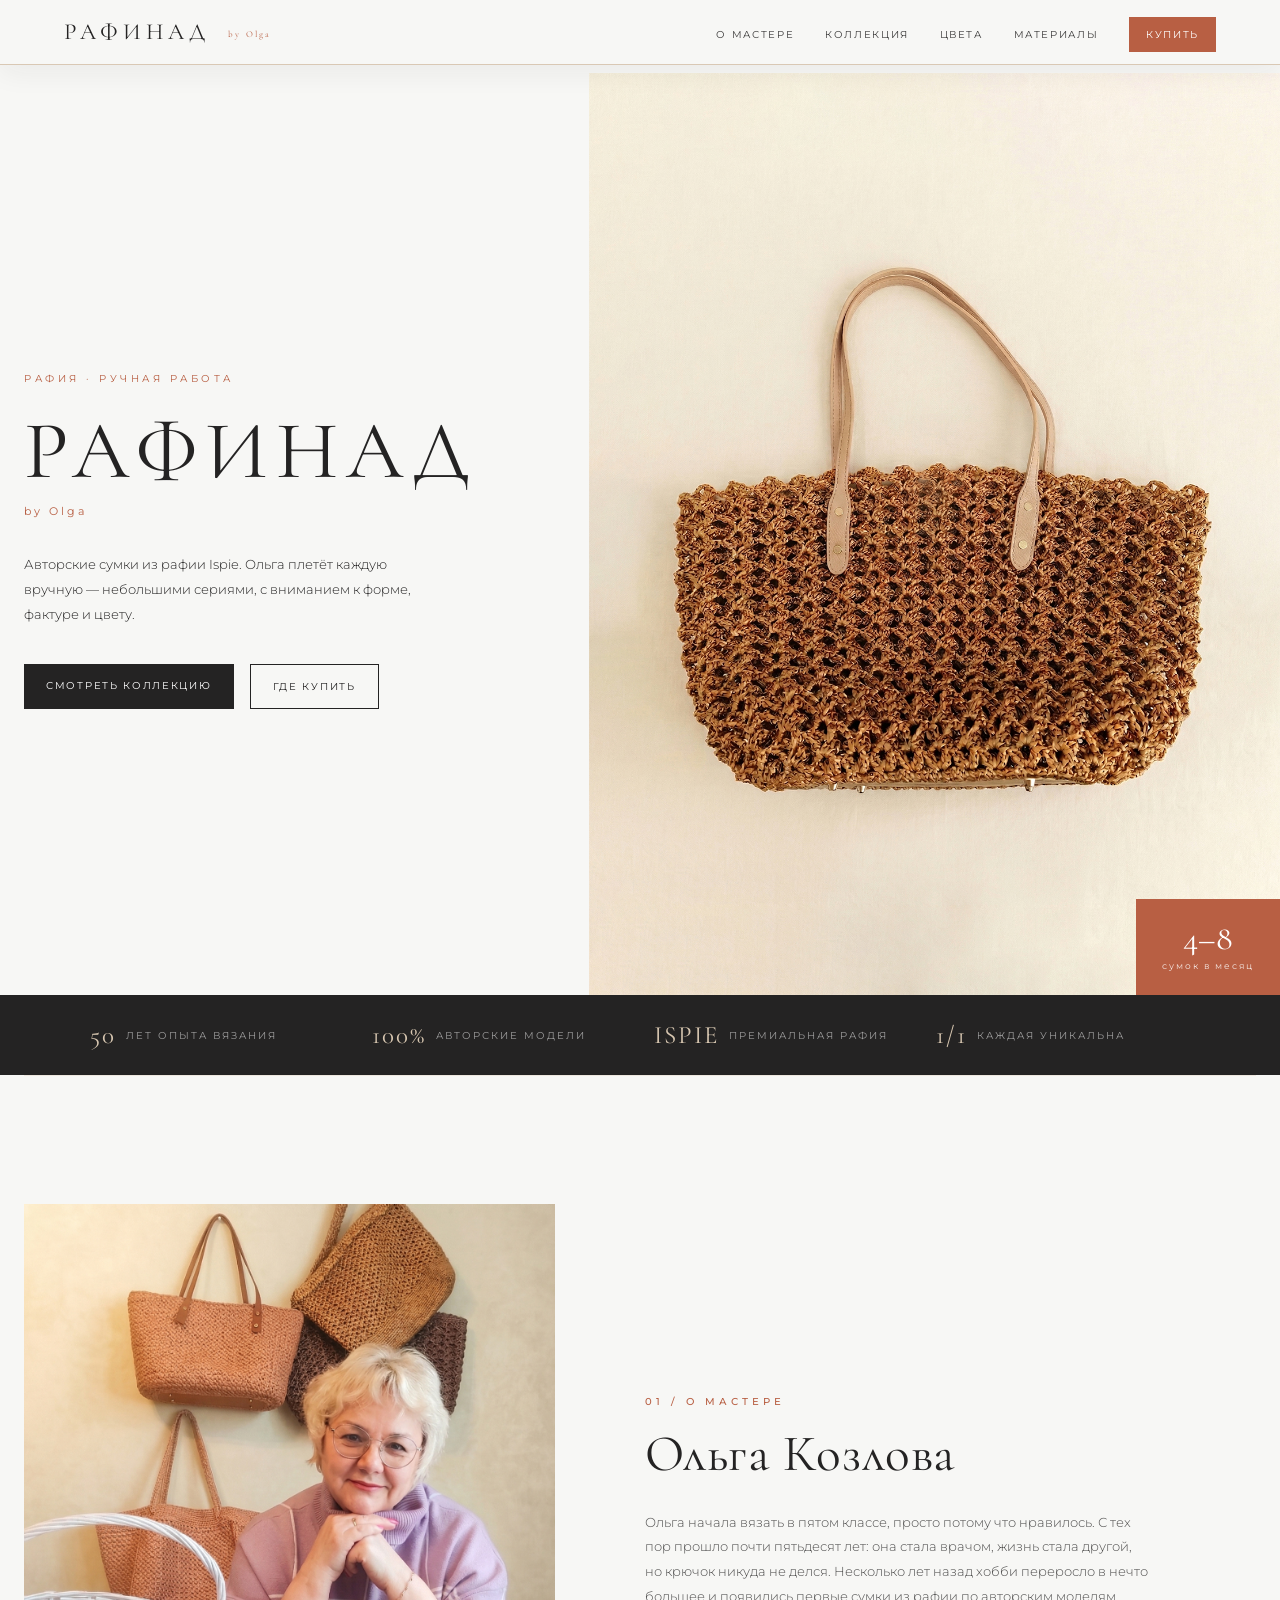
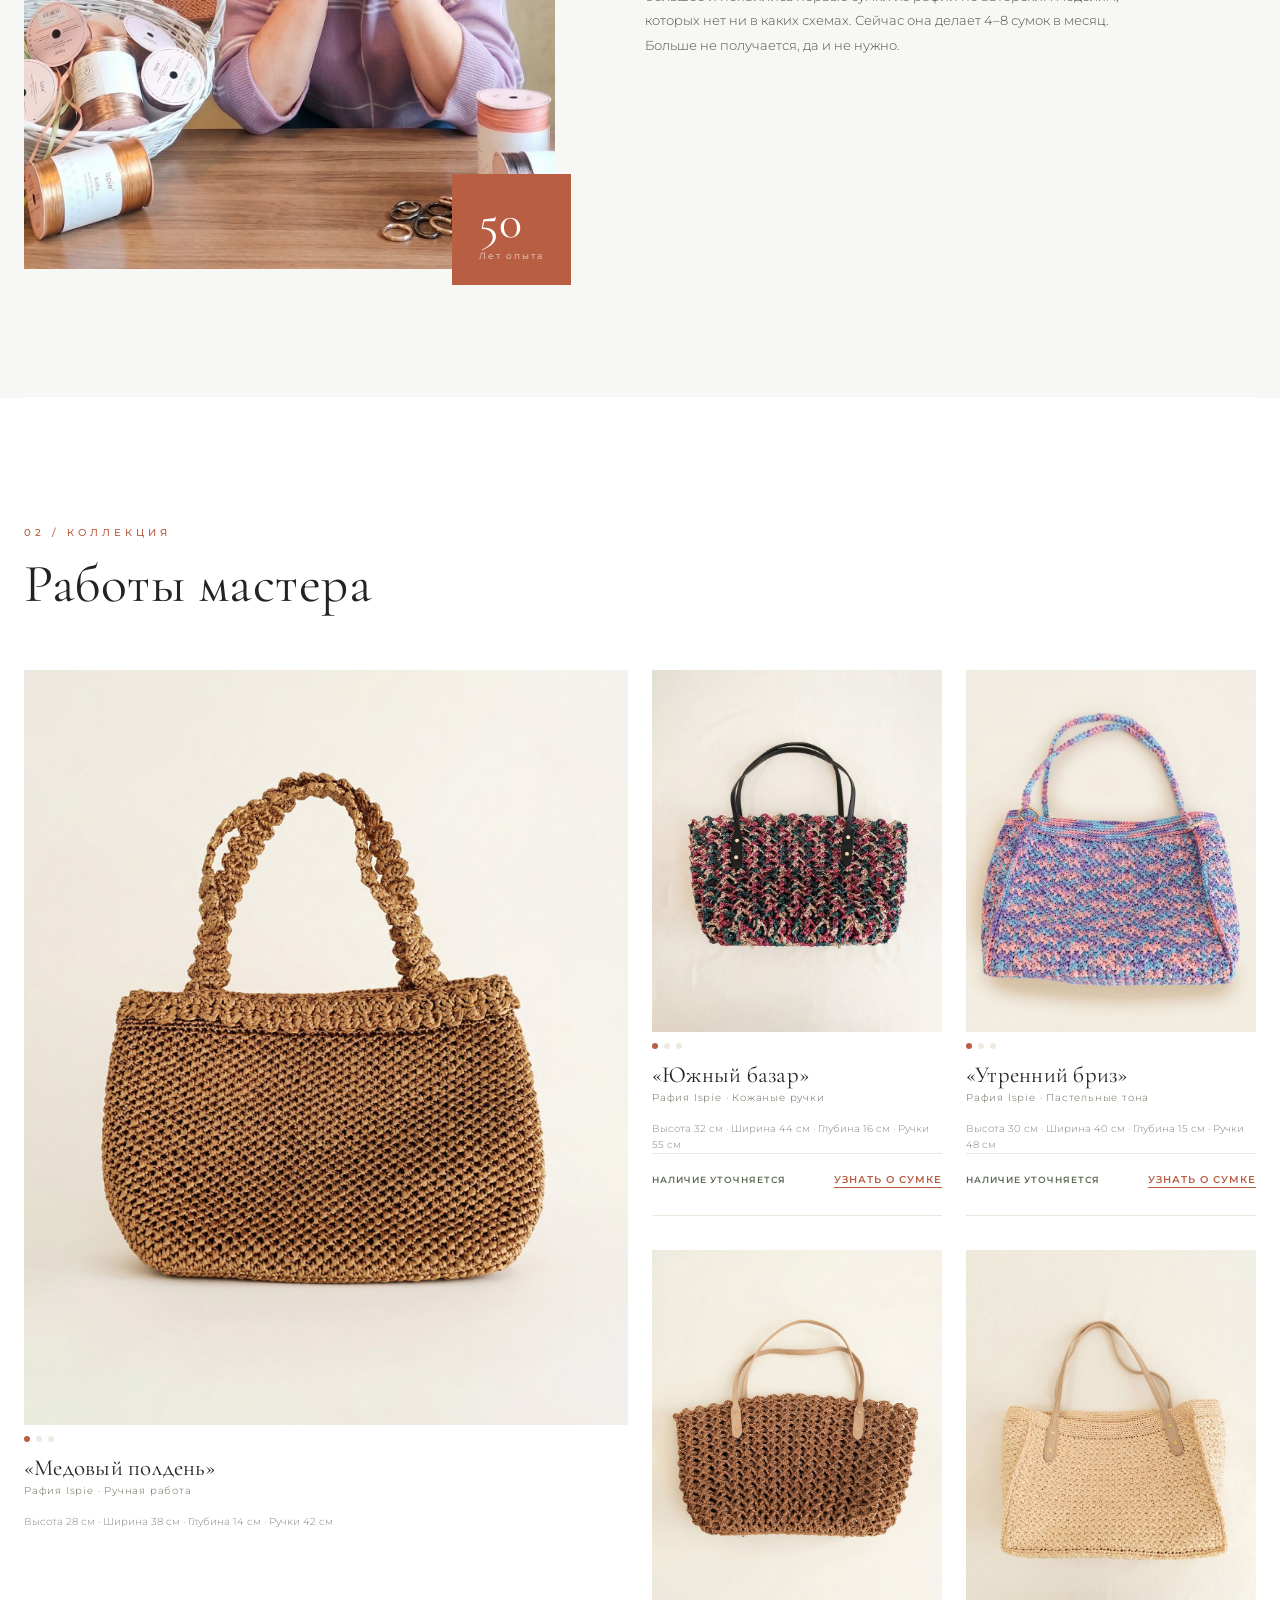
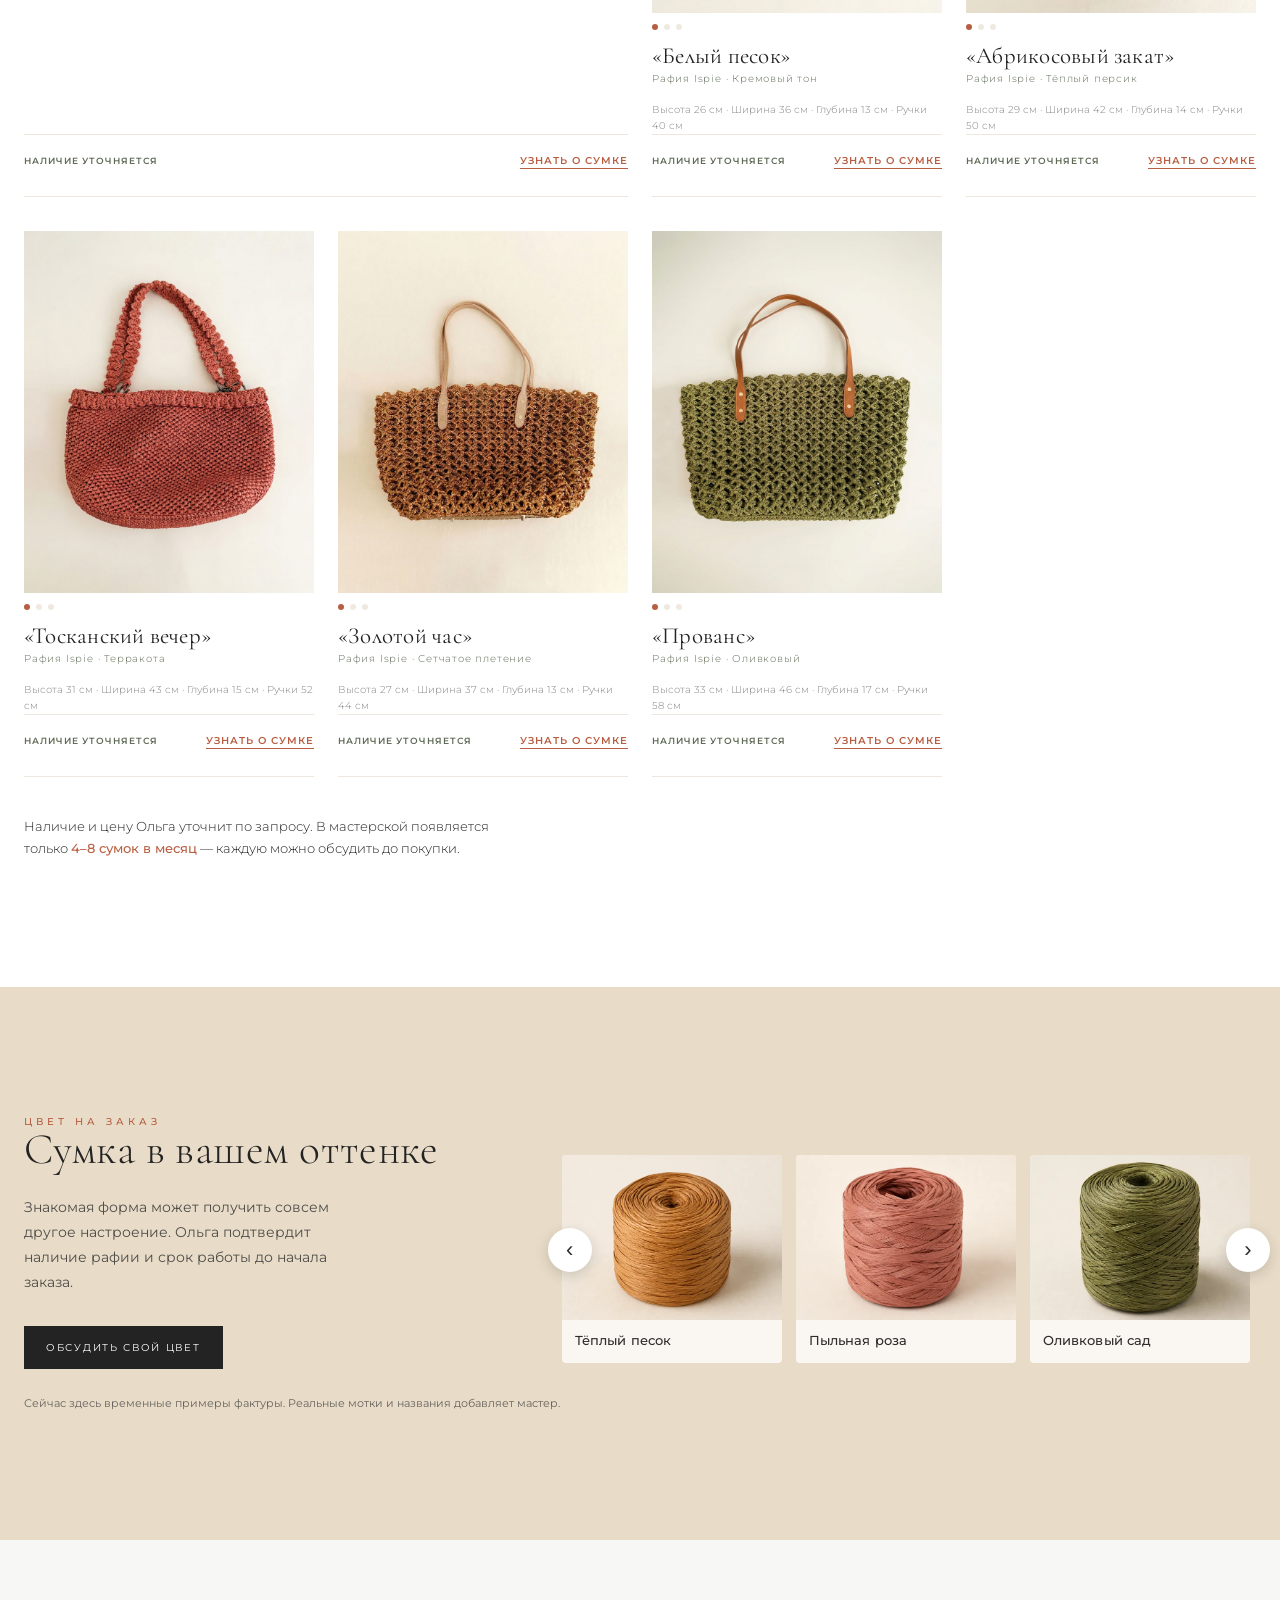
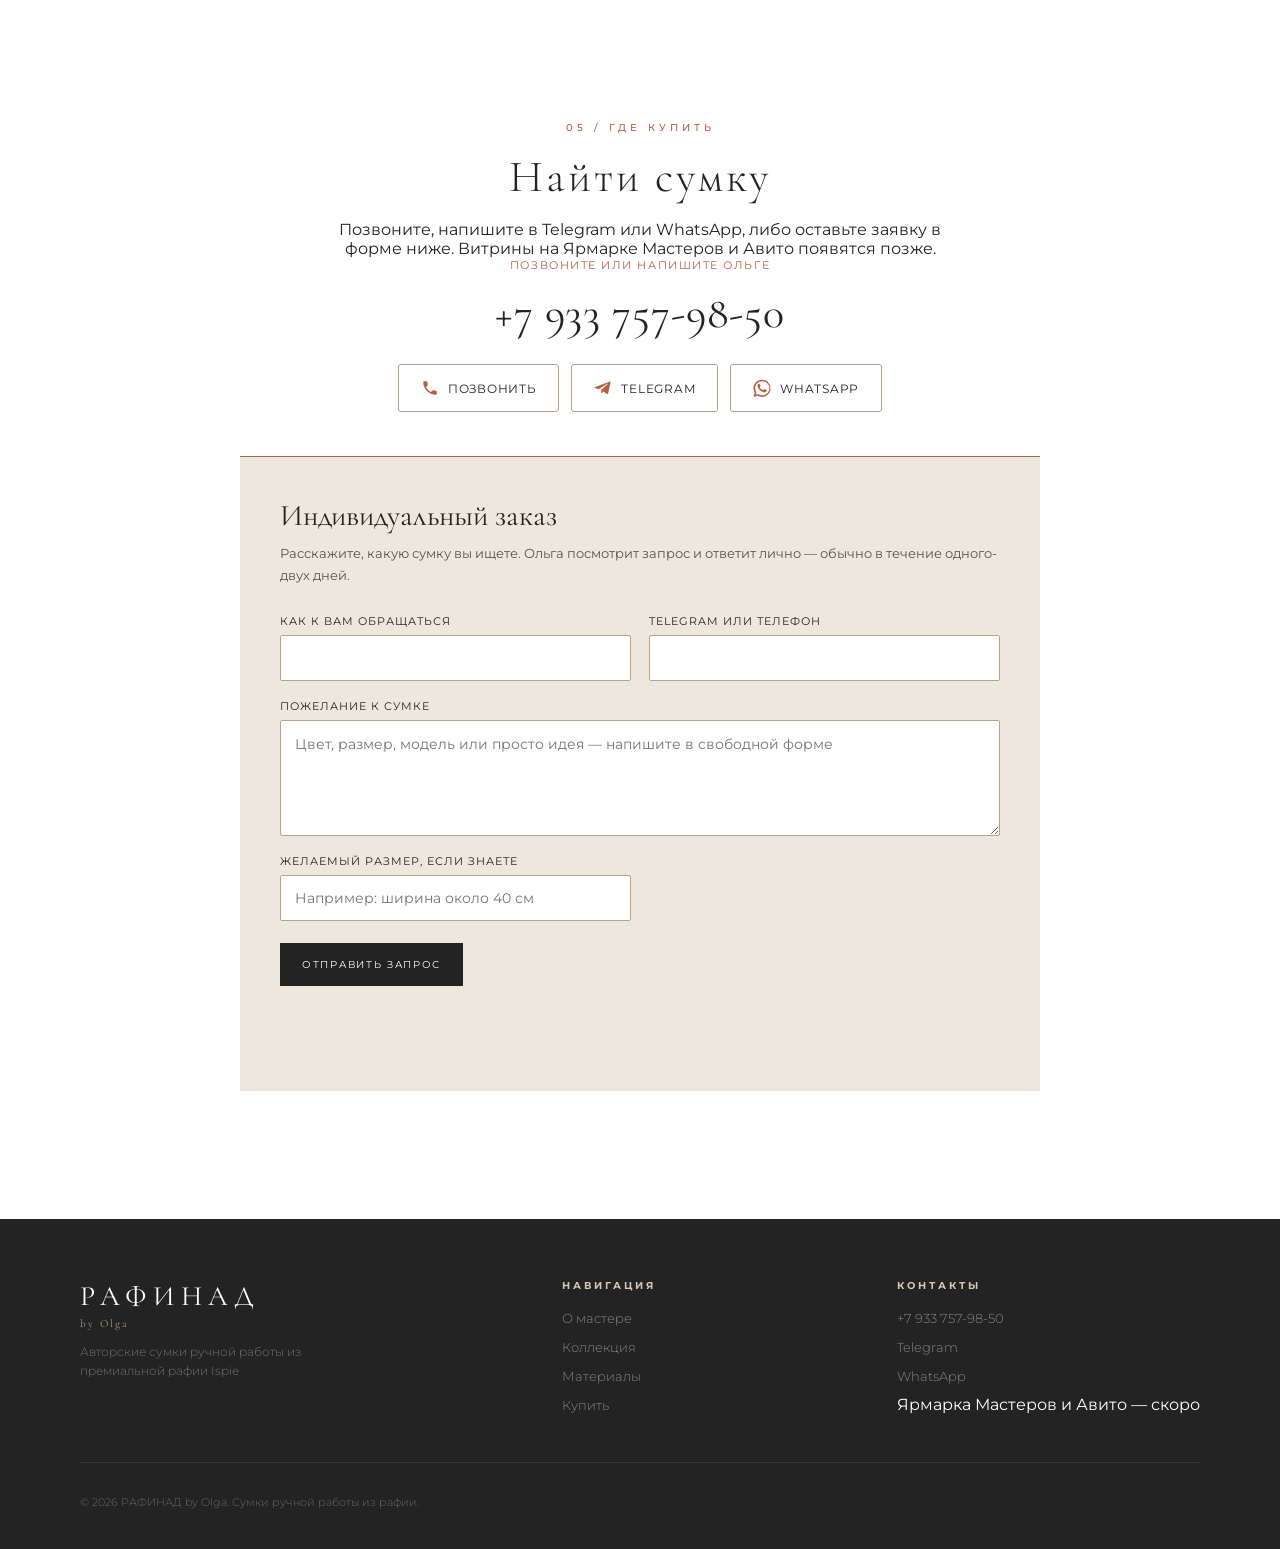
==== index.html @ fb68911b "Поднимать плавающую полосу связи над панелью браузера На Android у Яндекс Браузера адресная строка с" ====
<!DOCTYPE html>
<html lang="ru">
  <!-- Yandex.Metrika counter -->
<script type="text/javascript">
    (function(m,e,t,r,i,k,a){
        m[i]=m[i]||function(){(m[i].a=m[i].a||[]).push(arguments)};
        m[i].l=1*new Date();
        for (var j = 0; j < document.scripts.length; j++) {if (document.scripts[j].src === r) { return; }}
        k=e.createElement(t),a=e.getElementsByTagName(t)[0],k.async=1,k.src=r,a.parentNode.insertBefore(k,a)
    })(window, document,'script','https://mc.yandex.ru/metrika/tag.js?id=108506756', 'ym');

    ym(108506756, 'init', {ssr:true, webvisor:true, clickmap:true, ecommerce:"dataLayer", referrer: document.referrer, url: location.href, accurateTrackBounce:true, trackLinks:true});
</script>
<noscript><div><img src="https://mc.yandex.ru/watch/108506756" style="position:absolute; left:-9999px;" alt="" /></div></noscript>
<!-- /Yandex.Metrika counter -->
<head>
  <meta charset="UTF-8">
  <meta name="viewport" content="width=device-width, initial-scale=1.0, viewport-fit=cover">
  <title>РАФИНАД by Olga — Сумки ручной работы из рафии</title>
  <meta name="description" content="Авторские сумки ручной работы из рафии Ispie. Каждая сумка уникальна. Мастер с 50-летним опытом.">
  <link rel="preconnect" href="https://fonts.googleapis.com">
  <link href="https://fonts.googleapis.com/css2?family=Cormorant+Garamond:ital,wght@0,300;0,400;0,500;0,600;1,300;1,400&family=Montserrat:wght@300;400;500;600&display=swap" rel="stylesheet">
  <style>
    :root {
      --sand: #D4B896;
      --sand-light: #E8DCC8;
      --sand-dark: #B89B75;
      --terracotta: #C4704B;
      --terracotta-light: #D4896A;
      --cream: #FAF6F1;
      --charcoal: #2D2D2D;
      --sage: #8B9A7D;
      --gold: #B8956B;

      /* Одна полоса содержимого на всю страницу. Фон секции идёт во всю
         ширину экрана, а текст и сетки живут внутри полосы, поэтому левые
         края всех разделов совпадают. Боковой отступ считается от окна:
         у секции с таким отступом не должно быть своего ограничения
         ширины, иначе отступы съедают её целиком. Длину строки держим
         ограничением самого абзаца, а не сужением раздела. */
      --band: 1360px;
      --edge: max(24px, calc((100vw - var(--band)) / 2));
    }
    *, *::before, *::after { margin: 0; padding: 0; box-sizing: border-box; }
    html { scroll-behavior: smooth; }
    body { font-family: 'Montserrat', sans-serif; background: var(--cream); color: var(--charcoal); overflow-x: hidden; }
    .serif { font-family: 'Cormorant Garamond', serif; }
    .tag { font-size: 10px; letter-spacing: 4px; text-transform: uppercase; color: var(--terracotta); font-weight: 500; }

    /* Quiet structure instead of decorative textures */
    .weave-divider { height: 1px; width: min(calc(100% - 96px), 1320px); margin: 0 auto; background: var(--sand-light); }
    footer { position: relative; overflow: hidden; }
    .about-texture-strip { display: none; }

    /* NAV */
nav {
  position: fixed; top: 0; left: 0; right: 0; z-index: 100;
  padding: 20px 48px;
  padding-top: max(20px, env(safe-area-inset-top));
  display: flex; justify-content: space-between; align-items: center;
  background: transparent;
  border-bottom: 1px solid transparent;
  transition: background 0.4s ease, border-color 0.4s ease, box-shadow 0.4s ease;
}
nav.nav-scrolled {
  background: rgba(250,246,241,0.95);
  backdrop-filter: blur(12px);
  border-bottom: 1px solid rgba(212,184,150,0.3);
}
   
    .nav-logo { font-family: 'Cormorant Garamond', serif; font-size: 22px; letter-spacing: 6px; color: var(--charcoal); text-decoration: none; }
    .nav-logo span { font-size: 10px; letter-spacing: 2px; color: var(--gold); margin-left: 8px; vertical-align: middle; }
    .nav-links { display: flex; gap: 32px; list-style: none; }
    .nav-links a { font-size: 11px; letter-spacing: 2px; text-transform: uppercase; color: var(--charcoal); text-decoration: none; opacity: 0.7; transition: opacity 0.2s; }
    .nav-links a:hover { opacity: 1; }
    .nav-cta { background: var(--terracotta) !important; color: white !important; opacity: 1 !important; padding: 10px 20px; border-radius: 2px; }
    .nav-cta:hover { background: var(--terracotta-light) !important; }

    /* HERO */
    .hero { min-height: 100vh; display: grid; grid-template-columns: 1fr 1fr; padding-top: 80px; }
    .hero-left { display: flex; flex-direction: column; justify-content: center; padding: 80px 64px 80px 80px; }
    .hero-tag { font-size: 10px; letter-spacing: 5px; color: var(--terracotta); text-transform: uppercase; margin-bottom: 32px; animation: fadeUp 0.8s ease both; }
    .hero-title { font-family: 'Cormorant Garamond', serif; font-size: clamp(52px,6vw,80px); font-weight: 300; letter-spacing: 10px; line-height: 1.05; margin-bottom: 12px; animation: fadeUp 0.8s 0.1s ease both; }
    .hero-by { font-size: 14px; letter-spacing: 4px; color: var(--gold); margin-bottom: 40px; animation: fadeUp 0.8s 0.2s ease both; }
    .hero-desc { font-size: 14px; font-weight: 300; line-height: 1.9; opacity: 0.8; max-width: 380px; margin-bottom: 48px; animation: fadeUp 0.8s 0.3s ease both; }
    .hero-actions { display: flex; gap: 16px; flex-wrap: wrap; animation: fadeUp 0.8s 0.4s ease both; }
    .btn-primary { display: inline-block; background: var(--charcoal); color: white; padding: 16px 36px; font-size: 11px; letter-spacing: 3px; text-transform: uppercase; text-decoration: none; border-radius: 2px; transition: background 0.25s, transform 0.2s; }
    .btn-primary:hover { background: var(--terracotta); transform: translateY(-2px); }
    .btn-secondary { display: inline-block; border: 1px solid var(--sand-dark); color: var(--charcoal); padding: 16px 36px; font-size: 11px; letter-spacing: 3px; text-transform: uppercase; text-decoration: none; border-radius: 2px; transition: all 0.25s; }
    .btn-secondary:hover { border-color: var(--terracotta); color: var(--terracotta); transform: translateY(-2px); }
    .hero-right { position: relative; overflow: hidden; }
    .hero-right img { width: 100%; height: 100%; object-fit: cover; display: block; }
    .hero-badge { position: absolute; bottom: 40px; right: 40px; background: rgba(45,45,45,0.88); backdrop-filter: blur(8px); color: white; padding: 20px 24px; border-radius: 4px; text-align: center; animation: fadeUp 0.8s 0.5s ease both; }
    .hero-badge-num { font-family: 'Cormorant Garamond', serif; font-size: 36px; color: var(--sand); line-height: 1; }
    .hero-badge-text { font-size: 9px; letter-spacing: 2px; color: rgba(255,255,255,0.55); margin-top: 4px; }

    /* STRIP */
    .strip { background: var(--charcoal); padding: 22px 80px; display: flex; justify-content: center; gap: 64px; align-items: center; flex-wrap: wrap; }
    .strip-item { display: flex; align-items: center; gap: 12px; color: rgba(255,255,255,0.55); font-size: 10px; letter-spacing: 2px; text-transform: uppercase; }
    .strip-item .big { font-family: 'Cormorant Garamond', serif; font-size: 28px; color: var(--sand); }

    /* ABOUT */
    .about { padding: 120px 80px; display: grid; grid-template-columns: 1fr 1fr; gap: 80px; align-items: center; }
    .about-image-wrap { position: relative; }
    .about-frame { width: 100%; aspect-ratio: 3/4; border-radius: 4px; overflow: hidden; }
    .about-frame img { width: 100%; height: 100%; object-fit: cover; display: block; }
    .about-accent { position: absolute; bottom: -24px; right: -24px; background: var(--terracotta); color: white; padding: 28px 32px; border-radius: 4px; }
    .about-accent-num { font-family: 'Cormorant Garamond', serif; font-size: 48px; line-height: 1; }
    .about-accent-text { font-size: 9px; letter-spacing: 2px; opacity: 0.75; margin-top: 4px; }
    .about-content .tag { margin-bottom: 16px; }
    .about-content h2 { font-family: 'Cormorant Garamond', serif; font-size: clamp(36px,3.5vw,52px); font-weight: 300; line-height: 1.2; letter-spacing: 2px; margin-bottom: 32px; }
    .about-content p { font-size: 14px; font-weight: 300; line-height: 1.9; opacity: 0.8; margin-bottom: 20px; }
    .about-values { display: grid; grid-template-columns: 1fr 1fr; gap: 16px; margin-top: 40px; }
    .value-item { background: var(--sand-light); padding: 20px; border-radius: 4px; }
    .value-item h4 { font-size: 11px; letter-spacing: 2px; text-transform: uppercase; color: var(--terracotta); margin-bottom: 6px; }
    .value-item p { font-size: 12px; opacity: 0.7; margin: 0; line-height: 1.6; }

    /* GALLERY */
    .gallery { padding: 80px; background: white; }
    .section-header { text-align: center; margin-bottom: 60px; }
    .section-header .tag { margin-bottom: 12px; }
    .section-header h2 { font-family: 'Cormorant Garamond', serif; font-size: clamp(32px,3vw,48px); font-weight: 300; letter-spacing: 3px; }
    .gallery-grid { display: grid; grid-template-columns: repeat(4, 1fr); gap: 24px; max-width: 1300px; margin: 0 auto; }

    /* BAG CARD */
    .bag-card { position: relative; padding-bottom: 40px; }
    .bag-slider { position: relative; overflow: hidden; border-radius: 4px; aspect-ratio: 3/4; background: var(--sand-light); cursor: grab; user-select: none; }
    .bag-slider:active { cursor: grabbing; }
    .bag-slides { display: flex; height: 100%; transition: transform 0.4s cubic-bezier(0.25,0.46,0.45,0.94); will-change: transform; }
    .bag-slide { flex-shrink: 0; width: 100%; height: 100%; }
    .bag-slide img { width: 100%; height: 100%; object-fit: cover; display: block; pointer-events: none; }
    .bag-dots { display: flex; justify-content: center; gap: 6px; margin-top: 12px; }
    .bag-dot { width: 6px; height: 6px; border-radius: 50%; background: var(--sand); opacity: 0.4; transition: opacity 0.2s, background 0.2s; cursor: pointer; border: none; padding: 0; }
    .bag-dot.active { opacity: 1; background: var(--terracotta); }
    .bag-info { margin-top: 16px; margin-bottom: 12px; }
    .bag-name { font-family: 'Cormorant Garamond', serif; font-size: 18px; letter-spacing: 1px; margin-bottom: 4px; }
    .bag-desc { font-size: 11px; color: #999; font-weight: 300; letter-spacing: 1px; margin-bottom: 12px; }
    .bag-specs { font-size: 11px; font-weight: 300; color: var(--charcoal); opacity: 0.5; line-height: 1.7; }
    .bag-arrows { position: absolute; top: 42%; transform: translateY(-50%); width: 100%; display: flex; justify-content: space-between; padding: 0 8px; pointer-events: none; opacity: 0; transition: opacity 0.2s; z-index: 2; }
    .bag-card:hover .bag-arrows { opacity: 1; }
    .bag-arrow { pointer-events: all; background: rgba(255,255,255,0.88); border: none; width: 32px; height: 32px; border-radius: 50%; cursor: pointer; font-size: 16px; display: flex; align-items: center; justify-content: center; color: var(--charcoal); transition: background 0.2s; line-height: 1; }
    .bag-arrow:hover { background: white; }

    .gallery-note { text-align: center; margin-top: 48px; font-size: 13px; opacity: 0.6; font-weight: 300; }
    .gallery-note strong { color: var(--terracotta); font-weight: 500; }

    /* PROCESS */
    .process { padding: 120px 80px; }
    .process-grid { display: grid; grid-template-columns: repeat(3, 1fr); gap: 48px; margin-top: 60px; }
    .process-item { padding: 40px; border-top: 2px solid var(--sand-light); transition: border-color 0.3s; }
    .process-item:hover { border-color: var(--terracotta); }
    .process-num { font-family: 'Cormorant Garamond', serif; font-size: 64px; color: var(--sand-light); line-height: 1; margin-bottom: 20px; }
    .process-item h3 { font-size: 12px; letter-spacing: 2px; text-transform: uppercase; margin-bottom: 12px; }
    .process-item p { font-size: 13px; font-weight: 300; line-height: 1.8; opacity: 0.7; }

    /* MATERIALS */
    .materials { background: var(--charcoal); padding: 120px 80px; color: white; }
    .materials-inner { display: grid; grid-template-columns: 1fr 1fr; gap: 80px; align-items: center; }
    .materials .tag { color: var(--sand); margin-bottom: 16px; }
    .materials h2 { font-family: 'Cormorant Garamond', serif; font-size: clamp(36px,3vw,52px); font-weight: 300; letter-spacing: 2px; line-height: 1.2; margin-bottom: 32px; }
    .materials p { font-size: 14px; font-weight: 300; line-height: 1.9; opacity: 0.7; margin-bottom: 16px; }
    .facts { display: flex; flex-direction: column; gap: 24px; }
    .fact { display: flex; align-items: flex-start; gap: 20px; padding-bottom: 24px; border-bottom: 1px solid rgba(255,255,255,0.08); }
    .fact:last-child { border-bottom: none; }
    .fact-icon { font-family: 'Cormorant Garamond', serif; font-size: 32px; color: var(--sand); flex-shrink: 0; width: 36px; text-align: center; }
    .fact h4 { font-size: 11px; letter-spacing: 2px; text-transform: uppercase; color: var(--sand); margin-bottom: 4px; }
    .fact p { font-size: 13px; opacity: 0.55; margin: 0; }

    /* QUOTE */
    .quote-section { padding: 100px 80px; text-align: center; background: var(--sand-light); }
    .quote-text { font-family: 'Cormorant Garamond', serif; font-size: clamp(22px,2.5vw,38px); font-weight: 300; font-style: italic; line-height: 1.55; max-width: 800px; margin: 0 auto 32px; position: relative; z-index: 1; }
    .quote-author { font-size: 11px; letter-spacing: 3px; color: var(--terracotta); text-transform: uppercase; position: relative; z-index: 1; }

    /* BUY */
    .buy { padding: 120px 80px; text-align: center; }
    .buy .tag { margin-bottom: 16px; }
    .buy h2 { font-family: 'Cormorant Garamond', serif; font-size: clamp(36px,3.5vw,56px); font-weight: 300; letter-spacing: 3px; margin-bottom: 16px; }
    .buy > p { font-size: 14px; font-weight: 300; opacity: 0.7; margin-bottom: 56px; line-height: 1.8; }
    .buy-cards { display: grid; grid-template-columns: 1fr 1fr; gap: 24px; max-width: 800px; margin: 0 auto 40px; }
    .buy-card { background: white; padding: 48px 40px; border-radius: 4px; border: 1px solid var(--sand-light); text-decoration: none; color: var(--charcoal); display: block; transition: box-shadow 0.3s, transform 0.3s; }
    .buy-card:hover { box-shadow: 0 20px 60px rgba(0,0,0,0.08); transform: translateY(-4px); }
    .buy-card-tag { display: inline-block; background: var(--sand-light); color: var(--terracotta); font-size: 9px; letter-spacing: 2px; padding: 4px 10px; border-radius: 2px; margin-bottom: 16px; text-transform: uppercase; }
    .buy-card-icon { font-size: 40px; margin-bottom: 16px; }
    .buy-card h3 { font-family: 'Cormorant Garamond', serif; font-size: 24px; letter-spacing: 2px; margin-bottom: 8px; }
    .buy-card p { font-size: 12px; opacity: 0.6; margin: 0; line-height: 1.6; }
    .buy-contact { font-size: 13px; font-weight: 300; opacity: 0.6; }
    .buy-contact a { color: var(--terracotta); text-decoration: none; }
    .order-form { max-width: 800px; margin: 0 auto; padding: 40px; text-align: left; background: var(--sand-light); border-top: 2px solid var(--terracotta); }
    .order-form h3 { font-family: 'Cormorant Garamond', serif; font-size: 30px; font-weight: 400; margin-bottom: 8px; }
    .order-form > p { font-size: 13px; line-height: 1.7; margin: 0 0 28px; opacity: 0.75; }
    .order-grid { display: grid; grid-template-columns: 1fr 1fr; gap: 18px; }
    .order-field { display: grid; gap: 7px; font-size: 11px; letter-spacing: 1px; text-transform: uppercase; }
    .order-field.full { grid-column: 1 / -1; }
    .order-field input, .order-field textarea { width: 100%; border: 1px solid var(--sand-dark); border-radius: 2px; background: white; color: var(--charcoal); font: 400 14px 'Montserrat', sans-serif; padding: 13px 14px; letter-spacing: 0; text-transform: none; }
    .order-field textarea { min-height: 116px; resize: vertical; line-height: 1.55; }
    .order-field input:focus, .order-field textarea:focus { outline: 2px solid var(--terracotta); outline-offset: 1px; border-color: var(--terracotta); }
    .order-submit { margin-top: 22px; border: 0; cursor: pointer; font-family: 'Montserrat', sans-serif; }
    .order-status { min-height: 22px; margin-top: 15px !important; font-size: 13px !important; opacity: 1 !important; color: var(--terracotta); }
    .order-status.success { color: #426844; }
    .order-honeypot { position: absolute !important; left: -9999px !important; opacity: 0 !important; pointer-events: none !important; }

    /* FOOTER */
    footer { background: var(--charcoal); padding: 60px 80px 40px; color: white; }
    .footer-inner { max-width: 1200px; margin: 0 auto; position: relative; z-index: 1; }
    .footer-top { display: flex; justify-content: space-between; align-items: flex-start; padding-bottom: 48px; border-bottom: 1px solid rgba(255,255,255,0.08); flex-wrap: wrap; gap: 40px; }
    .footer-logo { font-family: 'Cormorant Garamond', serif; font-size: 28px; letter-spacing: 6px; }
    .footer-logo span { font-size: 11px; letter-spacing: 2px; color: var(--gold); display: block; margin-top: 4px; }
    .footer-tagline { font-size: 12px; opacity: 0.35; margin-top: 12px; font-weight: 300; max-width: 240px; line-height: 1.6; }
    .footer-links h4 { font-size: 10px; letter-spacing: 3px; text-transform: uppercase; color: var(--sand); margin-bottom: 16px; }
    .footer-links ul { list-style: none; display: flex; flex-direction: column; gap: 10px; }
    .footer-links a { font-size: 13px; color: rgba(255,255,255,0.45); text-decoration: none; font-weight: 300; transition: color 0.2s; }
    .footer-links a:hover { color: var(--sand); }
    .footer-bottom { display: flex; justify-content: space-between; align-items: center; padding-top: 32px; flex-wrap: wrap; gap: 16px; }
    .footer-copy { font-size: 11px; opacity: 0.3; font-weight: 300; }
    .footer-social { display: flex; gap: 20px; }
    .footer-social a { font-size: 11px; letter-spacing: 2px; color: var(--sand); text-decoration: none; opacity: 0.55; transition: opacity 0.2s; }
    .footer-social a:hover { opacity: 1; }

    /* ANIMATIONS */
    @keyframes fadeUp { from { opacity:0; transform:translateY(24px); } to { opacity:1; transform:translateY(0); } }
    .reveal { opacity: 0; transform: translateY(32px); transition: opacity 0.7s ease, transform 0.7s ease; }
    .reveal.visible { opacity: 1; transform: translateY(0); }

    /* MOBILE */
    @media (max-width: 1100px) { .gallery-grid { grid-template-columns: repeat(2, 1fr); } }
    @media (max-width: 900px) {
      nav { 
  padding: 16px 24px;
  padding-top: max(16px, env(safe-area-inset-top));
}
      nav.nav-scrolled { background: rgba(250,246,241,0.95); }  /* ← добавь */
      .nav-logo { opacity: 0; pointer-events: none; transition: opacity 0.4s ease; }
       nav.nav-scrolled .nav-logo { opacity: 1; pointer-events: auto; }
      .nav-links { display: none; }
      .hero { grid-template-columns: 1fr; grid-template-rows: auto auto auto; }
      .hero-left { padding: 48px 24px 24px; display: contents; }
      .hero-tag { padding: 0 24px; margin-bottom: 16px; }
      .hero-title { padding: 0 24px; }
      .hero-by { padding: 0 24px; }
      .hero-right { height: 90vw; order: 3; }
      .hero-desc { padding: 24px 24px 0; order: 4; }
      .hero-actions { padding: 24px 24px 48px; order: 5; }
      .about { grid-template-columns: 1fr; padding: 60px 24px; gap: 48px; }
      .about-accent { bottom: 0; right: 0; padding: 16px 20px; }
      .about-accent-num { font-size: 32px; }
      .about-accent-text { font-size: 8px; }
      .about-image-wrap { overflow: hidden; }
      .gallery { padding: 48px 24px 60px; }
      .gallery-grid { grid-template-columns: repeat(2, 1fr); gap: 12px 16px; }
      .bag-card { padding-bottom: 28px; border-bottom: 1px solid var(--sand-light); margin-bottom: 4px; }
      .bag-name { font-size: 16px; }
      .bag-specs { font-size: 10px; }
    }
    @media (max-width: 600px) {
      .gallery-grid { grid-template-columns: 1fr; max-width: 400px; margin: 0 auto; }
      .bag-card { padding-bottom: 36px; margin-bottom: 0; }
      .bag-card:last-child { border-bottom: none; }
      .bag-name { font-size: 20px; }
      .process { padding: 60px 24px; }
      .process-grid { grid-template-columns: 1fr; gap: 0; }
      .process-item { padding: 28px 0; }
      .materials { padding: 60px 24px; }
      .materials-inner { grid-template-columns: 1fr; gap: 48px; }
      .quote-section { padding: 64px 24px; }
      .buy { padding: 64px 24px; }
      .buy-cards { grid-template-columns: 1fr; }
      .order-form { padding: 28px 20px; }
      .order-grid { grid-template-columns: 1fr; }
      footer { padding: 48px 24px 32px; }
      .strip { padding: 16px 24px; gap: 16px; flex-direction: column; align-items: flex-start; }
      .strip-item { font-size: 9px; }
      .strip-item .big { font-size: 22px; }
      .weave-divider { height: 40px; }
      .bag-arrows { display: none; }
      .hero-badge { bottom: 16px; right: 16px; padding: 12px 16px; }
      .hero-badge-num { font-size: 24px; }
      .hero-badge-text { font-size: 8px; }
    }
    /* RAFINAD 2026 — atelier direction */
    :root {
      --sand: #D8C7B1;
      --sand-light: #EEE7DE;
      --sand-dark: #B9A28A;
      --terracotta: #B85F43;
      --terracotta-light: #C9755B;
      --cream: #F7F7F5;
      --charcoal: #242323;
      --sage: #5F6B56;
      --gold: #B99B78;
    }
    body { background: var(--cream); }
    nav { padding: 18px clamp(24px, 5vw, 80px); background: rgba(247,247,245,.92); border-bottom: 1px solid rgba(216,199,177,.72); }
    nav.nav-scrolled { background: rgba(247,247,245,.97); box-shadow: 0 8px 28px rgba(36,35,35,.06); border-color: rgba(216,199,177,.95); }
    .nav-logo { font-size: 23px; letter-spacing: 5px; }
    .nav-logo span { font-size: 9px; letter-spacing: 2.2px; color: var(--terracotta); }
    .nav-links { gap: clamp(18px, 2.4vw, 34px); align-items: center; }
    .nav-links a { font-size: 10px; letter-spacing: 1.65px; opacity: .88; }
    .nav-cta { padding: 11px 17px; border-radius: 0; }
    .menu-toggle { display: none; border: 0; background: transparent; color: var(--charcoal); font: 500 10px 'Montserrat', sans-serif; letter-spacing: 1.7px; text-transform: uppercase; cursor: pointer; padding: 10px 0 10px 16px; }
    .hero { min-height: auto; grid-template-columns: minmax(0, .92fr) minmax(420px, 1.08fr); padding-top: 73px; background: var(--cream); }
    .hero-left { padding: clamp(84px, 10vw, 164px) clamp(30px, 5vw, 96px) clamp(72px, 9vw, 130px) var(--edge); }
    .hero-tag { margin-bottom: 23px; letter-spacing: 3.5px; }
    .hero-title { font-size: clamp(54px, 6.4vw, 98px); font-weight: 400; letter-spacing: .095em; margin-bottom: 10px; }
    .hero-by { margin-bottom: 34px; color: var(--terracotta); font-size: 11px; letter-spacing: 3px; }
    .hero-desc { max-width: 390px; margin-bottom: 37px; font-size: 13px; line-height: 1.9; opacity: .76; }
    .btn-primary, .btn-secondary { border-radius: 0; padding: 15px 22px; letter-spacing: 1.7px; font-size: 10px; }
    .btn-primary { background: var(--charcoal); }
    .btn-primary:hover { background: var(--terracotta); transform: translateY(-1px); }
    .btn-secondary { border-color: var(--charcoal); }
    .hero-right { min-height: min(760px, calc(100vh - 73px)); }
    .hero-right img { object-position: 56% center; }
    .hero-badge { bottom: 0; right: 0; border-radius: 0; background: var(--terracotta); padding: 23px 26px; min-width: 118px; }
    .hero-badge-num { color: white; font-size: 34px; }
    .hero-badge-text { color: rgba(255,255,255,.84); line-height: 1.35; }
    .strip { padding: 25px clamp(24px, 7vw, 120px); justify-content: space-between; gap: 28px; background: var(--charcoal); }
    .strip-item { flex: 1 1 160px; gap: 10px; }
    .strip-item .big { color: var(--sand); font-size: 25px; }
    .about { padding: clamp(72px, 10vw, 150px) var(--edge); gap: clamp(48px, 7vw, 112px); grid-template-columns: minmax(280px, .87fr) minmax(300px, 1fr); }
    .about-frame { border-radius: 0; aspect-ratio: 4/5; }
    .about-accent { border-radius: 0; right: -16px; bottom: -16px; padding: 24px 27px; }
    .about-content h2 { font-size: clamp(42px, 4vw, 62px); font-weight: 400; letter-spacing: .015em; margin-bottom: 24px; }
    .about-content p { max-width: 505px; font-size: 13px; }
    .weave-divider { width: min(calc(100% - 48px), 1300px); }
    .gallery { padding: clamp(76px, 10vw, 140px) var(--edge); background: white; }
    .section-header { max-width: 600px; margin: 0 0 54px; text-align: left; }
    .section-header h2 { font-size: clamp(42px, 4.2vw, 62px); font-weight: 400; letter-spacing: .01em; }
    /* Карточки тянутся на всю высоту ряда, а цена с обращением прижаты к низу:
       у сумки без указанных размеров на строку меньше, и без этого ряд стоит
       уступом. Вид витрины не должен зависеть от полноты данных. */
    .gallery-grid { max-width: none; display: grid; grid-template-columns: repeat(12, minmax(0, 1fr)); gap: 34px 24px; align-items: stretch; }
    .bag-card { grid-column: span 3; padding: 0 0 24px; border-bottom: 1px solid var(--sand-light); margin: 0; display: flex; flex-direction: column; }
    .bag-card .bag-commerce { margin-top: auto; }
    .bag-card:nth-child(1) { grid-column: span 6; grid-row: span 2; }
    .bag-card:nth-child(2), .bag-card:nth-child(3) { grid-column: span 3; }
    .bag-slider { border-radius: 0; aspect-ratio: 4 / 5; background: #ece7df; }
    .bag-card:nth-child(1) .bag-slider { aspect-ratio: 4 / 5; }
    .bag-dots { justify-content: flex-start; margin-top: 11px; }
    .bag-info { margin-top: 15px; margin-bottom: 9px; }
    .bag-name { font-size: 23px; line-height: 1; letter-spacing: .01em; }
    .bag-desc { color: var(--sage); font-size: 10px; letter-spacing: .8px; margin-bottom: 8px; }
    .bag-specs { font-size: 10px; line-height: 1.6; opacity: .56; }
    .bag-arrows { padding: 0 12px; }
    .bag-arrow { border-radius: 0; width: 34px; height: 34px; }
    .bag-commerce { display: flex; align-items: center; justify-content: space-between; gap: 12px; margin-top: 17px; padding-top: 14px; border-top: 1px solid var(--sand-light); }
    .bag-availability { color: var(--sage); font-size: 9px; font-weight: 600; letter-spacing: 1px; text-transform: uppercase; }
    .bag-inquiry { appearance: none; border: 0; background: transparent; color: var(--terracotta); font: 600 10px 'Montserrat', sans-serif; letter-spacing: 1px; text-transform: uppercase; cursor: pointer; padding: 5px 0; text-decoration: underline; text-underline-offset: 4px; }
    .bag-inquiry:hover { color: var(--charcoal); }
    .gallery-note { max-width: 470px; text-align: left; margin: 38px 0 0; line-height: 1.7; }
    .process { padding: clamp(76px, 10vw, 140px) var(--edge); }
    .process-grid { gap: 22px; margin-top: 36px; }
    .process-item { padding: 28px 0; border-top: 1px solid var(--sand-dark); }
    .process-num { color: var(--sand-dark); font-size: 56px; }
    .materials { padding: clamp(76px, 10vw, 140px) var(--edge); }
    .quote-section { background: var(--sand-light); padding: clamp(72px, 9vw, 130px) 24px; }
    .buy { padding: clamp(76px, 10vw, 140px) var(--edge); background: white; }
    /* Секция осталась по центру, тогда как остальные заголовки съехали влево
       при обновлении вида. Ширину строки ограничиваем здесь: без этого абзац
       растягивается на всю полосу и его нечитаемо вести глазом. */
    .buy-intro p { max-width: 60ch; margin: 0 auto; }
    .buy-cards { margin-bottom: 42px; }
    .buy-card, .order-form { border-radius: 0; }
    .buy-card { padding: 42px 35px; }
    .buy-card-icon { display: none; }
    .order-form { background: var(--sand-light); border-top-width: 1px; }
    footer { background: var(--charcoal); }
    @media (max-width: 900px) {
      nav { padding: 14px 24px; }
      .nav-logo { opacity: 1; pointer-events: auto; }
      .nav-links { display: none; position: absolute; top: 100%; left: 0; right: 0; background: var(--cream); padding: 10px 24px 22px; border-bottom: 1px solid var(--sand-light); }
      .nav-links.is-open { display: grid; gap: 3px; }
      .nav-links a { display: block; padding: 12px 0; }
      .nav-cta { display: inline-block !important; width: fit-content; margin-top: 6px; }
      .menu-toggle { display: block; }
      .hero { grid-template-columns: 1fr; padding-top: 59px; }
      .hero-left { display: block; padding: 74px 24px 47px; }
      .hero-tag, .hero-title, .hero-by, .hero-desc, .hero-actions { padding: 0; }
      .hero-right { order: 0; height: auto; min-height: 0; aspect-ratio: 1 / 1.08; }
      .hero-desc { padding: 0; }
      .hero-actions { padding: 0; }
      .hero-badge { padding: 17px 18px; }
      .about { grid-template-columns: 1fr; padding: 72px 24px; }
      .about-image-wrap { overflow: visible; }
      .gallery { padding: 72px 24px; }
      .gallery-grid { grid-template-columns: repeat(2, minmax(0, 1fr)); gap: 28px 16px; }
      .bag-card, .bag-card:nth-child(1), .bag-card:nth-child(2), .bag-card:nth-child(3) { grid-column: span 1; grid-row: auto; }
      .bag-card:nth-child(1) { grid-column: span 2; }
      .bag-card:nth-child(1) .bag-slider { aspect-ratio: 1 / 1; }
      .bag-name { font-size: 20px; }
      .process { padding: 72px 24px; }
    }
    @media (max-width: 560px) {
      .hero-title { font-size: 58px; }
      .strip { display: grid; grid-template-columns: 1fr 1fr; gap: 19px 12px; }
      .strip-item { gap: 7px; min-width: 0; }
      .strip-item .big { font-size: 21px; }
      .strip-item span:last-child { font-size: 8px; letter-spacing: 1px; }
      .gallery-grid { grid-template-columns: 1fr; }
      .bag-card:nth-child(1) { grid-column: span 1; }
      .bag-card:nth-child(1) .bag-slider { aspect-ratio: 4 / 5; }
      .bag-name { font-size: 24px; }
      .bag-commerce { margin-top: 14px; }
      .weave-divider { width: calc(100% - 48px); height: 1px; }
    }

    /* Контакты: телефон и мессенджеры. Пока нет Авито и Ярмарки — это
       главный путь к заказу, поэтому связь показана крупно и кликабельно. */
    .contact-block { text-align: center; max-width: 620px; margin: 0 auto 44px; }
    .contact-lead { font-size: 11px; letter-spacing: 0.14em; text-transform: uppercase; color: var(--terracotta); margin-bottom: 14px; }
    .contact-phone { display: inline-block; font-family: 'Cormorant Garamond', serif; font-size: clamp(30px, 4vw, 44px); font-weight: 400; letter-spacing: 0.02em; color: var(--charcoal); text-decoration: none; margin-bottom: 24px; }
    .contact-phone:hover { color: var(--terracotta); }
    .contact-actions { display: flex; justify-content: center; flex-wrap: wrap; gap: 12px; }
    .contact-btn { display: inline-flex; align-items: center; gap: 9px; min-height: 48px; padding: 12px 22px; border: 1px solid var(--sand-dark); border-radius: 3px; background: #fff; color: var(--charcoal); font-size: 12px; letter-spacing: 0.06em; text-transform: uppercase; text-decoration: none; transition: border-color 0.2s, color 0.2s; }
    .contact-btn:hover { border-color: var(--terracotta); color: var(--terracotta); }
    .contact-btn:focus-visible { outline: 3px solid var(--charcoal); outline-offset: 2px; }
    .ct-i { width: 18px; height: 18px; color: var(--terracotta); flex: 0 0 auto; }

    /* Плавающая полоса связи — только на телефоне, всегда под рукой. */
    .contact-bar { display: none; }
    @media (max-width: 640px) {
      .contact-bar {
        position: fixed; left: 0; right: 0; bottom: 0; z-index: 90;
        display: grid; grid-template-columns: repeat(3, 1fr);
        background: #fff; border-top: 1px solid var(--sand-light);
        box-shadow: 0 -6px 20px rgba(0, 0, 0, 0.08);
        padding-bottom: env(safe-area-inset-bottom);
      }
      .contact-bar a { display: flex; flex-direction: column; align-items: center; justify-content: center; gap: 3px; min-height: 58px; color: var(--charcoal); text-decoration: none; font-size: 10px; letter-spacing: 0.04em; }
      .contact-bar a + a { border-left: 1px solid var(--sand-light); }
      .contact-bar .ct-i { width: 20px; height: 20px; }
      body { padding-bottom: 64px; }
    }
  </style>
  <link rel="stylesheet" href="assets/raffia/colors-showcase.css">
  <link rel="stylesheet" href="assets/catalog/catalog.css">
  <link rel="stylesheet" href="assets/lightbox/lightbox.css">
</head>
<body>

<nav>
  <a href="#" class="nav-logo serif">РАФИНАД <span>by Olga</span></a>
  <button class="menu-toggle" type="button" aria-expanded="false" aria-controls="site-navigation">Меню</button>
  <ul class="nav-links" id="site-navigation">
    <li><a href="#about">О мастере</a></li>
    <li><a href="#gallery">Коллекция</a></li>
    <li><a href="#materials">Материалы</a></li>
    <li><a href="#buy" class="nav-cta">Купить</a></li>
  </ul>
</nav>

<!-- HERO -->
<section class="hero">
  <div class="hero-left">
    <div class="hero-tag">Рафия · ручная работа</div>
    <h1 class="hero-title serif">РАФИНАД</h1>
    <div class="hero-by">by Olga</div>
  <p class="hero-desc">Авторские сумки из рафии Ispie. Ольга плетёт каждую вручную — небольшими сериями, с вниманием к форме, фактуре и цвету.</p>
    <div class="hero-actions">
      <a href="#gallery" class="btn-primary">Смотреть коллекцию</a>
      <a href="#buy" class="btn-secondary">Где купить</a>
    </div>
  </div>
  <div class="hero-right">
    <img src="hero.jpg" alt="РАФИНАД — сумка ручной работы из рафии">
    <div class="hero-badge">
      <div class="hero-badge-num serif">4–8</div>
      <div class="hero-badge-text">сумок в месяц</div>
    </div>
  </div>
</section>

<!-- STRIP -->
<div class="strip">
  <div class="strip-item"><span class="big serif">50</span><span>Лет опыта вязания</span></div>
  <div class="strip-item"><span class="big serif">100%</span><span>Авторские модели</span></div>
  <div class="strip-item"><span class="big serif">Ispie</span><span>Премиальная рафия</span></div>
  <div class="strip-item"><span class="big serif">1/1</span><span>Каждая уникальна</span></div>
</div>

<div class="weave-divider"></div>

<!-- ABOUT -->
<section class="about" id="about">
  <div class="about-image-wrap reveal">
    <div class="about-texture-strip"></div>
    <div class="about-frame">
      <img src="olga.jpg" alt="Ольга Козлова — мастер РАФИНАД">
    </div>
    <div class="about-accent">
      <div class="about-accent-num serif">50</div>
      <div class="about-accent-text">Лет опыта</div>
    </div>
  </div>
  <div class="about-content reveal">
    <div class="tag">01 / О мастере</div>
    <h2 class="serif">Ольга Козлова</h2>
    <p>Ольга начала вязать в пятом классе, просто потому что нравилось. С тех пор прошло почти пятьдесят лет: она стала врачом, жизнь стала другой, но крючок никуда не делся. Несколько лет назад хобби переросло в нечто большее и появились первые сумки из рафии по авторским моделям, которых нет ни в каких схемах. Сейчас она делает 4–8 сумок в месяц. Больше не получается, да и не нужно.</p>
  </div>
</section>

<div class="weave-divider" style="background: white;"></div>

<!-- GALLERY -->
<section class="gallery" id="gallery">
  <div class="section-header reveal">
    <div class="tag">02 / Коллекция</div>
    <h2 class="serif">Работы мастера</h2>
  </div>
  <div class="gallery-grid reveal">

    <div class="bag-card">
      <div class="bag-slider" data-index="0">
        <div class="bag-slides">
          <div class="bag-slide"><img src="bag1-1.jpg" alt="Медовый полдень" loading="lazy"></div>
          <div class="bag-slide"><img src="bag1-2.jpg" alt="Медовый полдень — деталь" loading="lazy"></div>
          <div class="bag-slide"><img src="bag1-3.jpg" alt="Медовый полдень — в руке" loading="lazy"></div>
        </div>
      </div>
      <div class="bag-arrows">
        <button class="bag-arrow" data-dir="-1">&#8249;</button>
        <button class="bag-arrow" data-dir="1">&#8250;</button>
      </div>
      <div class="bag-dots">
        <button class="bag-dot active"></button>
        <button class="bag-dot"></button>
        <button class="bag-dot"></button>
      </div>
      <div class="bag-info"><div class="bag-name serif">«Медовый полдень»</div><div class="bag-desc">Рафия Ispie · Ручная работа</div></div>
      <div class="bag-specs">Высота 28 см · Ширина 38 см · Глубина 14 см · Ручки 42 см</div>
    </div>

    <div class="bag-card">
      <div class="bag-slider" data-index="0">
        <div class="bag-slides">
          <div class="bag-slide"><img src="bag2-1.jpg" alt="Южный базар" loading="lazy"></div>
          <div class="bag-slide"><img src="bag2-2.jpg" alt="Южный базар — деталь" loading="lazy"></div>
          <div class="bag-slide"><img src="bag2-3.jpg" alt="Южный базар — в руке" loading="lazy"></div>
        </div>
      </div>
      <div class="bag-arrows">
        <button class="bag-arrow" data-dir="-1">&#8249;</button>
        <button class="bag-arrow" data-dir="1">&#8250;</button>
      </div>
      <div class="bag-dots">
        <button class="bag-dot active"></button>
        <button class="bag-dot"></button>
        <button class="bag-dot"></button>
      </div>
      <div class="bag-info"><div class="bag-name serif">«Южный базар»</div><div class="bag-desc">Рафия Ispie · Кожаные ручки</div></div>
      <div class="bag-specs">Высота 32 см · Ширина 44 см · Глубина 16 см · Ручки 55 см</div>
    </div>

    <div class="bag-card">
      <div class="bag-slider" data-index="0">
        <div class="bag-slides">
          <div class="bag-slide"><img src="bag3-1.jpg" alt="Утренний бриз" loading="lazy"></div>
          <div class="bag-slide"><img src="bag3-2.jpg" alt="Утренний бриз — деталь" loading="lazy"></div>
          <div class="bag-slide"><img src="bag3-3.jpg" alt="Утренний бриз — в руке" loading="lazy"></div>
        </div>
      </div>
      <div class="bag-arrows">
        <button class="bag-arrow" data-dir="-1">&#8249;</button>
        <button class="bag-arrow" data-dir="1">&#8250;</button>
      </div>
      <div class="bag-dots">
        <button class="bag-dot active"></button>
        <button class="bag-dot"></button>
        <button class="bag-dot"></button>
      </div>
      <div class="bag-info"><div class="bag-name serif">«Утренний бриз»</div><div class="bag-desc">Рафия Ispie · Пастельные тона</div></div>
      <div class="bag-specs">Высота 30 см · Ширина 40 см · Глубина 15 см · Ручки 48 см</div>
    </div>

    <div class="bag-card">
      <div class="bag-slider" data-index="0">
        <div class="bag-slides">
          <div class="bag-slide"><img src="bag4-1.jpg" alt="Белый песок" loading="lazy"></div>
          <div class="bag-slide"><img src="bag4-2.jpg" alt="Белый песок — деталь" loading="lazy"></div>
          <div class="bag-slide"><img src="bag4-3.jpg" alt="Белый песок — в руке" loading="lazy"></div>
        </div>
      </div>
      <div class="bag-arrows">
        <button class="bag-arrow" data-dir="-1">&#8249;</button>
        <button class="bag-arrow" data-dir="1">&#8250;</button>
      </div>
      <div class="bag-dots">
        <button class="bag-dot active"></button>
        <button class="bag-dot"></button>
        <button class="bag-dot"></button>
      </div>
      <div class="bag-info"><div class="bag-name serif">«Белый песок»</div><div class="bag-desc">Рафия Ispie · Кремовый тон</div></div>
      <div class="bag-specs">Высота 26 см · Ширина 36 см · Глубина 13 см · Ручки 40 см</div>
    </div>

    <div class="bag-card">
      <div class="bag-slider" data-index="0">
        <div class="bag-slides">
          <div class="bag-slide"><img src="bag5-1.jpg" alt="Абрикосовый закат" loading="lazy"></div>
          <div class="bag-slide"><img src="bag5-2.jpg" alt="Абрикосовый закат — деталь" loading="lazy"></div>
          <div class="bag-slide"><img src="bag5-3.jpg" alt="Абрикосовый закат — в руке" loading="lazy"></div>
        </div>
      </div>
      <div class="bag-arrows">
        <button class="bag-arrow" data-dir="-1">&#8249;</button>
        <button class="bag-arrow" data-dir="1">&#8250;</button>
      </div>
      <div class="bag-dots">
        <button class="bag-dot active"></button>
        <button class="bag-dot"></button>
        <button class="bag-dot"></button>
      </div>
      <div class="bag-info"><div class="bag-name serif">«Абрикосовый закат»</div><div class="bag-desc">Рафия Ispie · Тёплый персик</div></div>
      <div class="bag-specs">Высота 29 см · Ширина 42 см · Глубина 14 см · Ручки 50 см</div>
    </div>

    <div class="bag-card">
      <div class="bag-slider" data-index="0">
        <div class="bag-slides">
          <div class="bag-slide"><img src="bag6-1.jpg" alt="Тосканский вечер" loading="lazy"></div>
          <div class="bag-slide"><img src="bag6-2.jpg" alt="Тосканский вечер — деталь" loading="lazy"></div>
          <div class="bag-slide"><img src="bag6-3.jpg" alt="Тосканский вечер — в руке" loading="lazy"></div>
        </div>
      </div>
      <div class="bag-arrows">
        <button class="bag-arrow" data-dir="-1">&#8249;</button>
        <button class="bag-arrow" data-dir="1">&#8250;</button>
      </div>
      <div class="bag-dots">
        <button class="bag-dot active"></button>
        <button class="bag-dot"></button>
        <button class="bag-dot"></button>
      </div>
      <div class="bag-info"><div class="bag-name serif">«Тосканский вечер»</div><div class="bag-desc">Рафия Ispie · Терракота</div></div>
      <div class="bag-specs">Высота 31 см · Ширина 43 см · Глубина 15 см · Ручки 52 см</div>
    </div>

    <div class="bag-card">
      <div class="bag-slider" data-index="0">
        <div class="bag-slides">
          <div class="bag-slide"><img src="bag7-1.jpg" alt="Золотой час" loading="lazy"></div>
          <div class="bag-slide"><img src="bag7-2.jpg" alt="Золотой час — деталь" loading="lazy"></div>
          <div class="bag-slide"><img src="bag7-3.jpg" alt="Золотой час — в руке" loading="lazy"></div>
        </div>
      </div>
      <div class="bag-arrows">
        <button class="bag-arrow" data-dir="-1">&#8249;</button>
        <button class="bag-arrow" data-dir="1">&#8250;</button>
      </div>
      <div class="bag-dots">
        <button class="bag-dot active"></button>
        <button class="bag-dot"></button>
        <button class="bag-dot"></button>
      </div>
      <div class="bag-info"><div class="bag-name serif">«Золотой час»</div><div class="bag-desc">Рафия Ispie · Сетчатое плетение</div></div>
      <div class="bag-specs">Высота 27 см · Ширина 37 см · Глубина 13 см · Ручки 44 см</div>
    </div>

    <div class="bag-card">
      <div class="bag-slider" data-index="0">
        <div class="bag-slides">
          <div class="bag-slide"><img src="bag8-1.jpg" alt="Прованс" loading="lazy"></div>
          <div class="bag-slide"><img src="bag8-2.jpg" alt="Прованс — деталь" loading="lazy"></div>
          <div class="bag-slide"><img src="bag8-3.jpg" alt="Прованс — в руке" loading="lazy"></div>
        </div>
      </div>
      <div class="bag-arrows">
        <button class="bag-arrow" data-dir="-1">&#8249;</button>
        <button class="bag-arrow" data-dir="1">&#8250;</button>
      </div>
      <div class="bag-dots">
        <button class="bag-dot active"></button>
        <button class="bag-dot"></button>
        <button class="bag-dot"></button>
      </div>
      <div class="bag-info"><div class="bag-name serif">«Прованс»</div><div class="bag-desc">Рафия Ispie · Оливковый</div></div>
      <div class="bag-specs">Высота 33 см · Ширина 46 см · Глубина 17 см · Ручки 58 см</div>
    </div>

  </div>
  <p class="gallery-note reveal">Наличие и цену Ольга уточнит по запросу. В мастерской появляется только <strong>4–8 сумок в месяц</strong> — каждую можно обсудить до покупки.</p>
</section>

<!-- PROCESS -->
<section class="process">
  <div class="section-header reveal">
    <div class="tag">03 / Материал и процесс</div>
    <h2 class="serif">Из чего это сделано</h2>
  </div>
  <div class="process-grid">
    <div class="process-item reveal">
      <div class="process-num serif">01</div>
      <h3>Рафия Ispie</h3>
      <p>Рафия Ispie из 100% вискозы. Материал лёгкий, хорошо держит форму и позволяет получить ту самую выразительную фактуру плетения.</p>
    </div>
    <div class="process-item reveal">
      <div class="process-num serif">02</div>
      <h3>Без повторов</h3>
      <p>Каждая модель придумана отдельно, под конкретный характер и форму. Одна сумка существует в одном экземпляре, и это не маркетинговый приём.</p>
    </div>
    <div class="process-item reveal">
      <div class="process-num serif">03</div>
      <h3>Время</h3>
      <p>Одна сумка делается три–пять вечеров. Это медленно, и именно поэтому видно в деталях.</p>
    </div>
  </div>
</section>

<!-- MATERIALS -->
<section class="materials" id="materials">
  <div class="materials-inner">
    <div class="reveal">
      <div class="tag">04 / Материал</div>
      <h2 class="serif">Рафия: что это такое</h2>
      <p>Ispie — рафия из 100% вискозы: материала на основе целлюлозы. Ольга выбрала её за лёгкость, выразительную фактуру и способность хорошо держать форму в ручном плетении.</p>
    </div>
    <div class="facts reveal">
      <div class="fact"><div class="fact-icon serif">◈</div><div><h4>100% вискоза</h4><p>Состав материала Ispie, с которым работает Ольга.</p></div></div>
      <div class="fact"><div class="fact-icon serif">✿</div><div><h4>Долговечный</h4><p>Хорошо сплетённая рафия служит несколько лет без потери формы.</p></div></div>
      <div class="fact"><div class="fact-icon serif">✦</div><div><h4>Живая текстура</h4><p>Плетение остаётся выразительным: оттенок и рельеф раскрываются в каждой модели по-своему.</p></div></div>
      <div class="fact"><div class="fact-icon serif">❀</div><div><h4>Лёгкий</h4><p>Летняя сумка не должна тянуть плечо. Рафия с этим справляется лучше кожи.</p></div></div>
    </div>
  </div>
</section>

<!-- QUOTE -->
<section class="quote-section">
  <div class="reveal">
    <p class="quote-text serif">«Эта сумка вязалась три вечера, под любимый сериал и чашку чая.»</p>
    <div class="quote-author">— Ольга</div>
  </div>
</section>

<!-- BUY -->
<section class="buy" id="buy">
  <div class="buy-intro reveal">
    <div class="tag">05 / Где купить</div>
    <h2 class="serif">Найти сумку</h2>
    <p>Позвоните, напишите в Telegram или WhatsApp, либо оставьте заявку в форме ниже. Витрины на Ярмарке Мастеров и Авито появятся позже.</p>
  </div>
  <div class="contact-block reveal">
    <p class="contact-lead">Позвоните или напишите Ольге</p>
    <a class="contact-phone" href="tel:+79337579850">+7 933 757-98-50</a>
    <div class="contact-actions">
      <a class="contact-btn" href="tel:+79337579850"><svg class="ct-i" viewBox="0 0 24 24" aria-hidden="true"><path fill="currentColor" d="M6.62 10.79c1.44 2.83 3.76 5.14 6.59 6.59l2.2-2.2c.28-.28.68-.36 1.03-.24 1.12.37 2.33.57 3.56.57.55 0 1 .45 1 1V20c0 .55-.45 1-1 1-9.39 0-17-7.61-17-17 0-.55.45-1 1-1h3.5c.55 0 1 .45 1 1 0 1.24.2 2.44.57 3.56.11.35.03.74-.25 1.02l-2.2 2.21z"/></svg>Позвонить</a>
      <a class="contact-btn" href="https://t.me/+79337579850" target="_blank" rel="noopener"><svg class="ct-i" viewBox="0 0 24 24" aria-hidden="true"><path fill="currentColor" d="M21.94 4.9l-3.02 14.24c-.22 1.01-.83 1.26-1.68.78l-4.64-3.42-2.24 2.16c-.25.25-.46.46-.94.46l.33-4.73L18.35 6.5c.37-.33-.08-.51-.58-.18L6.15 13.6l-4.66-1.46c-1.01-.31-1.03-1.01.21-1.5L20.65 3.5c.84-.31 1.58.2 1.29 1.4z"/></svg>Telegram</a>
      <a class="contact-btn" href="https://wa.me/79337579850" target="_blank" rel="noopener"><svg class="ct-i" viewBox="0 0 24 24" aria-hidden="true"><path fill="currentColor" d="M17.5 14.38c-.3-.15-1.76-.87-2.03-.97-.27-.1-.47-.15-.67.15-.2.3-.77.96-.94 1.16-.17.2-.35.22-.64.08-.3-.15-1.26-.47-2.4-1.48-.89-.8-1.49-1.77-1.66-2.07-.17-.3-.02-.46.13-.61.14-.13.3-.35.44-.53.15-.17.2-.3.3-.5.1-.2.05-.37-.02-.52-.08-.15-.67-1.62-.92-2.21-.24-.58-.49-.5-.67-.51h-.57c-.2 0-.52.07-.79.37s-1.05 1.02-1.05 2.5 1.07 2.9 1.22 3.1c.15.2 2.11 3.23 5.12 4.53.71.31 1.27.49 1.71.63.72.23 1.37.2 1.89.12.58-.09 1.76-.72 2-1.42.25-.69.25-1.29.18-1.41-.07-.13-.27-.2-.57-.35zM12.02 21.5h-.01c-1.62 0-3.2-.44-4.58-1.25l-.33-.2-3.4.9.9-3.32-.21-.34a9.4 9.4 0 01-1.44-5.02c0-5.2 4.24-9.43 9.45-9.43 2.52 0 4.89.98 6.67 2.77a9.34 9.34 0 012.76 6.67c0 5.2-4.24 9.44-9.44 9.44zM20.06 4.02A11.28 11.28 0 0012.02 1C5.76 1 .67 6.08.67 12.32c0 2.08.55 4.1 1.6 5.9L.57 24l5.92-1.55a11.36 11.36 0 005.53 1.41h.01c6.25 0 11.34-5.08 11.34-11.32 0-3.03-1.18-5.87-3.32-8.01z"/></svg>WhatsApp</a>
    </div>
  </div>
  <form class="order-form reveal" id="custom-order" novalidate>
    <h3 class="serif">Индивидуальный заказ</h3>
    <p>Расскажите, какую сумку вы ищете. Ольга посмотрит запрос и ответит лично — обычно в течение одного-двух дней.</p>
    <div class="order-grid">
      <label class="order-field">Как к вам обращаться<input name="name" autocomplete="name" maxlength="120" required></label>
      <label class="order-field">Telegram или телефон<input name="contact" autocomplete="tel" maxlength="160" required></label>
      <label class="order-field full">Пожелание к сумке<textarea name="message" maxlength="2000" placeholder="Цвет, размер, модель или просто идея — напишите в свободной форме" required></textarea></label>
      <label class="order-field">Желаемый размер, если знаете<input name="preferred_size" maxlength="120" placeholder="Например: ширина около 40 см"></label>
      <label class="order-field order-honeypot" aria-hidden="true">Сайт<input name="website" tabindex="-1" autocomplete="off"></label>
    </div>
    <button class="btn-primary order-submit" type="submit">Отправить запрос</button>
    <p class="order-status" id="order-status" role="status" aria-live="polite"></p>
  </form>
</section>

<!-- FOOTER -->
<footer>
  <div class="footer-inner">
    <div class="footer-top">
      <div>
        <div class="footer-logo serif">РАФИНАД <span>by Olga</span></div>
        <p class="footer-tagline">Авторские сумки ручной работы из премиальной рафии Ispie</p>
      </div>
      <div class="footer-links">
        <h4>Навигация</h4>
        <ul>
          <li><a href="#about">О мастере</a></li>
          <li><a href="#gallery">Коллекция</a></li>
          <li><a href="#materials">Материалы</a></li>
          <li><a href="#buy">Купить</a></li>
        </ul>
      </div>
      <div class="footer-links">
        <h4>Контакты</h4>
        <ul>
          <li><a href="tel:+79337579850">+7 933 757-98-50</a></li>
          <li><a href="https://t.me/+79337579850" target="_blank" rel="noopener">Telegram</a></li>
          <li><a href="https://wa.me/79337579850" target="_blank" rel="noopener">WhatsApp</a></li>
          <li><span>Ярмарка Мастеров и Авито — скоро</span></li>
        </ul>
      </div>
    </div>
    <div class="footer-bottom">
      <div class="footer-copy">© 2026 РАФИНАД by Olga. Сумки ручной работы из рафии.</div>
    </div>
  </div>
</footer>

<!-- Плавающая связь на телефоне -->
<div class="contact-bar" role="navigation" aria-label="Быстрая связь с мастером">
  <a href="tel:+79337579850"><svg class="ct-i" viewBox="0 0 24 24" aria-hidden="true"><path fill="currentColor" d="M6.62 10.79c1.44 2.83 3.76 5.14 6.59 6.59l2.2-2.2c.28-.28.68-.36 1.03-.24 1.12.37 2.33.57 3.56.57.55 0 1 .45 1 1V20c0 .55-.45 1-1 1-9.39 0-17-7.61-17-17 0-.55.45-1 1-1h3.5c.55 0 1 .45 1 1 0 1.24.2 2.44.57 3.56.11.35.03.74-.25 1.02l-2.2 2.21z"/></svg>Позвонить</a>
  <a href="https://t.me/+79337579850" target="_blank" rel="noopener"><svg class="ct-i" viewBox="0 0 24 24" aria-hidden="true"><path fill="currentColor" d="M21.94 4.9l-3.02 14.24c-.22 1.01-.83 1.26-1.68.78l-4.64-3.42-2.24 2.16c-.25.25-.46.46-.94.46l.33-4.73L18.35 6.5c.37-.33-.08-.51-.58-.18L6.15 13.6l-4.66-1.46c-1.01-.31-1.03-1.01.21-1.5L20.65 3.5c.84-.31 1.58.2 1.29 1.4z"/></svg>Telegram</a>
  <a href="https://wa.me/79337579850" target="_blank" rel="noopener"><svg class="ct-i" viewBox="0 0 24 24" aria-hidden="true"><path fill="currentColor" d="M17.5 14.38c-.3-.15-1.76-.87-2.03-.97-.27-.1-.47-.15-.67.15-.2.3-.77.96-.94 1.16-.17.2-.35.22-.64.08-.3-.15-1.26-.47-2.4-1.48-.89-.8-1.49-1.77-1.66-2.07-.17-.3-.02-.46.13-.61.14-.13.3-.35.44-.53.15-.17.2-.3.3-.5.1-.2.05-.37-.02-.52-.08-.15-.67-1.62-.92-2.21-.24-.58-.49-.5-.67-.51h-.57c-.2 0-.52.07-.79.37s-1.05 1.02-1.05 2.5 1.07 2.9 1.22 3.1c.15.2 2.11 3.23 5.12 4.53.71.31 1.27.49 1.71.63.72.23 1.37.2 1.89.12.58-.09 1.76-.72 2-1.42.25-.69.25-1.29.18-1.41-.07-.13-.27-.2-.57-.35zM12.02 21.5h-.01c-1.62 0-3.2-.44-4.58-1.25l-.33-.2-3.4.9.9-3.32-.21-.34a9.4 9.4 0 01-1.44-5.02c0-5.2 4.24-9.43 9.45-9.43 2.52 0 4.89.98 6.67 2.77a9.34 9.34 0 012.76 6.67c0 5.2-4.24 9.44-9.44 9.44zM20.06 4.02A11.28 11.28 0 0012.02 1C5.76 1 .67 6.08.67 12.32c0 2.08.55 4.1 1.6 5.9L.57 24l5.92-1.55a11.36 11.36 0 005.53 1.41h.01c6.25 0 11.34-5.08 11.34-11.32 0-3.03-1.18-5.87-3.32-8.01z"/></svg>WhatsApp</a>
</div>

<script>
  // Scroll reveal
  const reveals = document.querySelectorAll('.reveal');
  const revealObserver = new IntersectionObserver((entries) => {
    entries.forEach((entry, i) => {
      if (entry.isIntersecting) {
        setTimeout(() => entry.target.classList.add('visible'), i * 80);
        revealObserver.unobserve(entry.target);
      }
    });
  }, { threshold: 0.1 });
  reveals.forEach(el => revealObserver.observe(el));

  // Nav shadow
const nav = document.querySelector('nav');
const hero = document.querySelector('.hero');
const menuToggle = document.querySelector('.menu-toggle');
const navLinks = document.querySelector('.nav-links');

if (menuToggle && navLinks) {
  menuToggle.addEventListener('click', () => {
    const isOpen = navLinks.classList.toggle('is-open');
    menuToggle.setAttribute('aria-expanded', String(isOpen));
    menuToggle.textContent = isOpen ? 'Закрыть' : 'Меню';
  });
  navLinks.querySelectorAll('a').forEach(link => link.addEventListener('click', () => {
    navLinks.classList.remove('is-open');
    menuToggle.setAttribute('aria-expanded', 'false');
    menuToggle.textContent = 'Меню';
  }));
}

const navObserver = new IntersectionObserver(
  ([entry]) => {
    nav.classList.toggle('nav-scrolled', !entry.isIntersecting);
  },
  { threshold: 0.1 }
);
navObserver.observe(hero);

  // Swipe gallery
  function goToSlide(card, index) {
    const slider = card.querySelector('.bag-slider');
    const dots = card.querySelectorAll('.bag-dot');
    const total = card.querySelectorAll('.bag-slide').length;
    index = Math.max(0, Math.min(total - 1, index));
    slider.dataset.index = index;
    card.querySelector('.bag-slides').style.transform = 'translateX(-' + (index * 100) + '%)';
    dots.forEach((d, i) => d.classList.toggle('active', i === index));
  }

  // Asking about a bag always means the same thing: go to the form and start
  // the message for the visitor. The wording is passed in, because a sold bag
  // and an available one are different questions.
  function startInquiry(text) {
    const message = document.querySelector('#custom-order textarea[name="message"]');
    document.querySelector('#buy')?.scrollIntoView({ behavior: 'smooth', block: 'start' });
    window.setTimeout(() => {
      if (message) {
        message.value = text;
        message.focus();
      }
    }, 450);
  }

  function wireBagCard(card) {
    // Arrow buttons
    card.querySelectorAll('.bag-arrow').forEach(btn => {
      btn.addEventListener('click', () => {
        const slider = card.querySelector('.bag-slider');
        const current = parseInt(slider.dataset.index) || 0;
        goToSlide(card, current + parseInt(btn.dataset.dir));
      });
    });

    // Dot buttons
    card.querySelectorAll('.bag-dot').forEach((dot, i) => {
      dot.addEventListener('click', () => goToSlide(card, i));
    });

    // Touch swipe
    const slider = card.querySelector('.bag-slider');
    let startX = 0;
    slider.addEventListener('touchstart', e => { startX = e.touches[0].clientX; }, { passive: true });
    slider.addEventListener('touchend', e => {
      const diff = startX - e.changedTouches[0].clientX;
      if (Math.abs(diff) > 40) {
        const current = parseInt(slider.dataset.index) || 0;
        goToSlide(card, current + (diff > 0 ? 1 : -1));
      }
    });

    // Mouse drag
    let isDragging = false, mouseStartX = 0;
    slider.addEventListener('mousedown', e => { isDragging = true; mouseStartX = e.clientX; });
    slider.addEventListener('mouseup', e => {
      if (!isDragging) return;
      isDragging = false;
      const diff = mouseStartX - e.clientX;
      if (Math.abs(diff) > 40) {
        const current = parseInt(slider.dataset.index) || 0;
        goToSlide(card, current + (diff > 0 ? 1 : -1));
      }
    });
    slider.addEventListener('mouseleave', () => { isDragging = false; });

    // A tap on a photo opens it enlarged. A drag of the carousel must not
    // trigger it, so we ignore a click that moved more than a few pixels.
    const bagName = card.querySelector('.bag-name')?.textContent?.replace(/[«»]/g, '').trim() || '';
    let tapX = 0, tapY = 0, tapMoved = false;
    slider.addEventListener('pointerdown', e => { tapX = e.clientX; tapY = e.clientY; tapMoved = false; });
    slider.addEventListener('pointermove', e => { if (Math.abs(e.clientX - tapX) > 8 || Math.abs(e.clientY - tapY) > 8) tapMoved = true; });
    slider.addEventListener('click', () => {
      if (tapMoved) return;
      const shots = [...card.querySelectorAll('.bag-slide img')].map(image => ({ src: image.src, alt: image.alt, caption: bagName }));
      if (shots.length && window.RAFINAD?.openLightbox) window.RAFINAD.openLightbox(shots, parseInt(slider.dataset.index) || 0);
    });
    slider.style.cursor = 'zoom-in';

    // A card built from the atelier brings its own price and availability.
    // Only the fallback cards below need this generic block.
    if (card.querySelector('.bag-commerce')) return;
    const name = card.querySelector('.bag-name')?.textContent?.replace(/[«»]/g, '').trim() || 'этой сумке';
    const commerce = document.createElement('div');
    commerce.className = 'bag-commerce';
    commerce.innerHTML = '<span class="bag-availability">Наличие уточняется</span><button class="bag-inquiry" type="button">Узнать о сумке</button>';
    commerce.querySelector('.bag-inquiry').addEventListener('click', () => startInquiry(`Хочу узнать о сумке «${name}».`));
    card.appendChild(commerce);
  }

  document.querySelectorAll('.bag-card').forEach(wireBagCard);
  // Merge, not replace: the lightbox script sets window.RAFINAD.openLightbox
  // and load order between the two must not matter.
  window.RAFINAD = Object.assign(window.RAFINAD || {}, { wireBagCard, startInquiry });

  // Keep the floating contact bar above the browser's own bottom chrome.
  // Yandex on Android keeps its address bar at the bottom and overlays anything
  // pinned to bottom:0. The visual viewport shrinks by whatever chrome is shown,
  // so lifting the bar by that gap places it just above the browser's bar and
  // drops it back when the browser hides it on scroll.
  (function () {
    const bar = document.querySelector('.contact-bar');
    const vv = window.visualViewport;
    if (!bar || !vv) return;
    const place = () => {
      const gap = window.innerHeight - vv.height - vv.offsetTop;
      bar.style.bottom = (gap > 1 ? Math.round(gap) : 0) + 'px';
    };
    vv.addEventListener('resize', place);
    vv.addEventListener('scroll', place);
    place();
  })();

  // Individual order form — the bot token stays only in Supabase Edge Functions.
  const orderForm = document.querySelector('#custom-order');
  const orderStatus = document.querySelector('#order-status');
  const orderEndpoint = 'https://d5dttu513ukq6koa4l9s.628pfjdx.apigw.yandexcloud.net/api/public/requests';
  if (orderForm) {
    orderForm.addEventListener('submit', async (event) => {
      event.preventDefault();
      const button = orderForm.querySelector('button[type="submit"]');
      const values = Object.fromEntries(new FormData(orderForm).entries());
      if (!values.name?.trim() || !values.contact?.trim() || !values.message?.trim()) {
        orderStatus.textContent = 'Пожалуйста, заполните имя, способ связи и пожелание.';
        orderStatus.classList.remove('success');
        return;
      }
      button.disabled = true; button.textContent = 'Отправляем…'; orderStatus.textContent = '';
      try {
        const response = await fetch(orderEndpoint, { method: 'POST', headers: { 'Content-Type': 'application/json' }, body: JSON.stringify(values) });
        const data = await response.json();
        if (!response.ok || !data.ok) throw new Error(data.error || 'Не удалось отправить запрос');
        orderForm.reset(); orderStatus.textContent = 'Спасибо! Ольга получила ваш запрос и скоро ответит.'; orderStatus.classList.add('success');
      } catch (error) {
        orderStatus.textContent = 'Не получилось отправить запрос. Пожалуйста, попробуйте ещё раз чуть позже.';
        orderStatus.classList.remove('success');
      } finally { button.disabled = false; button.textContent = 'Отправить запрос'; }
    });
  }
</script>
<script src="assets/lightbox/lightbox.js"></script>
<script src="assets/catalog/catalog.js"></script>
<script src="assets/raffia/colors-showcase.js" defer></script>
</body>
</html>
---- assets/raffia/colors-showcase.css ----
/* Блок встаёт на ту же полосу, что витрина сумок: иначе левые края
   соседних секций расходятся на три десятка пикселей и это заметно. */
.raffia-colors {
  padding: clamp(72px, 10vw, 136px) var(--edge, clamp(24px, 7vw, 80px));
  background: #e8dcc8;
}

.raffia-colors__layout {
  display: grid;
  grid-template-columns: minmax(280px, 1fr) minmax(0, 1.55fr);
  gap: clamp(32px, 7vw, 104px);
  align-items: end;
}

/* Заголовок раньше рос вместе с экраном, а колонка под ним — нет, и на
   широком мониторе «Сумка в вашем оттенке» разваливалась на три строки. */
.raffia-colors__copy { max-width: 460px; }
.raffia-colors__copy h2 {
  margin: 0 0 24px;
  font-family: 'Cormorant Garamond', serif;
  font-size: clamp(38px, 3.4vw, 54px);
  font-weight: 300;
  line-height: 0.98;
  letter-spacing: 0.01em;
  text-wrap: balance;
}
.raffia-colors__copy p {
  margin: 0 0 30px;
  max-width: 34ch;
  color: rgba(45, 45, 45, 0.82);
  font-size: 14px;
  line-height: 1.8;
}
/* Лента мотков: один ряд, листается стрелками на десктопе и свайпом на
   телефоне. Раз это фотографии, их листают, а не давят стеной. */
.raffia-colors__ribbon-wrap { position: relative; min-width: 0; }
.raffia-colors__ribbon {
  display: flex;
  gap: 14px;
  overflow-x: auto;
  scroll-snap-type: x mandatory;
  scrollbar-width: none;
  padding-bottom: 6px;
}
.raffia-colors__ribbon::-webkit-scrollbar { display: none; }
.raffia-color-card {
  flex: 0 0 220px;
  min-width: 0;
  scroll-snap-align: start;
  background: #faf6f1;
  border-radius: 4px;
  overflow: hidden;
}
.raffia-color-card__photo {
  display: block;
  width: 100%;
  padding: 0;
  border: 0;
  background: #d4b896;
  cursor: zoom-in;
}
.raffia-color-card__photo img {
  display: block;
  width: 100%;
  aspect-ratio: 4 / 3;
  object-fit: cover;
}
.raffia-color-card__body { padding: 12px 13px 14px; }
.raffia-color-card h3 {
  margin: 0;
  color: #2d2d2d;
  font-size: 13px;
  font-weight: 500;
  letter-spacing: 0.01em;
  line-height: 1.3;
}
.raffia-color-card__pick {
  margin-top: 8px;
  padding: 0;
  border: 0;
  background: transparent;
  color: #c4704b;
  font: inherit;
  font-size: 10px;
  letter-spacing: 0.09em;
  text-transform: uppercase;
  cursor: pointer;
}
.raffia-color-card__pick:hover { color: #2d2d2d; }
.raffia-colors__arrow {
  position: absolute;
  top: calc(50% - 34px);
  width: 44px;
  height: 44px;
  border: 0;
  border-radius: 50%;
  background: #fff;
  color: #2d2d2d;
  font-size: 22px;
  line-height: 1;
  cursor: pointer;
  box-shadow: 0 4px 14px rgba(0, 0, 0, 0.15);
  display: grid;
  place-items: center;
  z-index: 2;
}
.raffia-colors__arrow--prev { left: -14px; }
.raffia-colors__arrow--next { right: -14px; }
.raffia-colors__arrow:focus-visible { outline: 3px solid #2d2d2d; outline-offset: 2px; }
.raffia-colors__note {
  max-width: 1300px;
  margin: 26px auto 0;
  color: rgba(45, 45, 45, 0.7);
  font-size: 11px;
  line-height: 1.6;
}

@media (max-width: 900px) {
  .raffia-colors__layout { grid-template-columns: 1fr; }
  .raffia-colors__copy { max-width: 520px; }
}
@media (max-width: 640px) {
  .raffia-colors { padding-inline: 20px; }
  .raffia-color-card { flex-basis: 74%; }
  .raffia-color-card__body { padding: 11px; }
  .raffia-colors__arrow { display: none; }
}
---- assets/catalog/catalog.css ----
/* Витрина собирается из кабинета мастера.
   Раскладку низа карточки задаёт сам сайт — здесь только то, чего в нём
   не было: цена, оттенки статуса, заглушка кадра и видимый фокус. */

.bag-slide--empty {
  display: grid;
  place-items: center;
  min-height: 100%;
  padding: 24px;
  background: #f1ece5;
  font-family: 'Montserrat', sans-serif;
  font-size: 11px;
  letter-spacing: 0.06em;
  color: #8d857a;
  text-align: center;
}

.bag-price {
  font-family: 'Cormorant Garamond', serif;
  font-size: 21px;
  color: var(--charcoal);
  font-variant-numeric: tabular-nums;
  white-space: nowrap;
}

/* Наличие остаётся набранным текстом, как на всей странице. Различает
   статусы только цвет: рамки и плашки утяжелили бы типографику. */
.bag-availability--available { color: var(--sage); }
.bag-availability--made { color: var(--terracotta); }
.bag-availability--sold { color: var(--sand-dark); }

.bag-inquiry:focus-visible,
.bag-arrow:focus-visible,
.bag-dot:focus-visible { outline: 2px solid var(--charcoal); outline-offset: 3px; }

@media (max-width: 560px) {
  .bag-price { font-size: 19px; }
}

@media (prefers-reduced-motion: reduce) {
  .bag-slides { transition: none !important; }
}
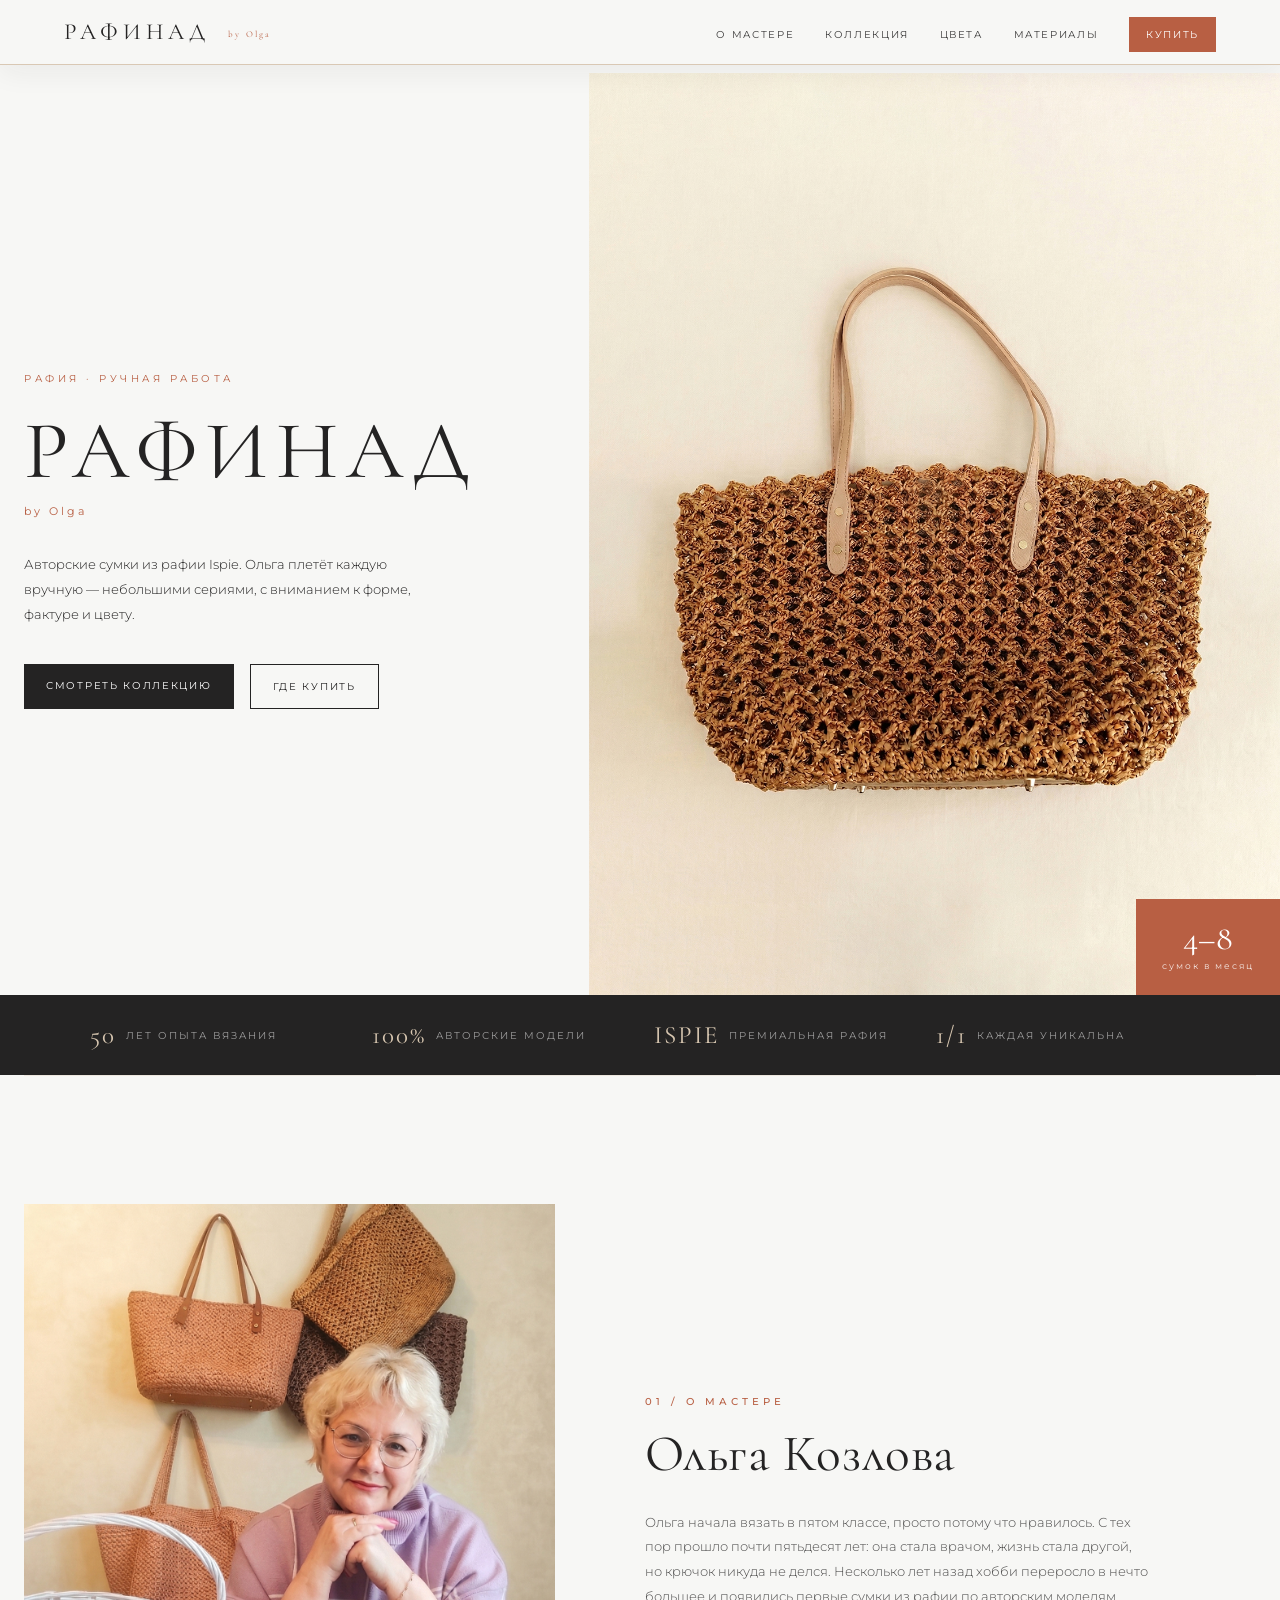
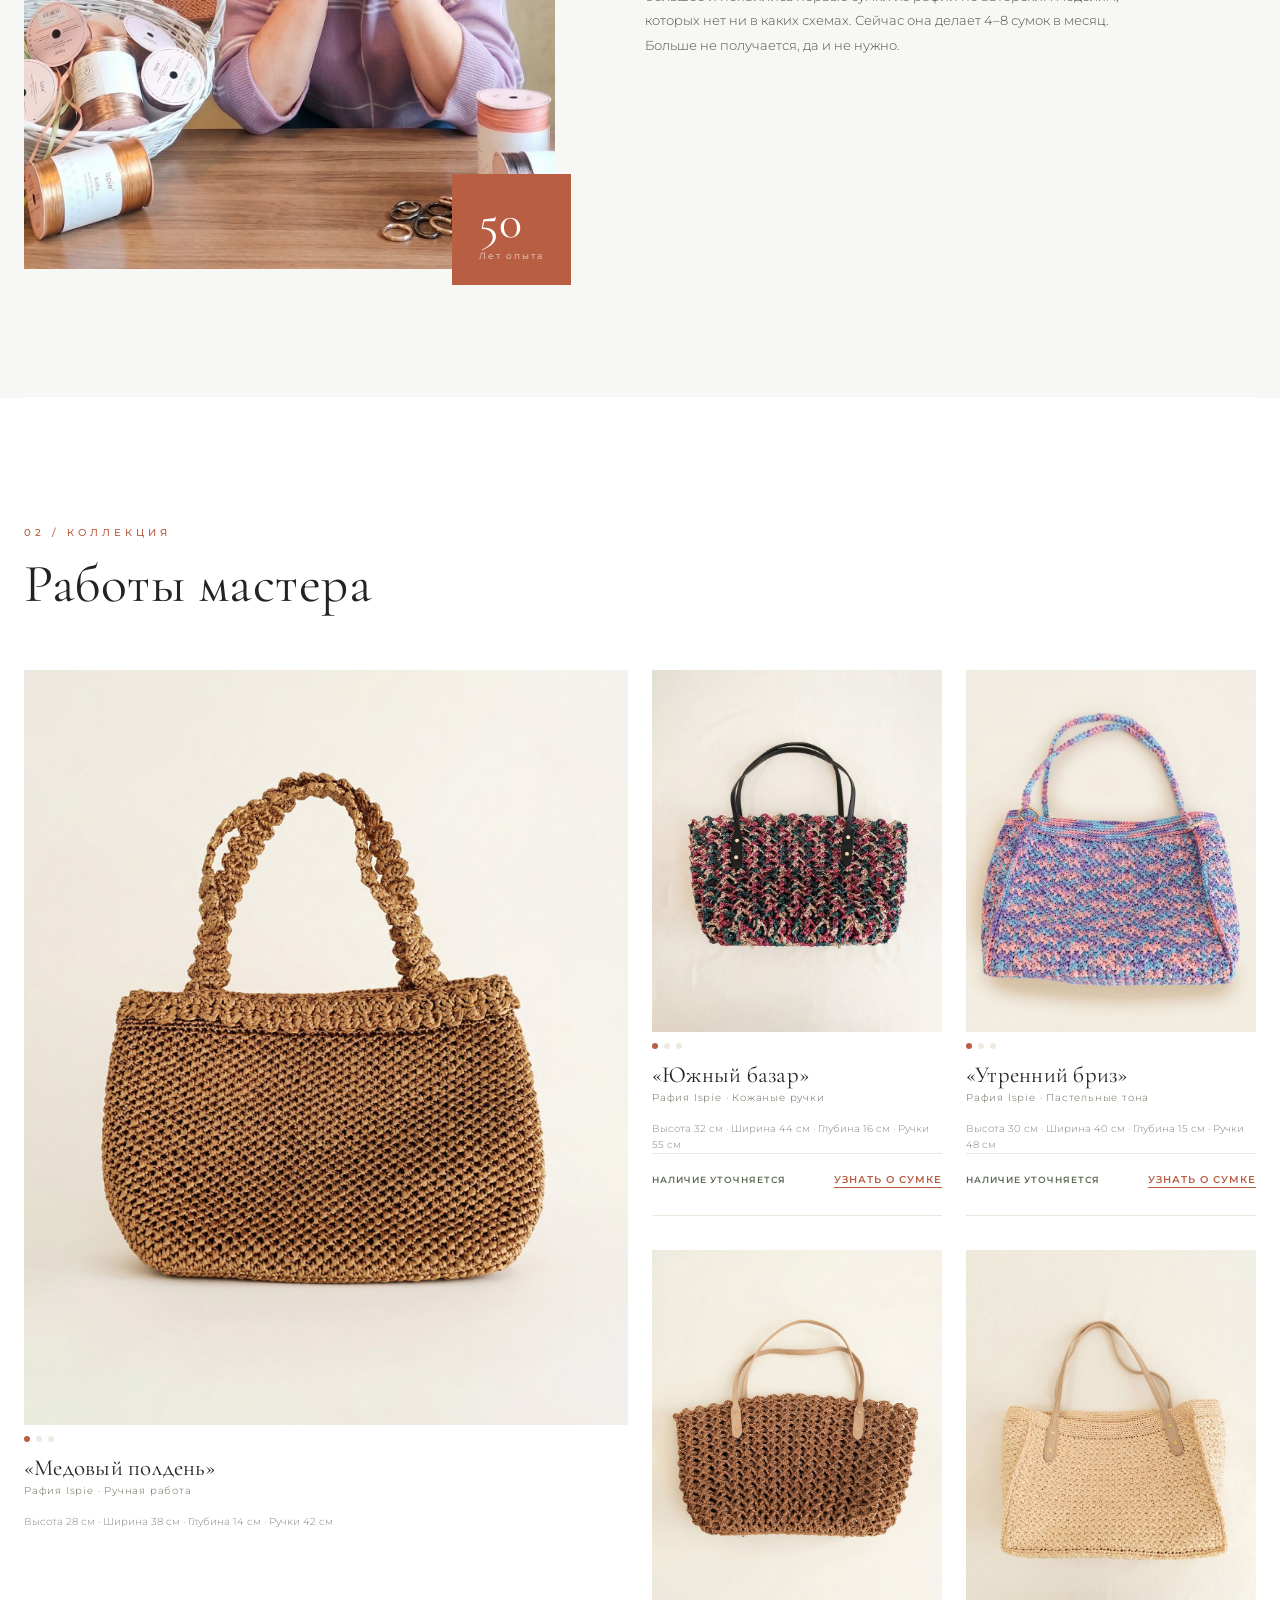
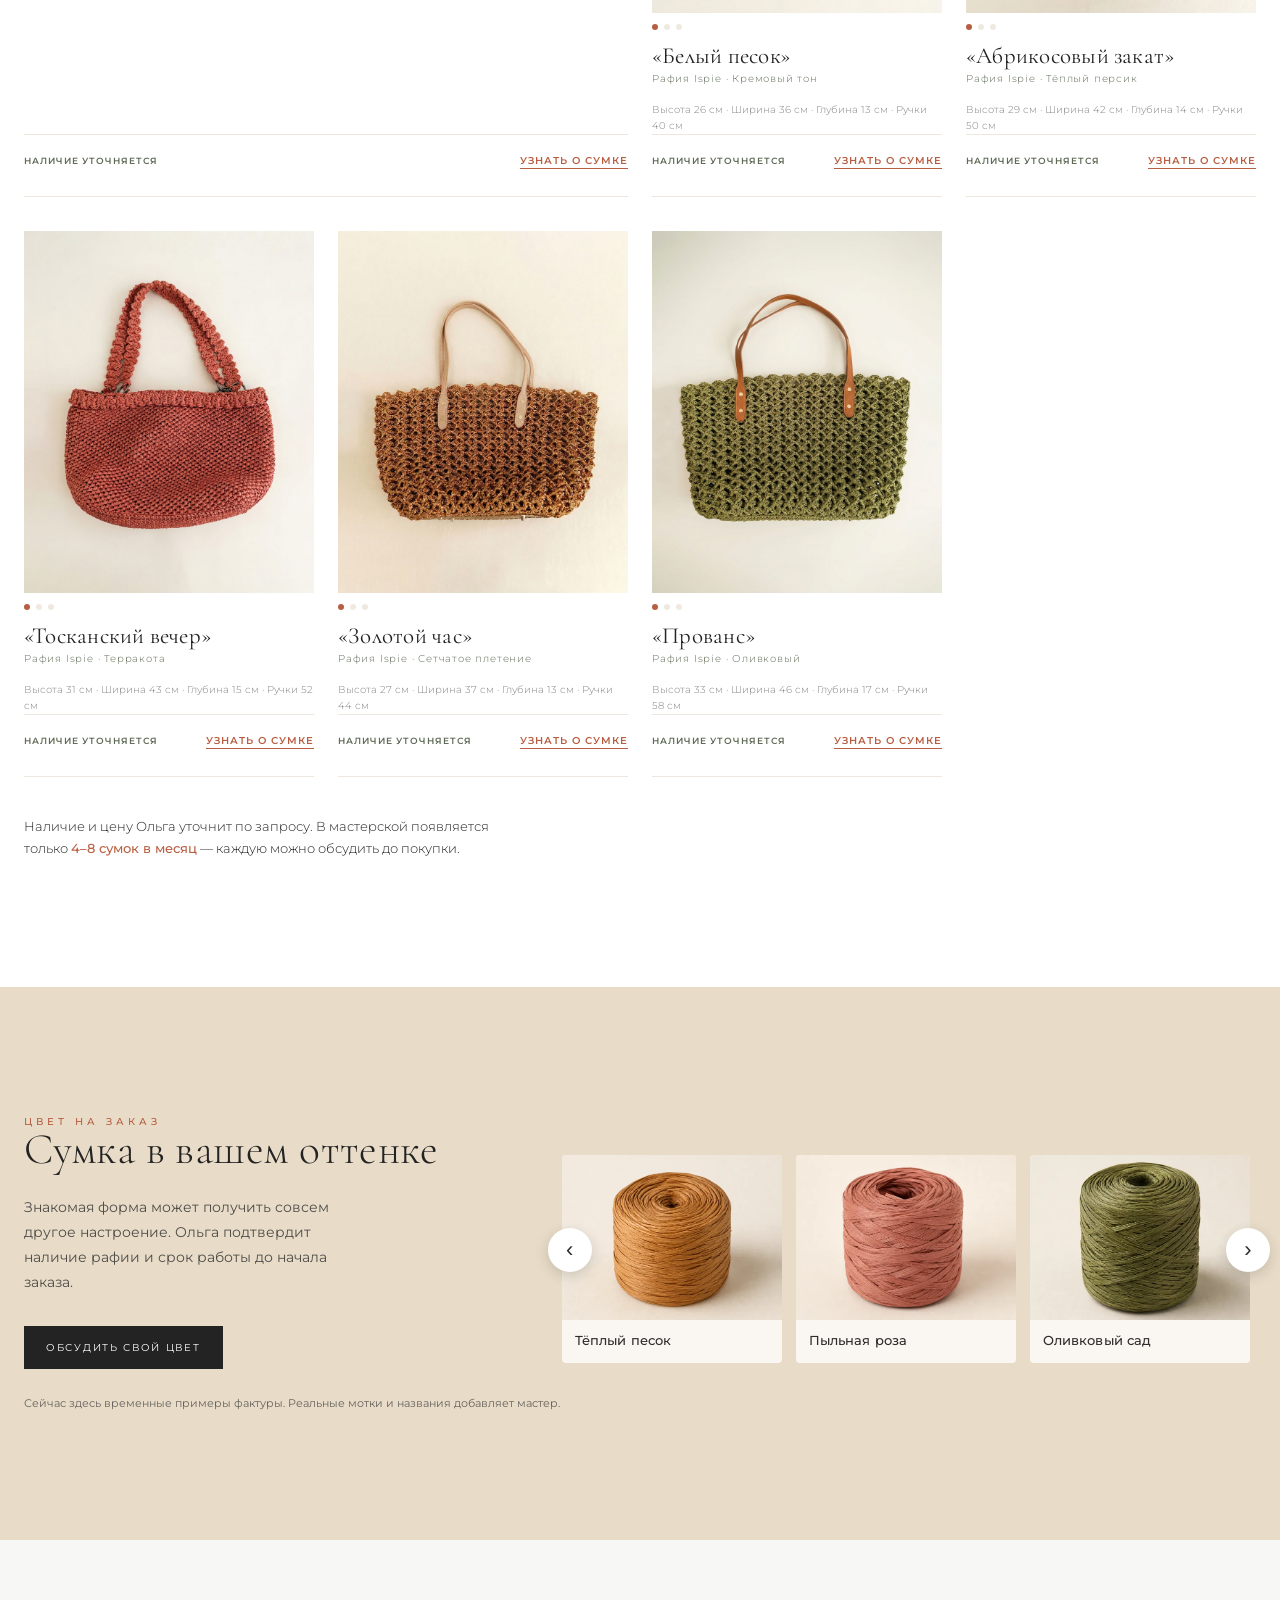
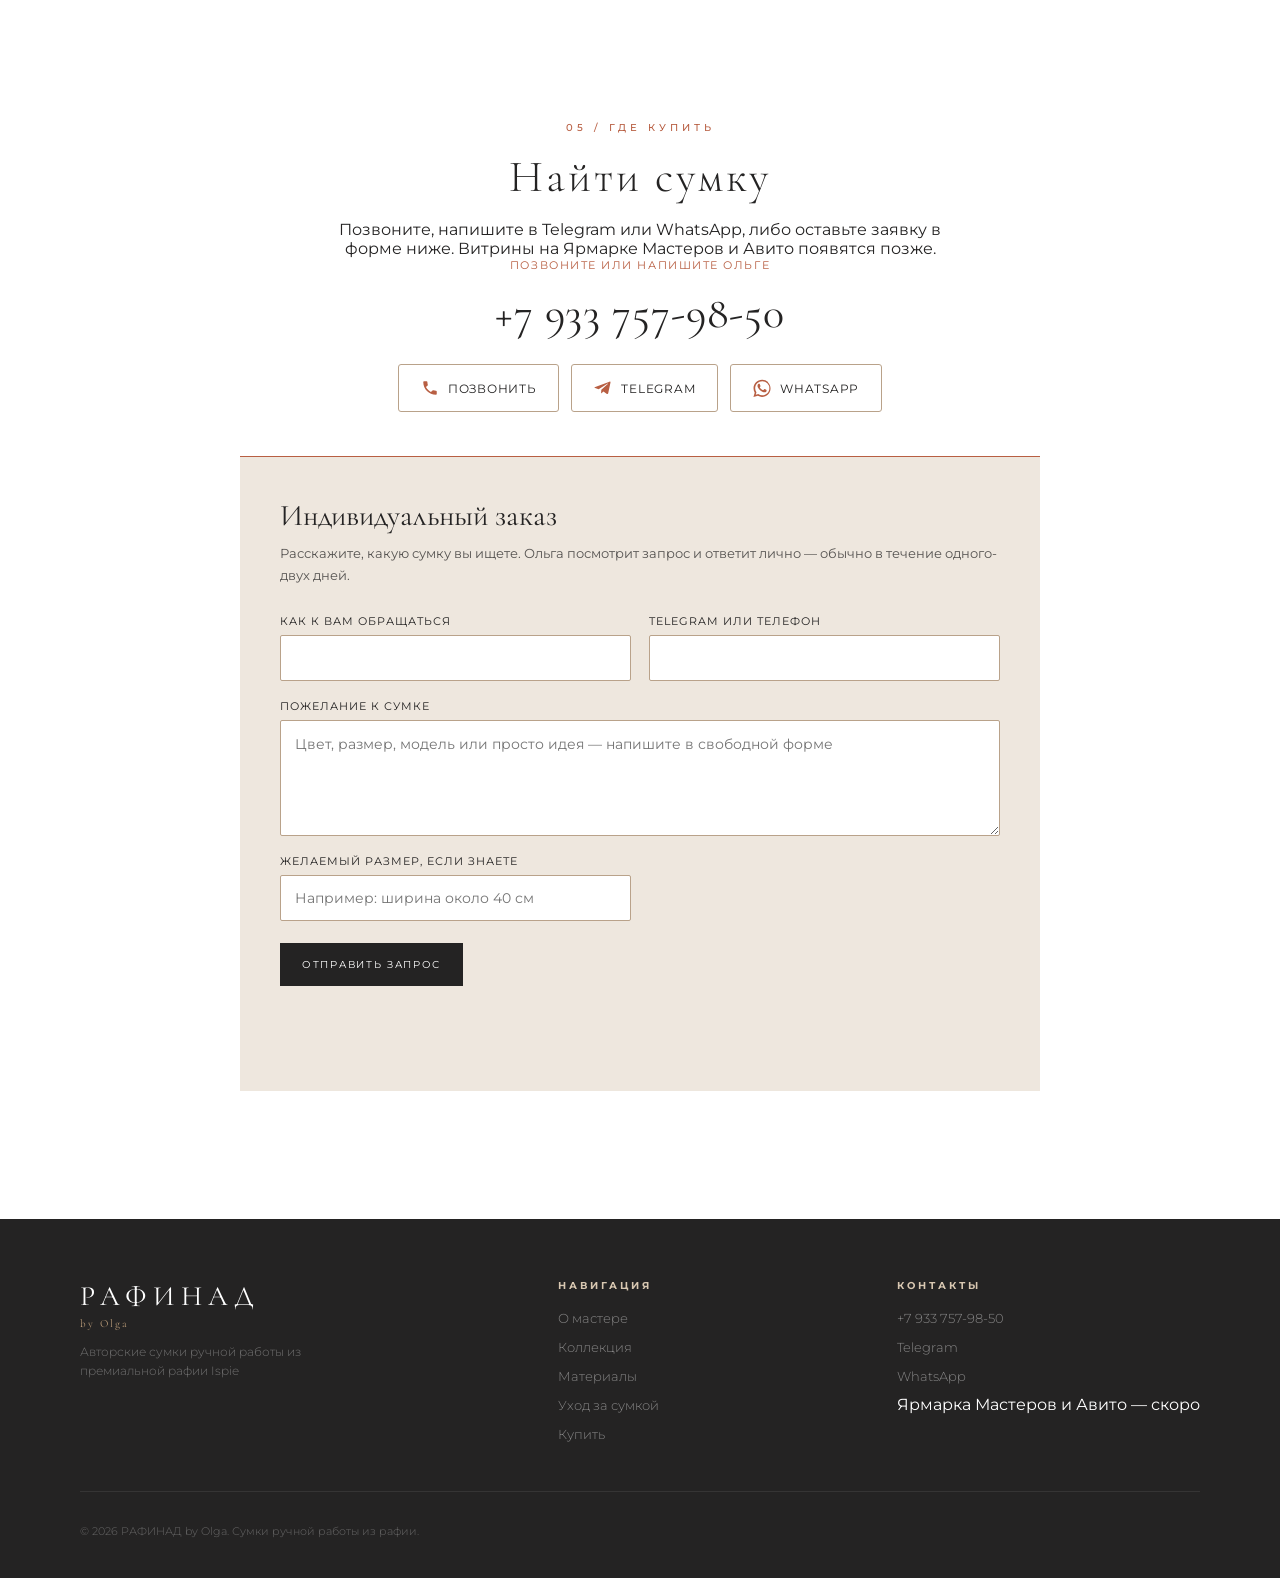
==== commit 23e9538f: "Добавить страницу ухода за сумкой и ссылки на неё Новая страница /care: памятка из четырёх правил, ш" ====
--- a/index.html
+++ b/index.html
@@ -429,6 +429,12 @@
       .contact-bar .ct-i { width: 20px; height: 20px; }
       body { padding-bottom: 64px; }
     }
+
+    /* Ссылка на страницу ухода. Стоит в секции о материале: именно там у
+       читателя возникает вопрос, как с этим волокном обращаться. Ссылка
+       живёт на тёмном фоне, поэтому берёт песочный цвет, а не терракоту. */
+    .materials-care { display: inline-block; margin-top: 26px; font-size: 10px; letter-spacing: 1.7px; text-transform: uppercase; color: var(--sand); text-decoration: none; border-bottom: 1px solid rgba(216,199,177,.45); padding-bottom: 5px; transition: color .2s, border-color .2s; }
+    .materials-care:hover { color: #fff; border-color: var(--sand); }
   </style>
   <link rel="stylesheet" href="assets/raffia/colors-showcase.css">
   <link rel="stylesheet" href="assets/catalog/catalog.css">
@@ -711,6 +717,7 @@
       <div class="tag">04 / Материал</div>
       <h2 class="serif">Рафия: что это такое</h2>
       <p>Ispie — рафия из 100% вискозы: материала на основе целлюлозы. Ольга выбрала её за лёгкость, выразительную фактуру и способность хорошо держать форму в ручном плетении.</p>
+      <a class="materials-care" href="care/">Как ухаживать за сумкой</a>
     </div>
     <div class="facts reveal">
       <div class="fact"><div class="fact-icon serif">◈</div><div><h4>100% вискоза</h4><p>Состав материала Ispie, с которым работает Ольга.</p></div></div>
@@ -774,6 +781,7 @@
           <li><a href="#about">О мастере</a></li>
           <li><a href="#gallery">Коллекция</a></li>
           <li><a href="#materials">Материалы</a></li>
+          <li><a href="care/">Уход за сумкой</a></li>
           <li><a href="#buy">Купить</a></li>
         </ul>
       </div>
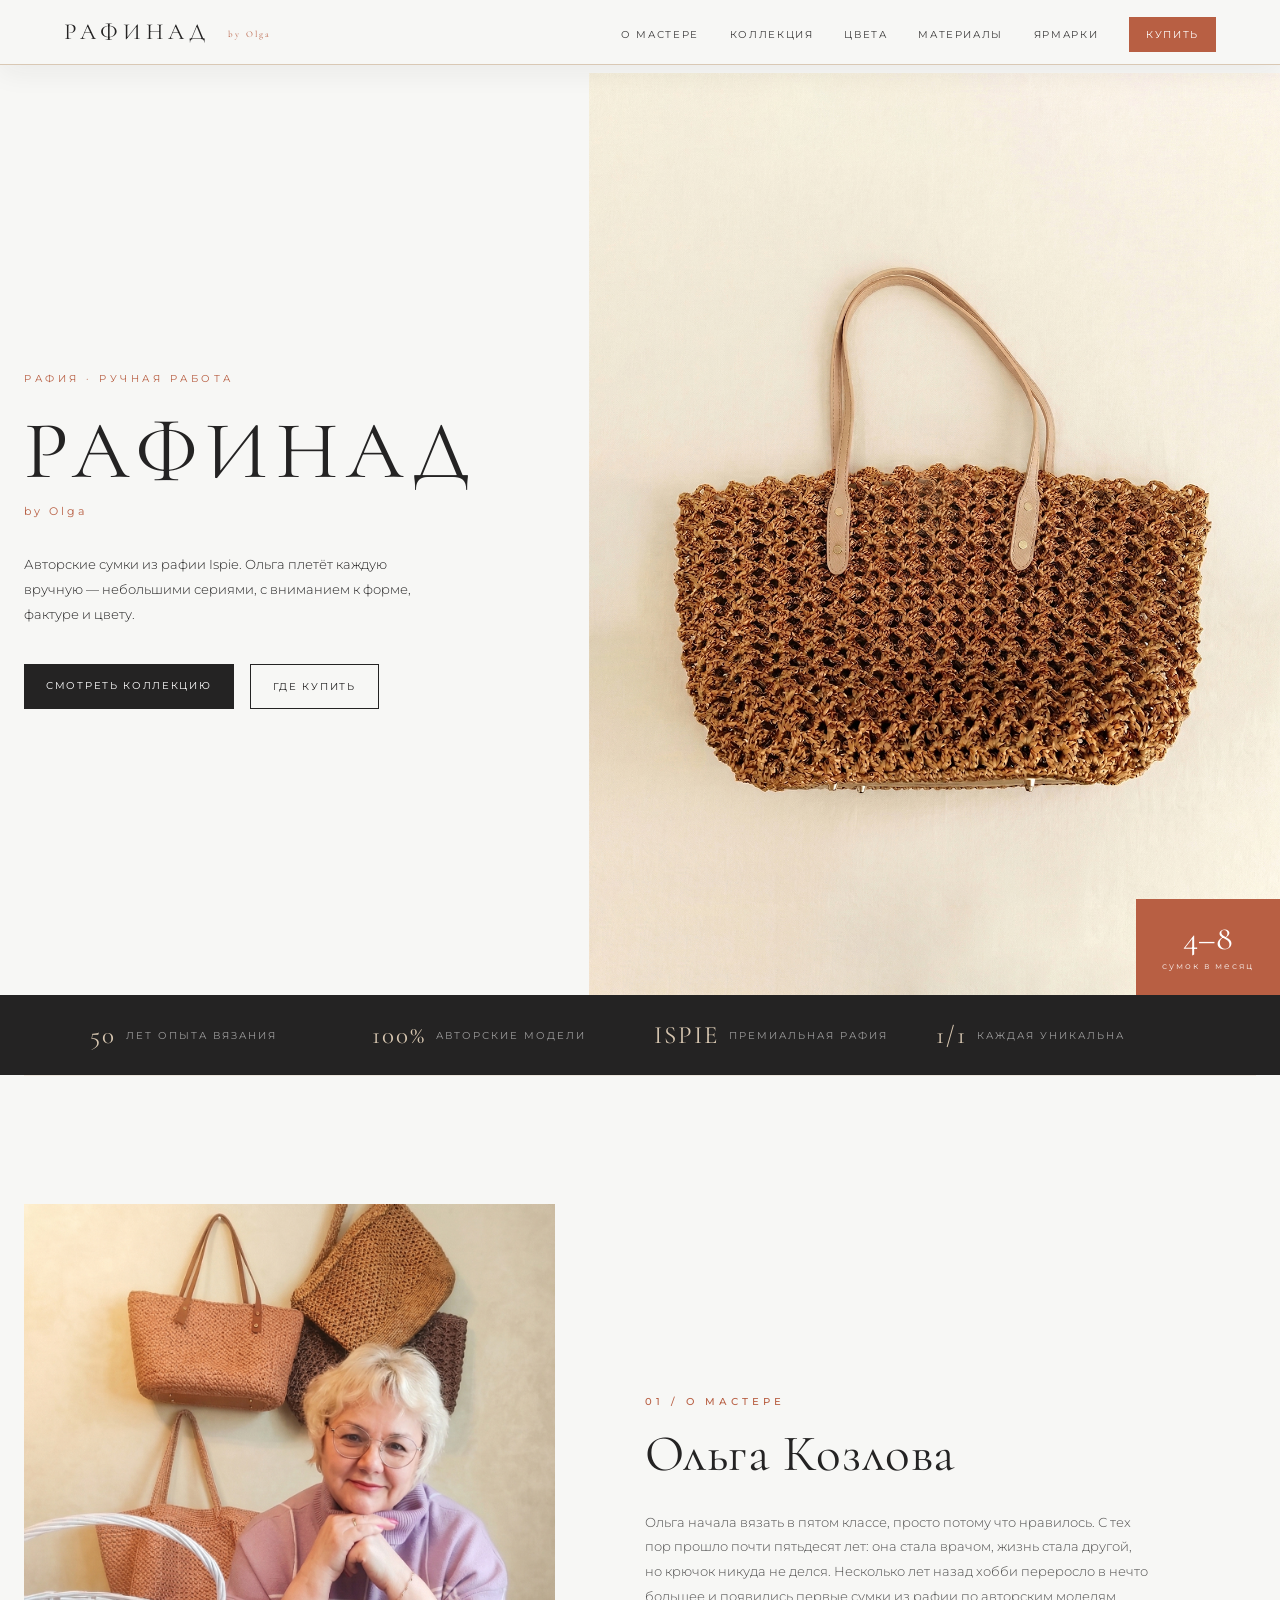
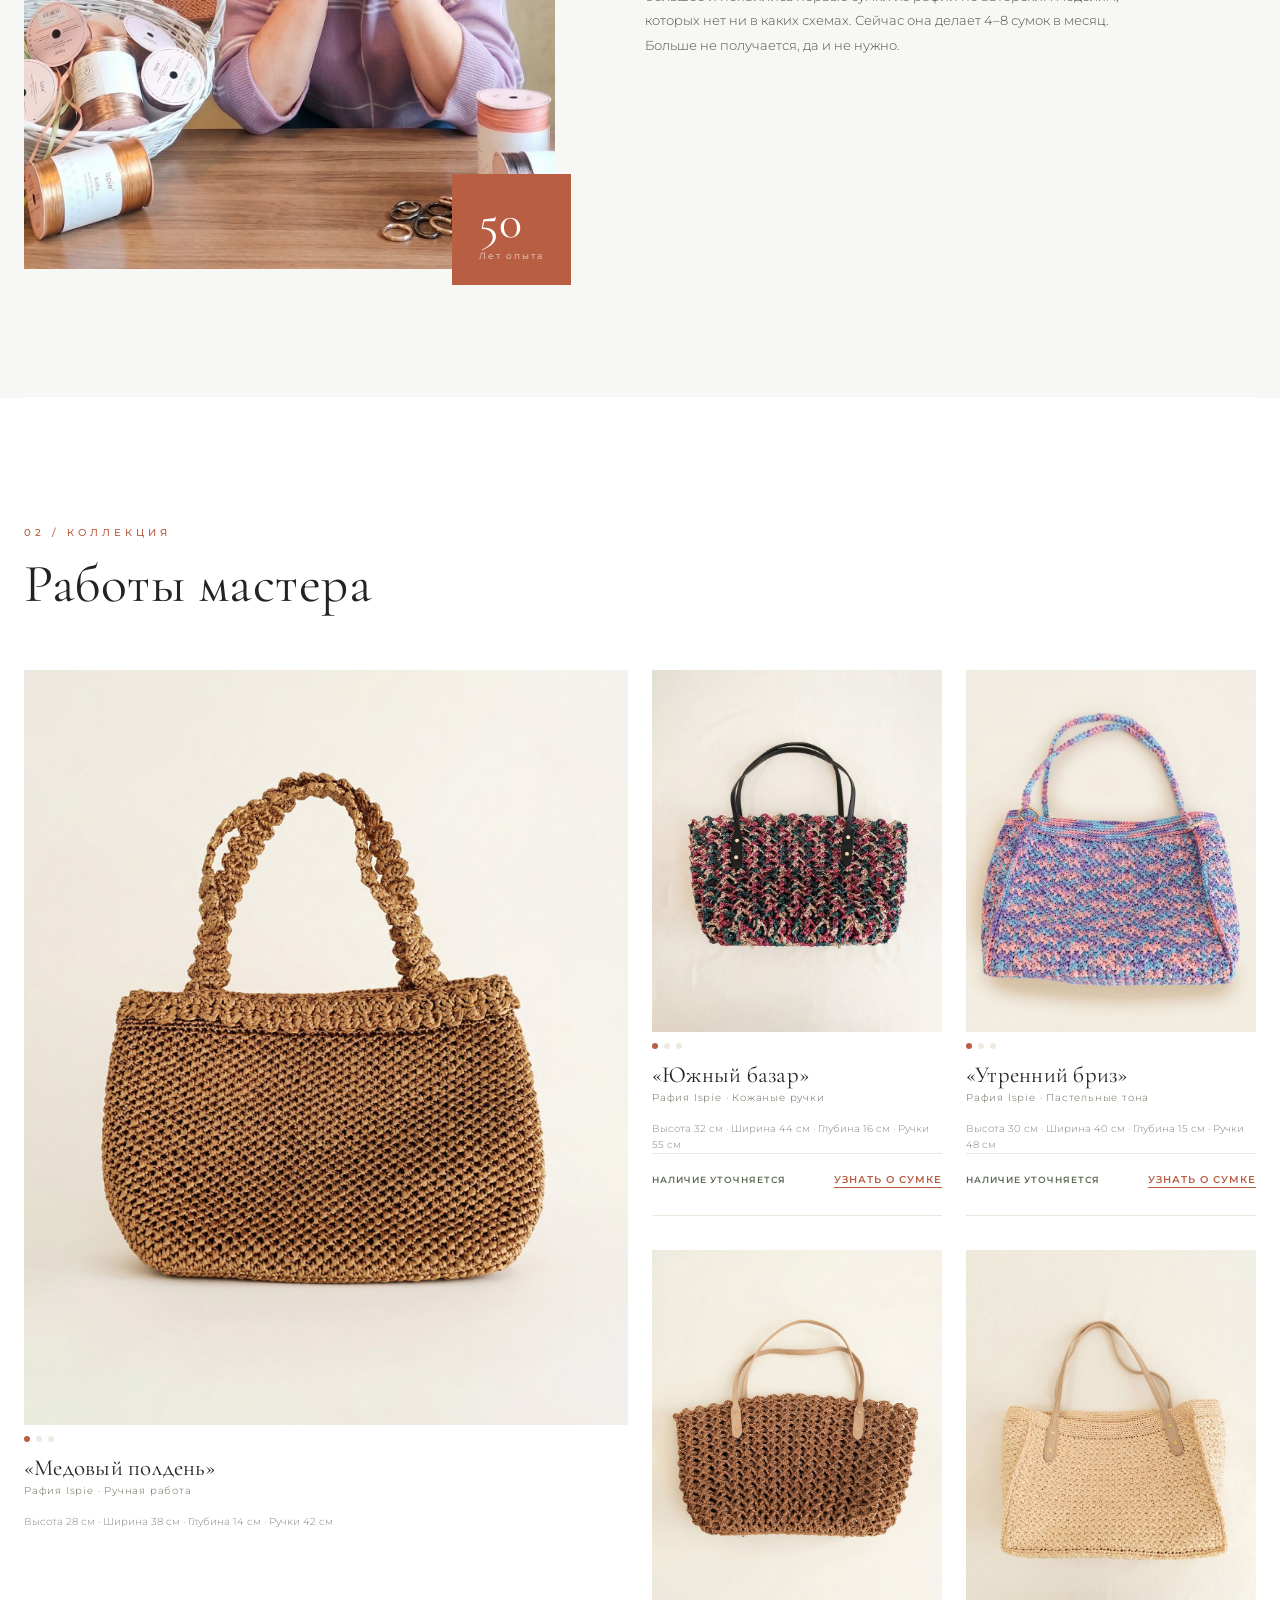
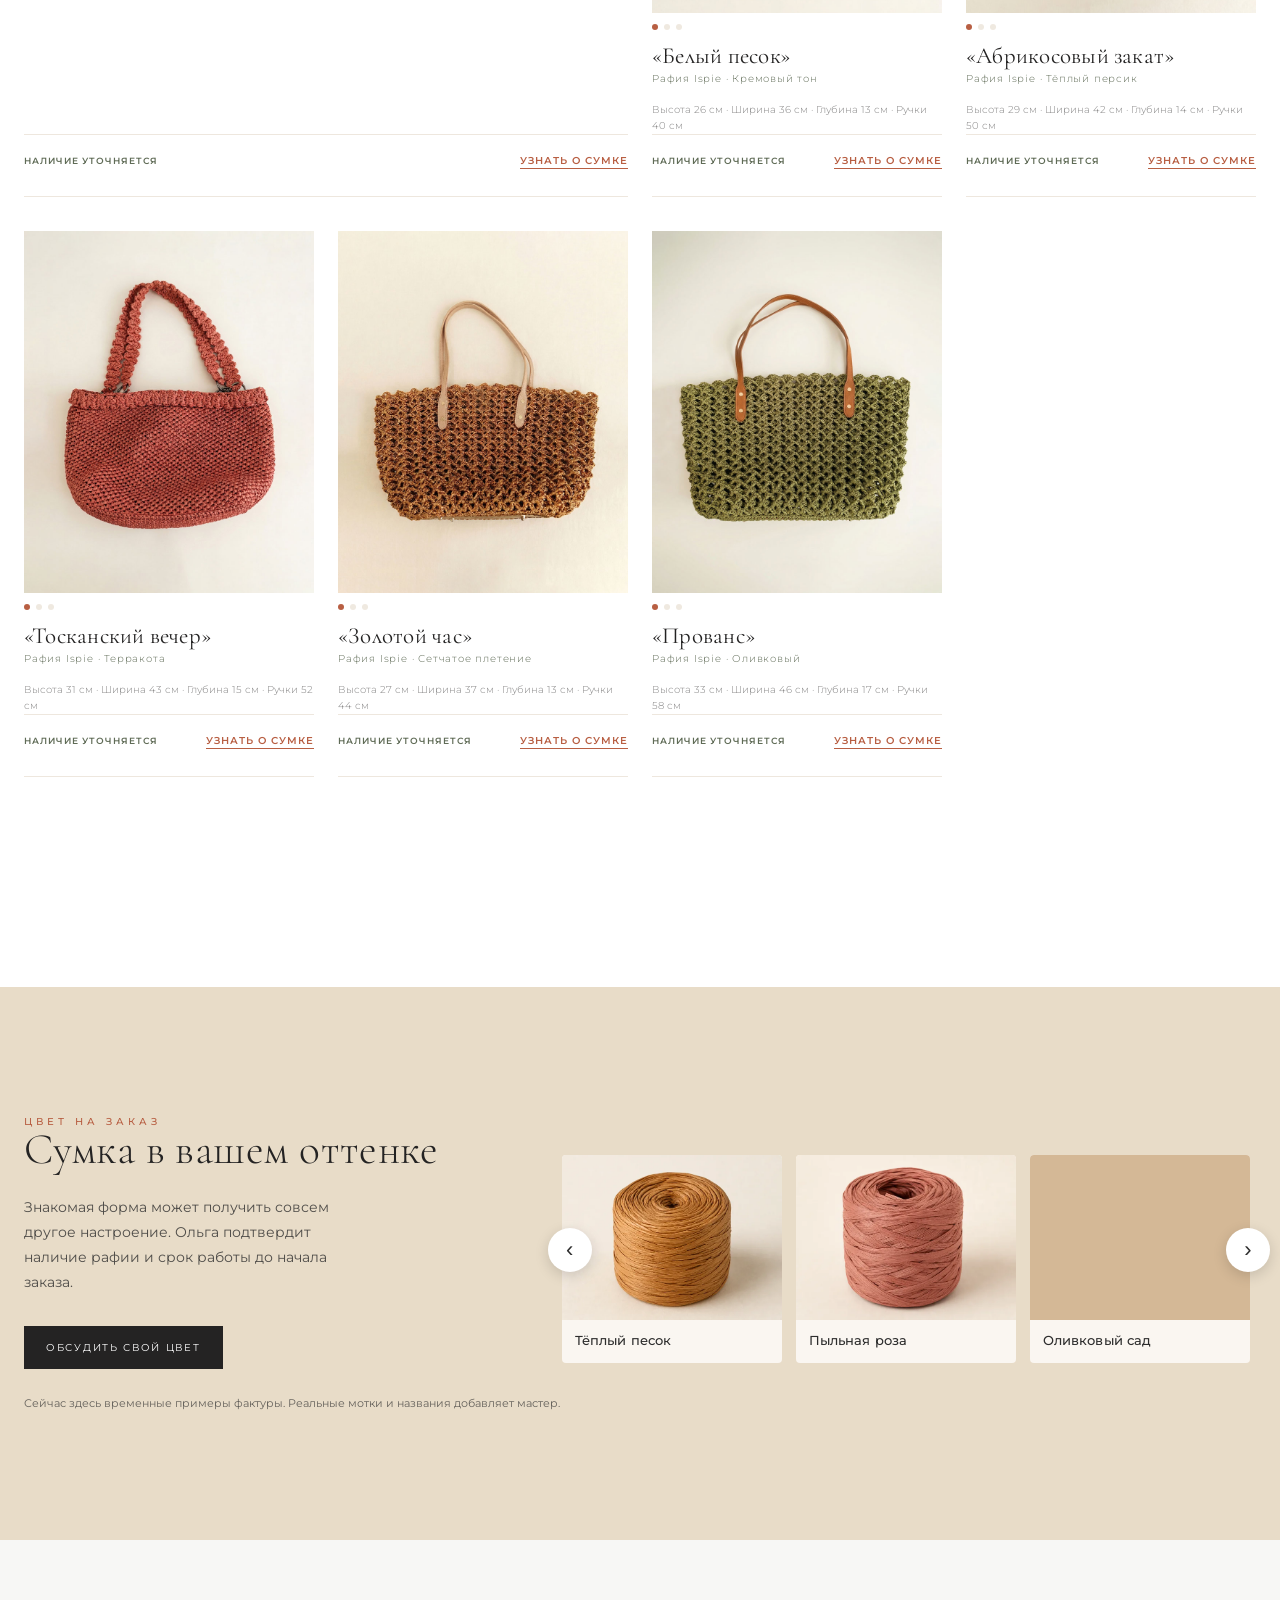
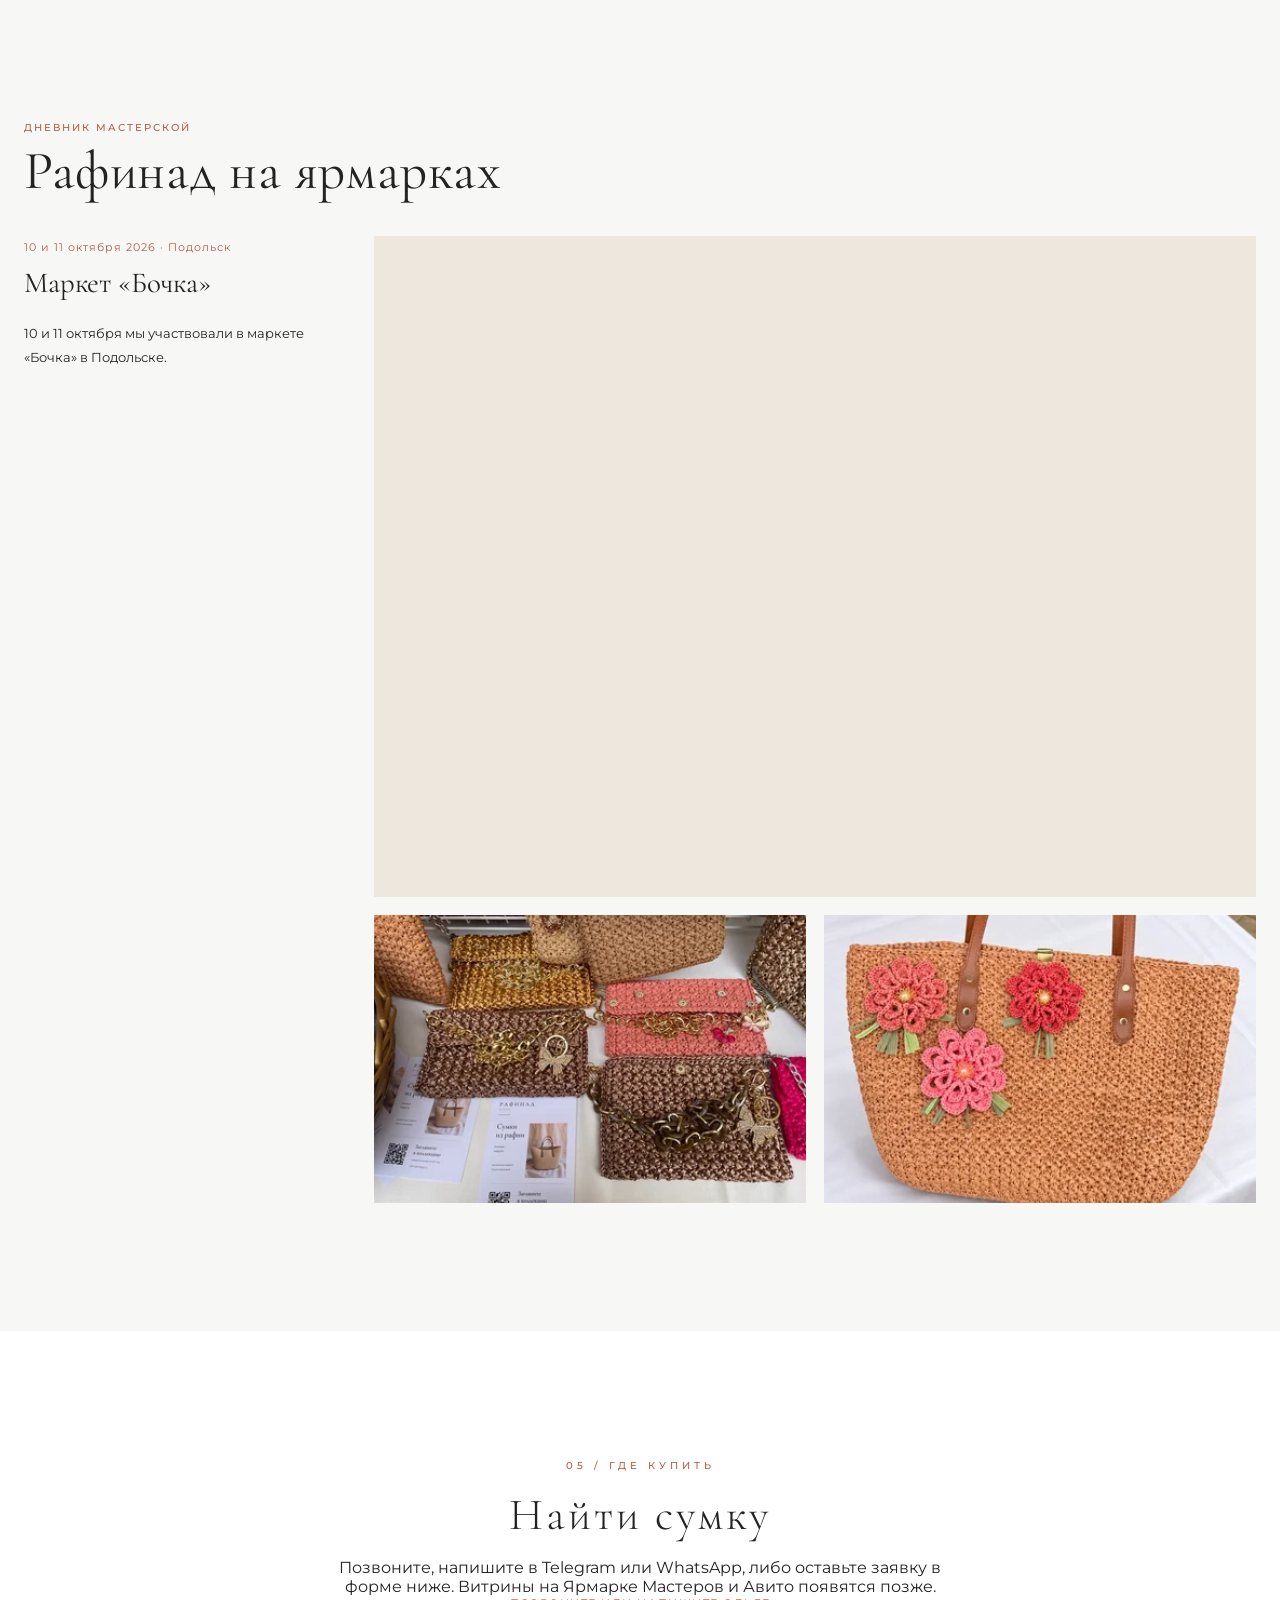
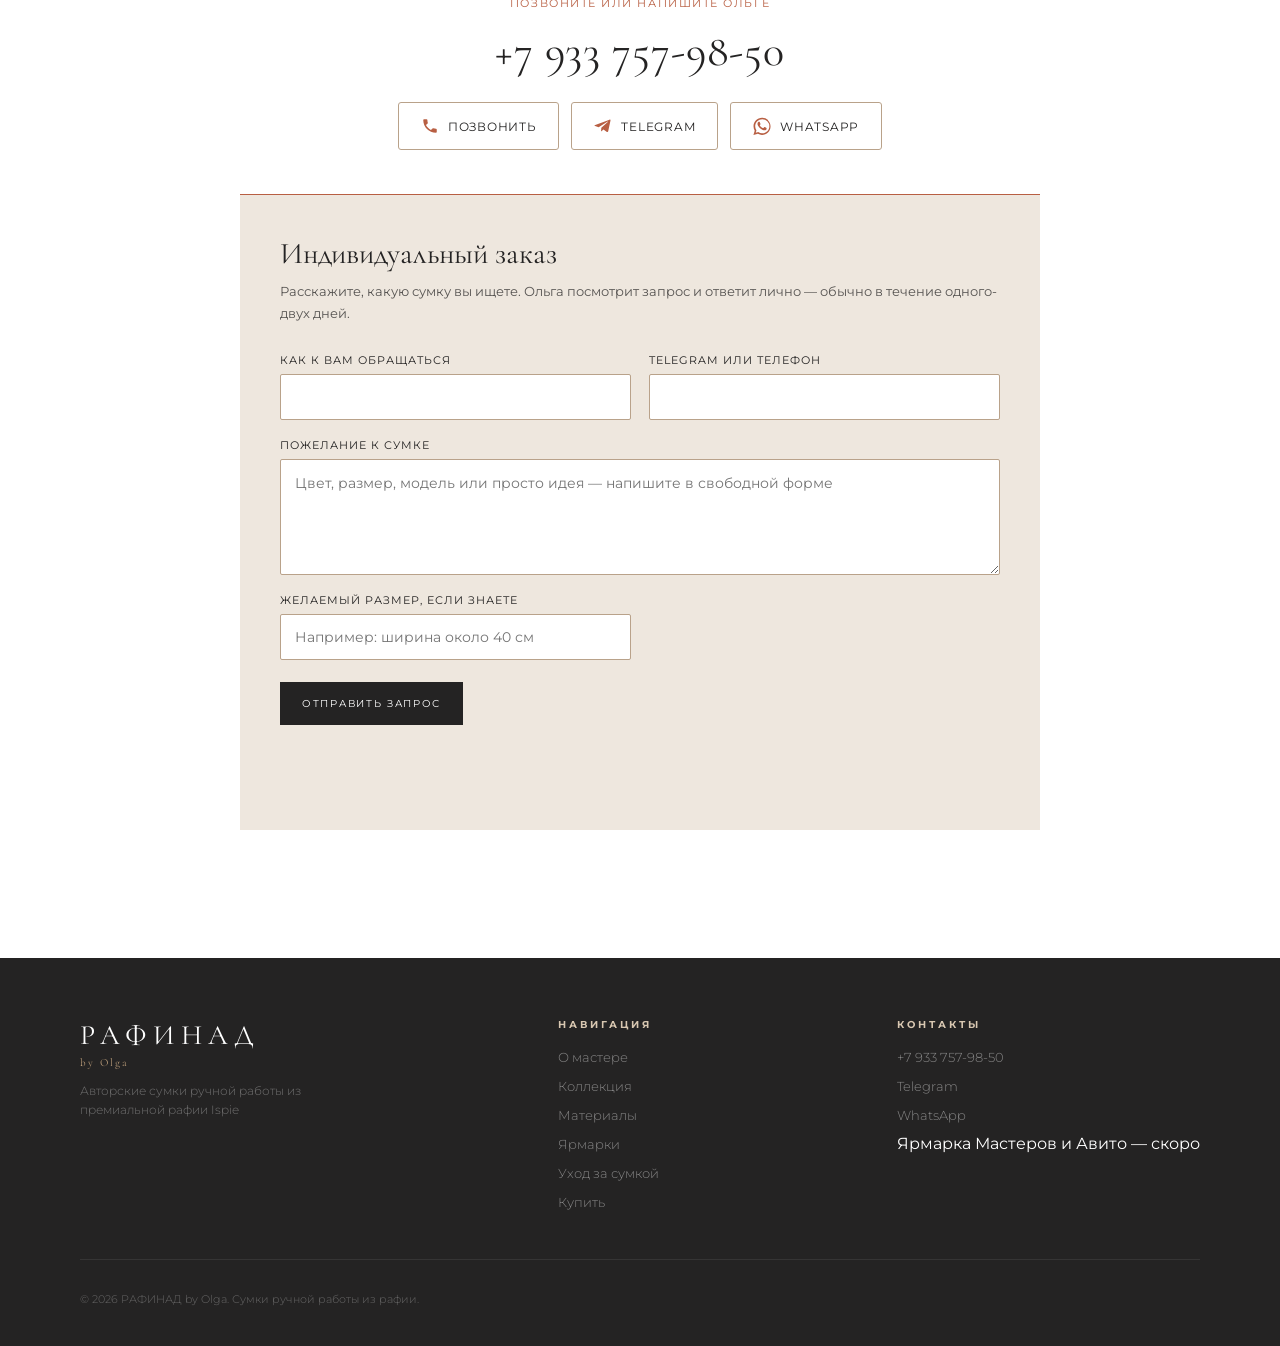
==== commit c6cd4f1a: "Добавить раздел о ярмарках с фотографиями маркета Бочка" ====
--- a/index.html
+++ b/index.html
@@ -435,10 +435,17 @@
        живёт на тёмном фоне, поэтому берёт песочный цвет, а не терракоту. */
     .materials-care { display: inline-block; margin-top: 26px; font-size: 10px; letter-spacing: 1.7px; text-transform: uppercase; color: var(--sand); text-decoration: none; border-bottom: 1px solid rgba(216,199,177,.45); padding-bottom: 5px; transition: color .2s, border-color .2s; }
     .materials-care:hover { color: #fff; border-color: var(--sand); }
+    /* The unbroken brand title must fit the smallest phone viewport. */
+    @media (max-width: 380px) {
+      .hero { grid-template-columns: minmax(0, 1fr); }
+      .hero-left, .hero-right { min-width: 0; }
+      .hero-title { font-size: clamp(46px, calc((100vw - 48px) * .18), 58px); }
+    }
   </style>
   <link rel="stylesheet" href="assets/raffia/colors-showcase.css">
   <link rel="stylesheet" href="assets/catalog/catalog.css">
   <link rel="stylesheet" href="assets/lightbox/lightbox.css">
+  <link rel="stylesheet" href="assets/fairs/fairs.css">
 </head>
 <body>
 
@@ -449,6 +456,7 @@
     <li><a href="#about">О мастере</a></li>
     <li><a href="#gallery">Коллекция</a></li>
     <li><a href="#materials">Материалы</a></li>
+    <li><a href="#fairs">Ярмарки</a></li>
     <li><a href="#buy" class="nav-cta">Купить</a></li>
   </ul>
 </nav>
@@ -736,6 +744,51 @@
   </div>
 </section>
 
+<!-- FAIRS -->
+<section class="fairs" id="fairs" aria-labelledby="fairs-title">
+  <p class="fairs-status" data-fair-status>ДНЕВНИК МАСТЕРСКОЙ</p>
+  <h2 class="serif" id="fairs-title">Рафинад на ярмарках</h2>
+  <div class="fair-story">
+    <div class="fair-info">
+      <p class="fair-date" data-fair-date>10 и 11 октября 2026 · Подольск</p>
+      <h3 class="serif">Маркет «Бочка»</h3>
+      <p class="fair-intro" data-fair-intro>10 и 11 октября мы участвовали в маркете «Бочка» в Подольске.</p>
+    </div>
+    <div class="fair-photos">
+      <figure class="fair-main">
+        <a class="fair-photo" href="assets/fairs/bochka-2026-10/olga-1440.webp" data-fair-photo aria-label="Увеличить фотографию Ольги у стенда">
+          <img src="assets/fairs/bochka-2026-10/olga-960.webp"
+            srcset="assets/fairs/bochka-2026-10/olga-640.webp 640w, assets/fairs/bochka-2026-10/olga-960.webp 960w, assets/fairs/bochka-2026-10/olga-1440.webp 1440w"
+            sizes="(min-width: 1410px) 976px, (min-width: 900px) calc((100vw - 80px) * .735), calc(100vw - 48px)"
+            width="1440" height="1080" loading="lazy" decoding="async"
+            alt="Ольга рядом со стендом Рафинад, сумки на стойке и клатчи на столе">
+        </a>
+      </figure>
+      <div class="fair-details">
+        <figure>
+          <a class="fair-photo" href="assets/fairs/bochka-2026-10/clutches-800.webp" data-fair-photo aria-label="Увеличить общий снимок клатчей">
+            <img src="assets/fairs/bochka-2026-10/clutches-400.webp"
+              srcset="assets/fairs/bochka-2026-10/clutches-400.webp 400w, assets/fairs/bochka-2026-10/clutches-800.webp 800w"
+              sizes="(min-width: 1410px) 479px, (min-width: 900px) calc((100vw - 105px) * .3675), calc((100vw - 58px) / 2)"
+              width="800" height="600" loading="lazy" decoding="async"
+              alt="Клатчи разных цветов с цепочками и брошами на ярмарочном столе">
+          </a>
+        </figure>
+        <figure>
+          <a class="fair-photo fair-flowers" href="assets/fairs/bochka-2026-10/flowers-800.webp" data-fair-photo aria-label="Увеличить фотографию сумки с цветами">
+            <img src="assets/fairs/bochka-2026-10/flowers-400.webp"
+              srcset="assets/fairs/bochka-2026-10/flowers-400.webp 400w, assets/fairs/bochka-2026-10/flowers-800.webp 800w"
+              sizes="(min-width: 1410px) 479px, (min-width: 900px) calc((100vw - 105px) * .3675), calc((100vw - 58px) / 2)"
+              width="800" height="1067" loading="lazy" decoding="async"
+              alt="Карамельная сумка из рафии с тремя вязаными цветами на белой скатерти">
+          </a>
+        </figure>
+      </div>
+    </div>
+  </div>
+</section>
+
+
 <!-- BUY -->
 <section class="buy" id="buy">
   <div class="buy-intro reveal">
@@ -781,6 +834,7 @@
           <li><a href="#about">О мастере</a></li>
           <li><a href="#gallery">Коллекция</a></li>
           <li><a href="#materials">Материалы</a></li>
+    <li><a href="#fairs">Ярмарки</a></li>
           <li><a href="care/">Уход за сумкой</a></li>
           <li><a href="#buy">Купить</a></li>
         </ul>
@@ -989,6 +1043,7 @@
   }
 </script>
 <script src="assets/lightbox/lightbox.js"></script>
+<script src="assets/fairs/fairs.js"></script>
 <script src="assets/catalog/catalog.js"></script>
 <script src="assets/raffia/colors-showcase.js" defer></script>
 </body>
--- a/assets/fairs/fairs.css
+++ b/assets/fairs/fairs.css
@@ -0,0 +1,26 @@
+/* Fairs: the stall is the main story; smaller photos show variety. */
+.fairs { padding: 48px 24px; scroll-margin-top: 90px; background: var(--cream); }
+.fairs-status { margin: 0 0 9px; color: var(--terracotta); font-size: 10px; font-weight: 500; letter-spacing: 2px; }
+.fairs h2 { font-size: 42px; font-weight: 400; line-height: 1.05; letter-spacing: .01em; margin-bottom: 22px; }
+.fair-story { display: block; }
+.fair-info { padding-bottom: 22px; }
+.fair-date { color: var(--terracotta); font-size: 11px; letter-spacing: 1px; margin-bottom: 8px; }
+.fair-info h3 { font-size: 28px; font-weight: 400; line-height: 1.2; margin-bottom: 12px; }
+.fair-intro { max-width: 40ch; font-size: 13px; line-height: 1.8; }
+.fair-photos, .fair-photos figure { min-width: 0; }
+.fair-photo { display: block; width: 100%; padding: 0; background: var(--sand-light); line-height: 0; }
+.fair-photo img { display: block; width: 100%; height: auto; aspect-ratio: 4 / 3; object-fit: cover; }
+.fair-main img { object-fit: contain; }
+.fair-details { display: grid; grid-template-columns: minmax(0, 1fr) minmax(0, 1fr); gap: 10px; margin-top: 10px; }
+.fair-flowers img { object-position: 50% 71%; height: 100%; }
+.fair-photo:focus-visible { outline: 2px solid var(--terracotta); outline-offset: 4px; }
+@media (min-width: 900px) {
+  .fairs { padding: clamp(76px, 10vw, 140px) var(--edge); }
+  .fairs h2 { font-size: clamp(42px, 4.2vw, 62px); margin-bottom: 36px; }
+  .fair-story { display: grid; grid-template-columns: minmax(0, .36fr) minmax(0, 1fr); gap: 32px; }
+  .fair-info { padding-top: 4px; }
+  .fair-date { margin-bottom: 12px; }
+  .fair-info h3 { font-size: 29px; margin-bottom: 22px; }
+  .fair-details { gap: 18px; margin-top: 18px; }
+  .fair-details img { aspect-ratio: 3 / 2; }
+}
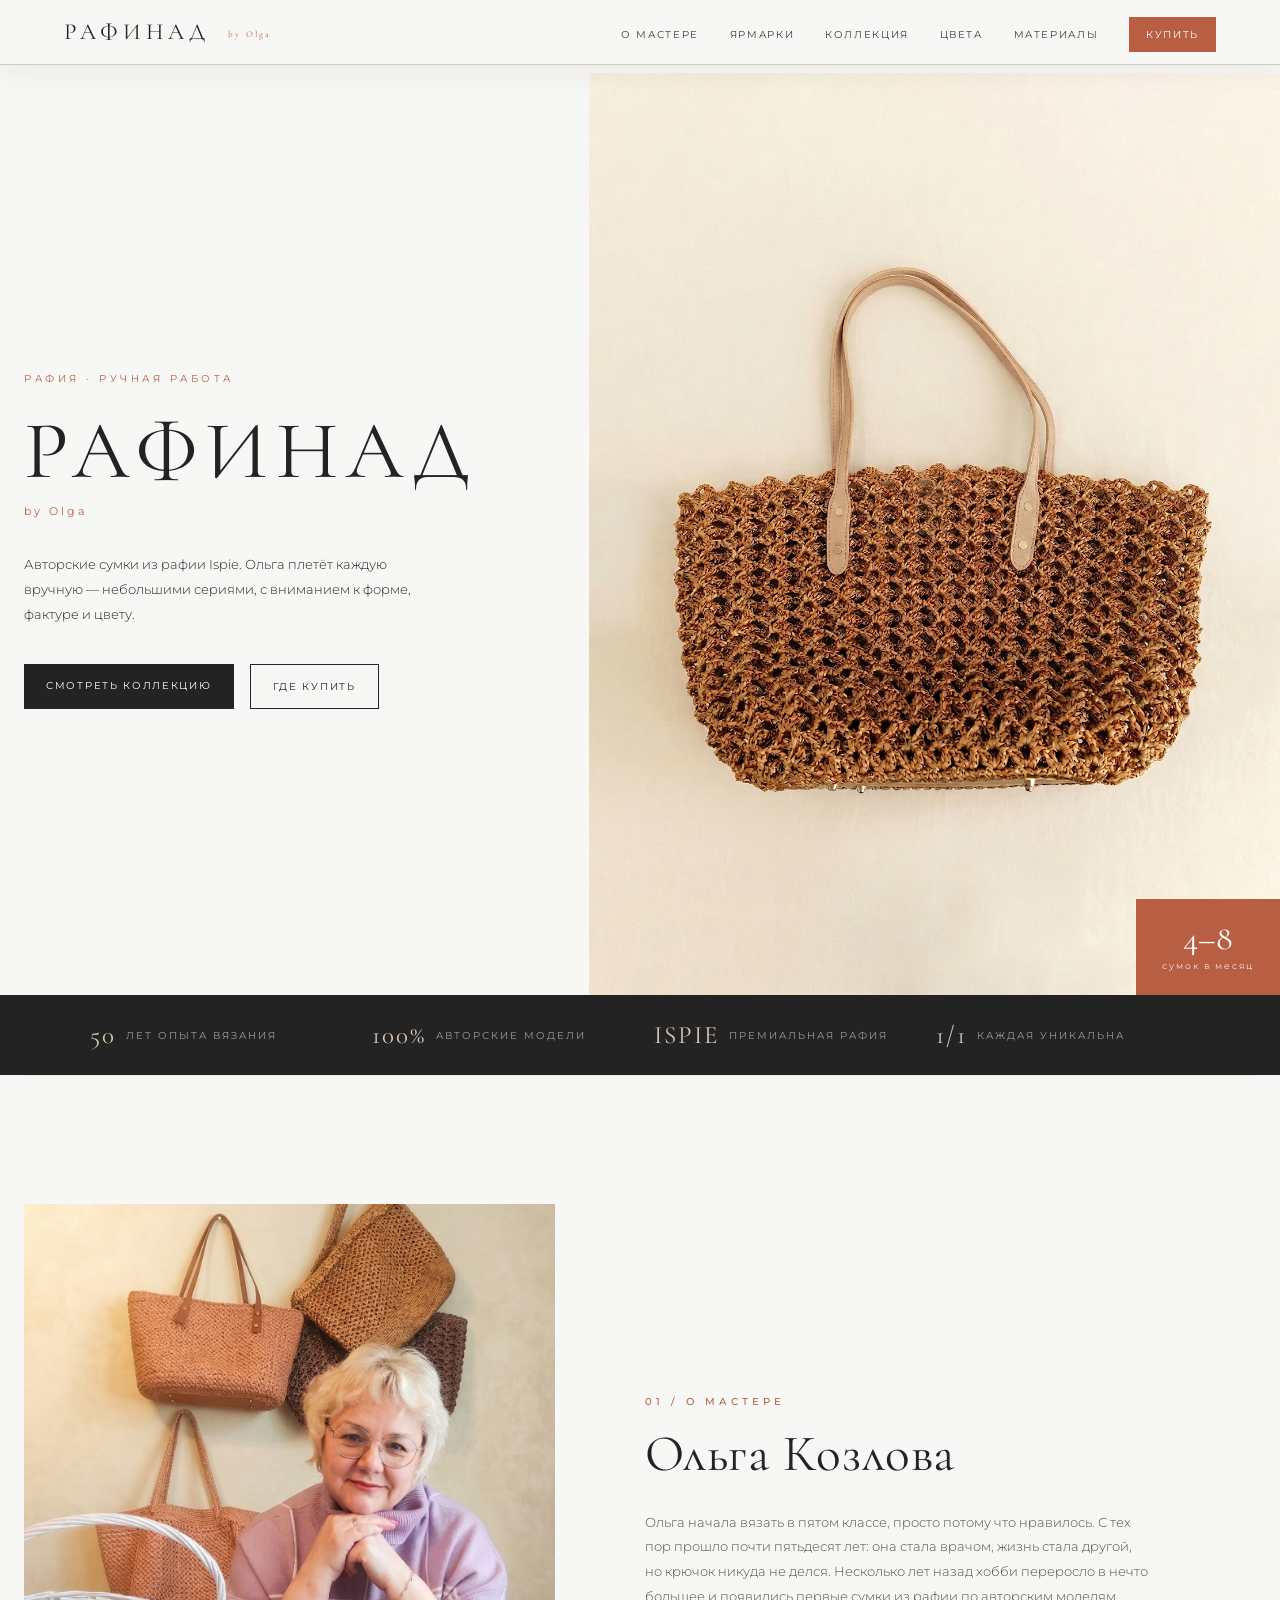
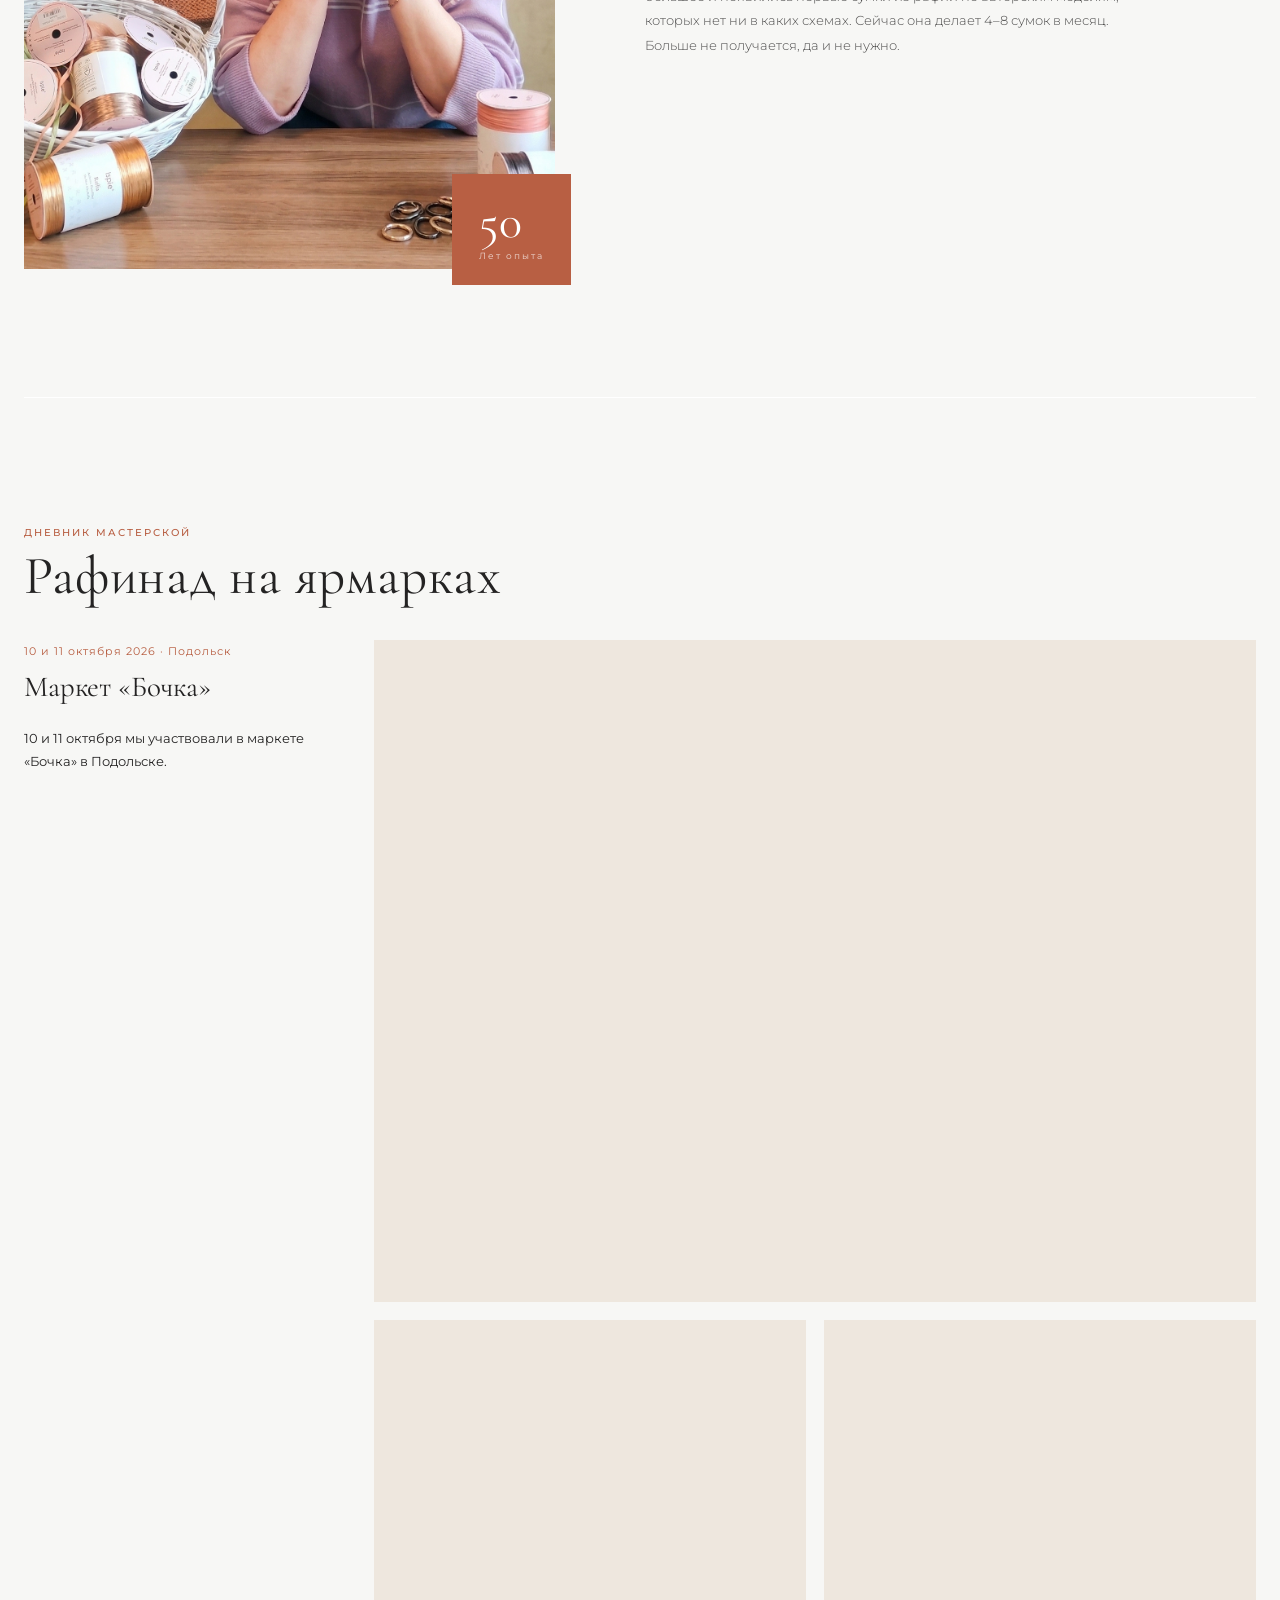
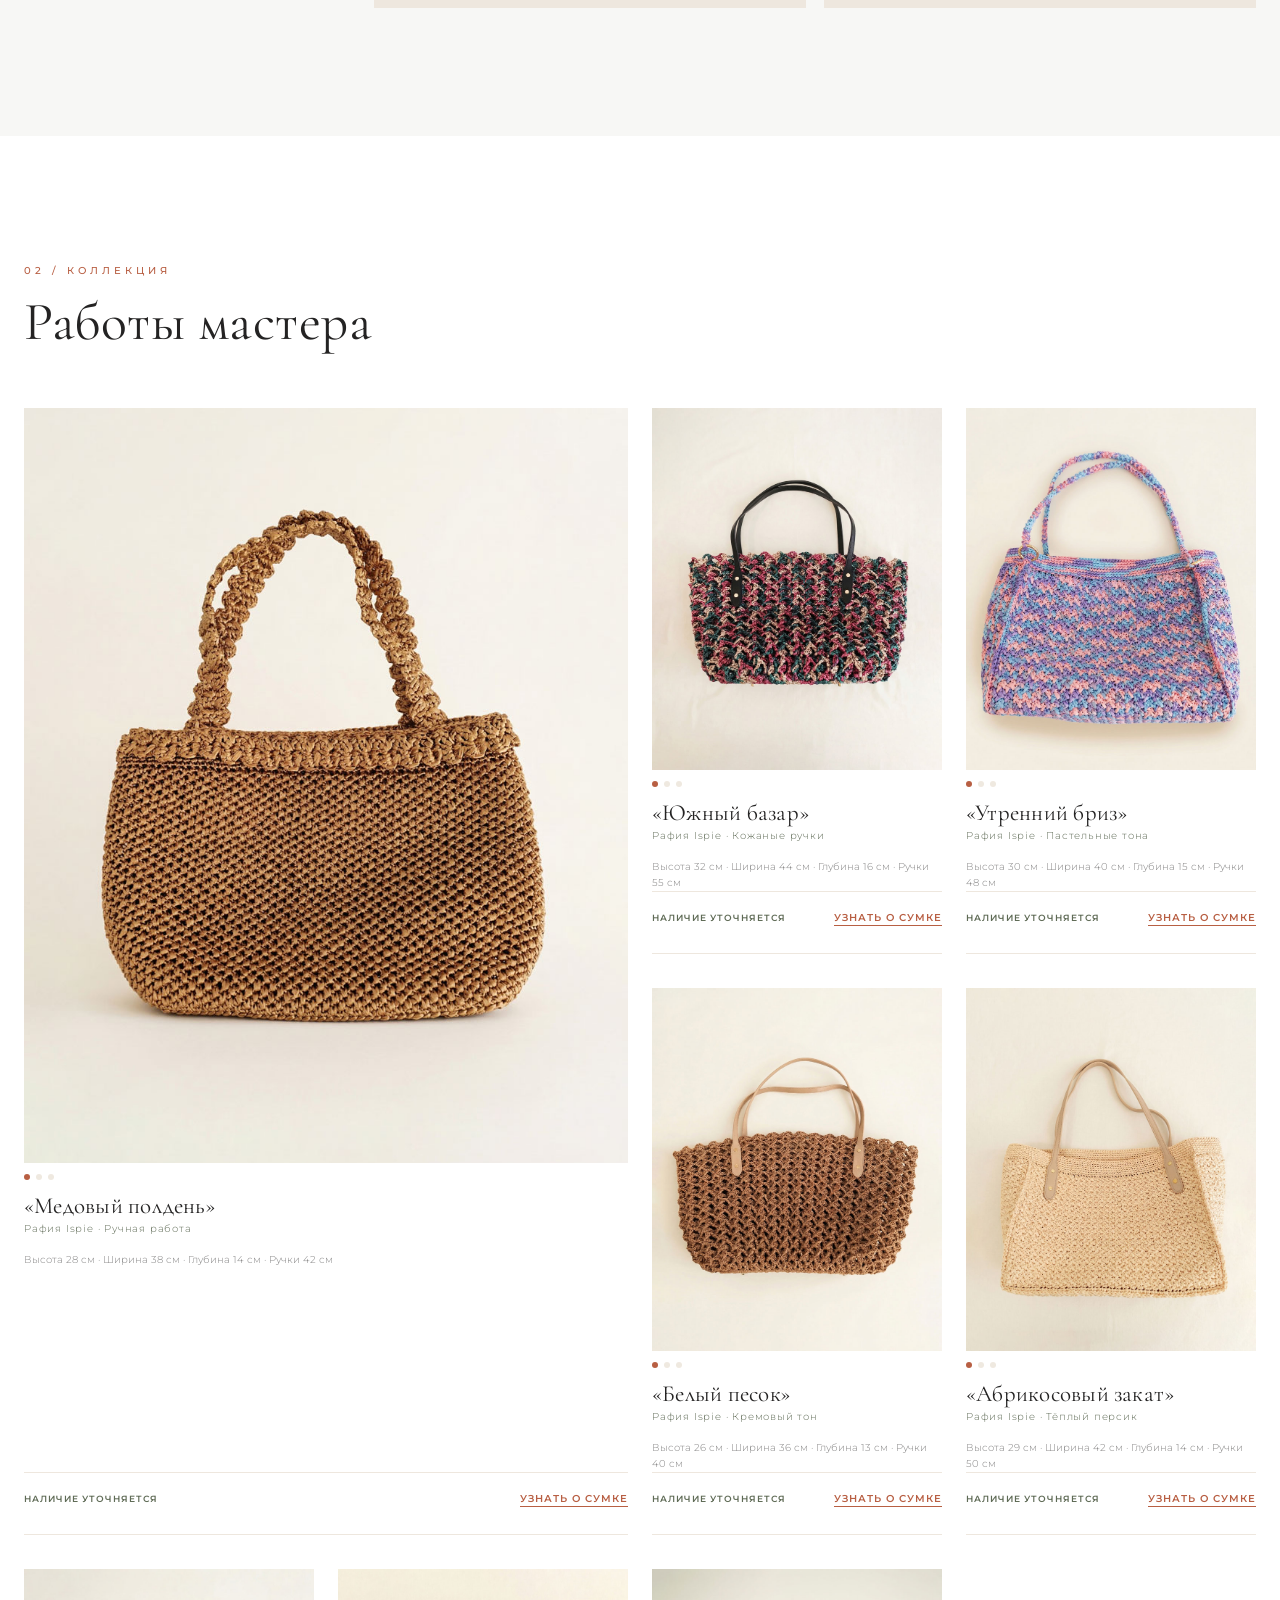
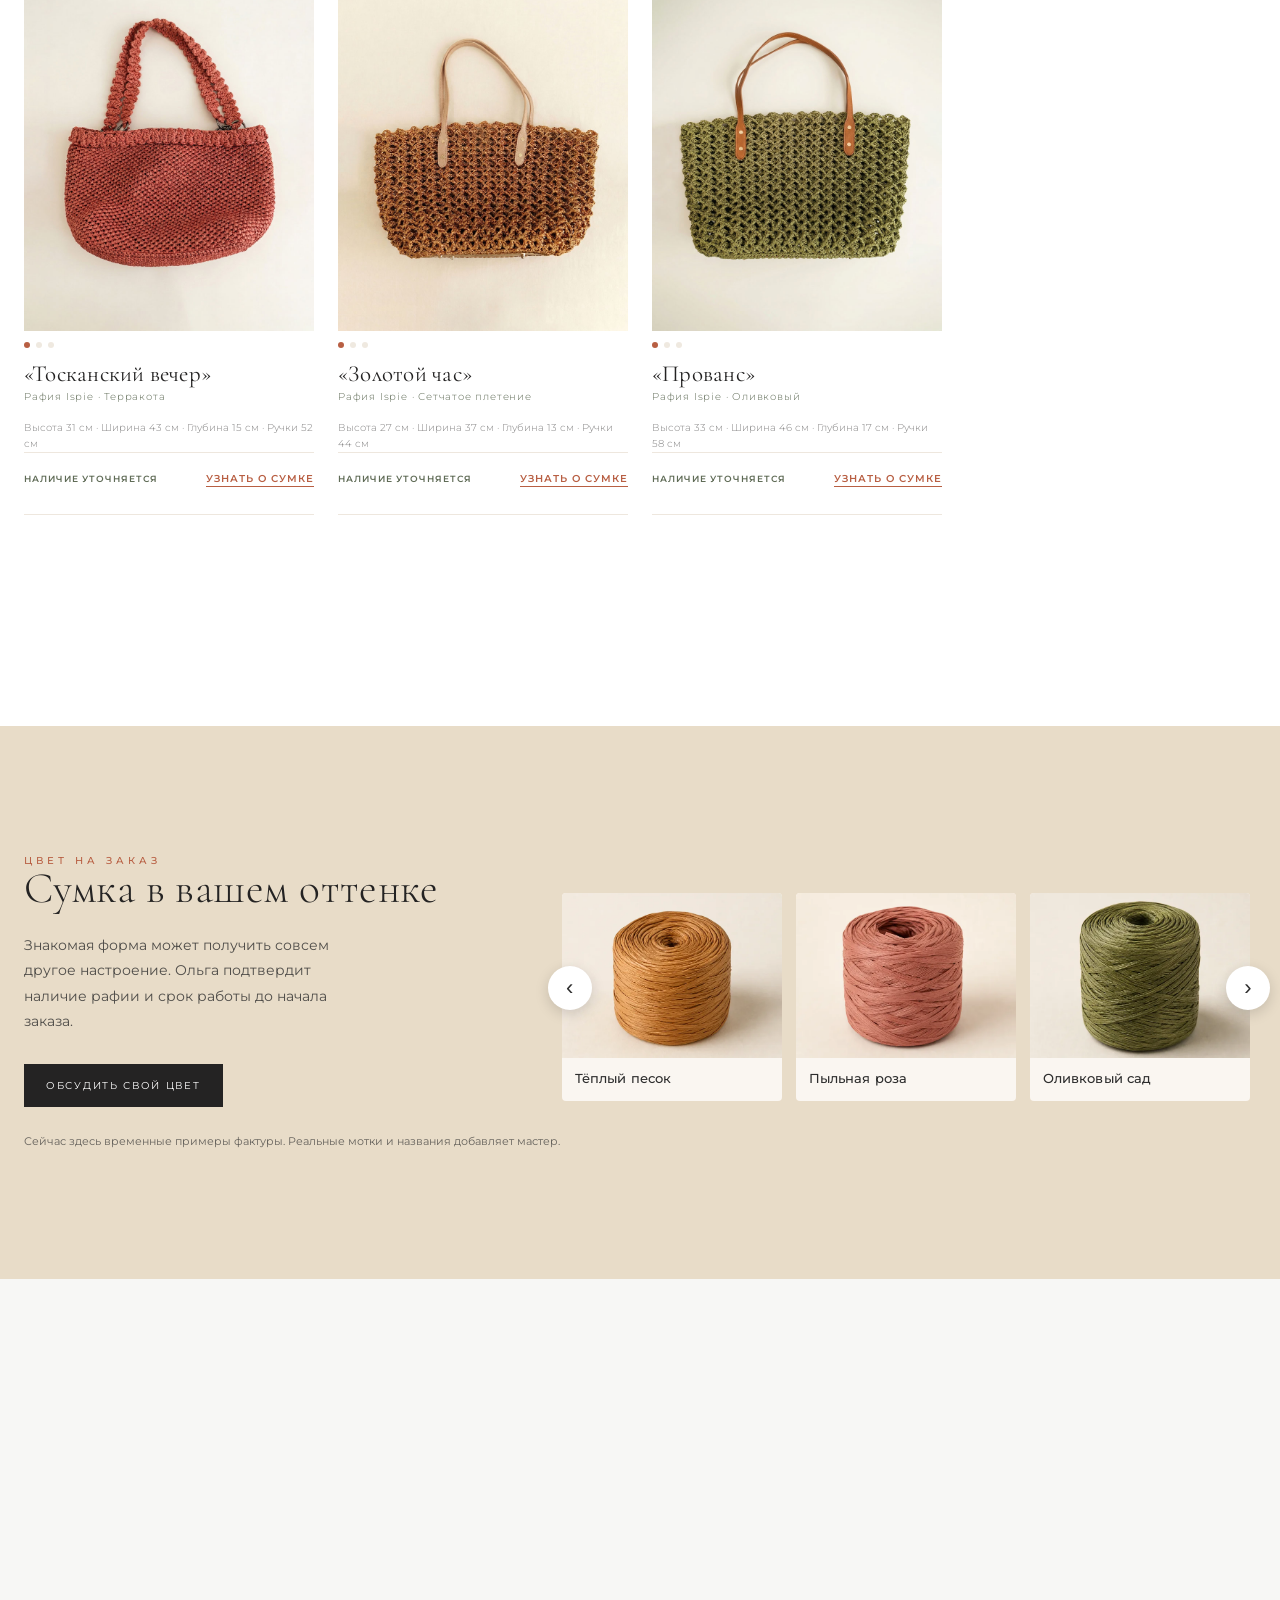
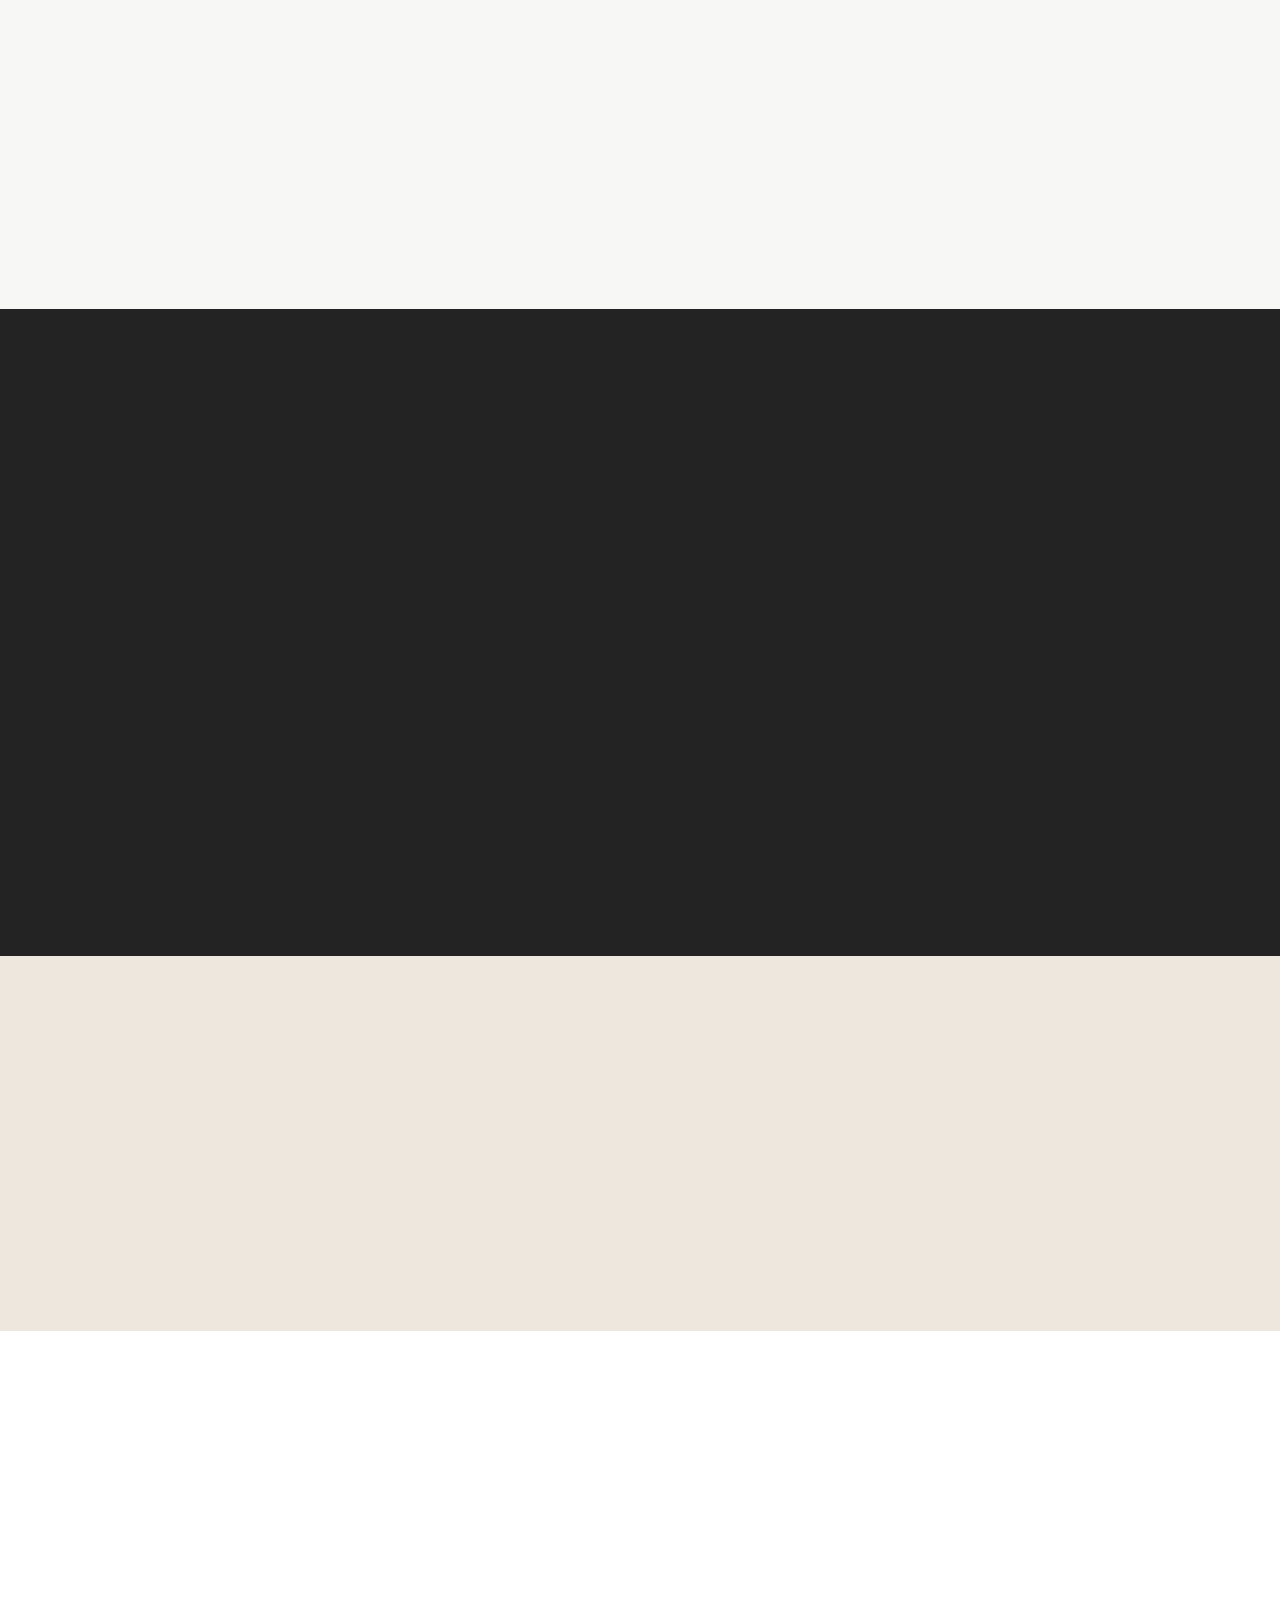
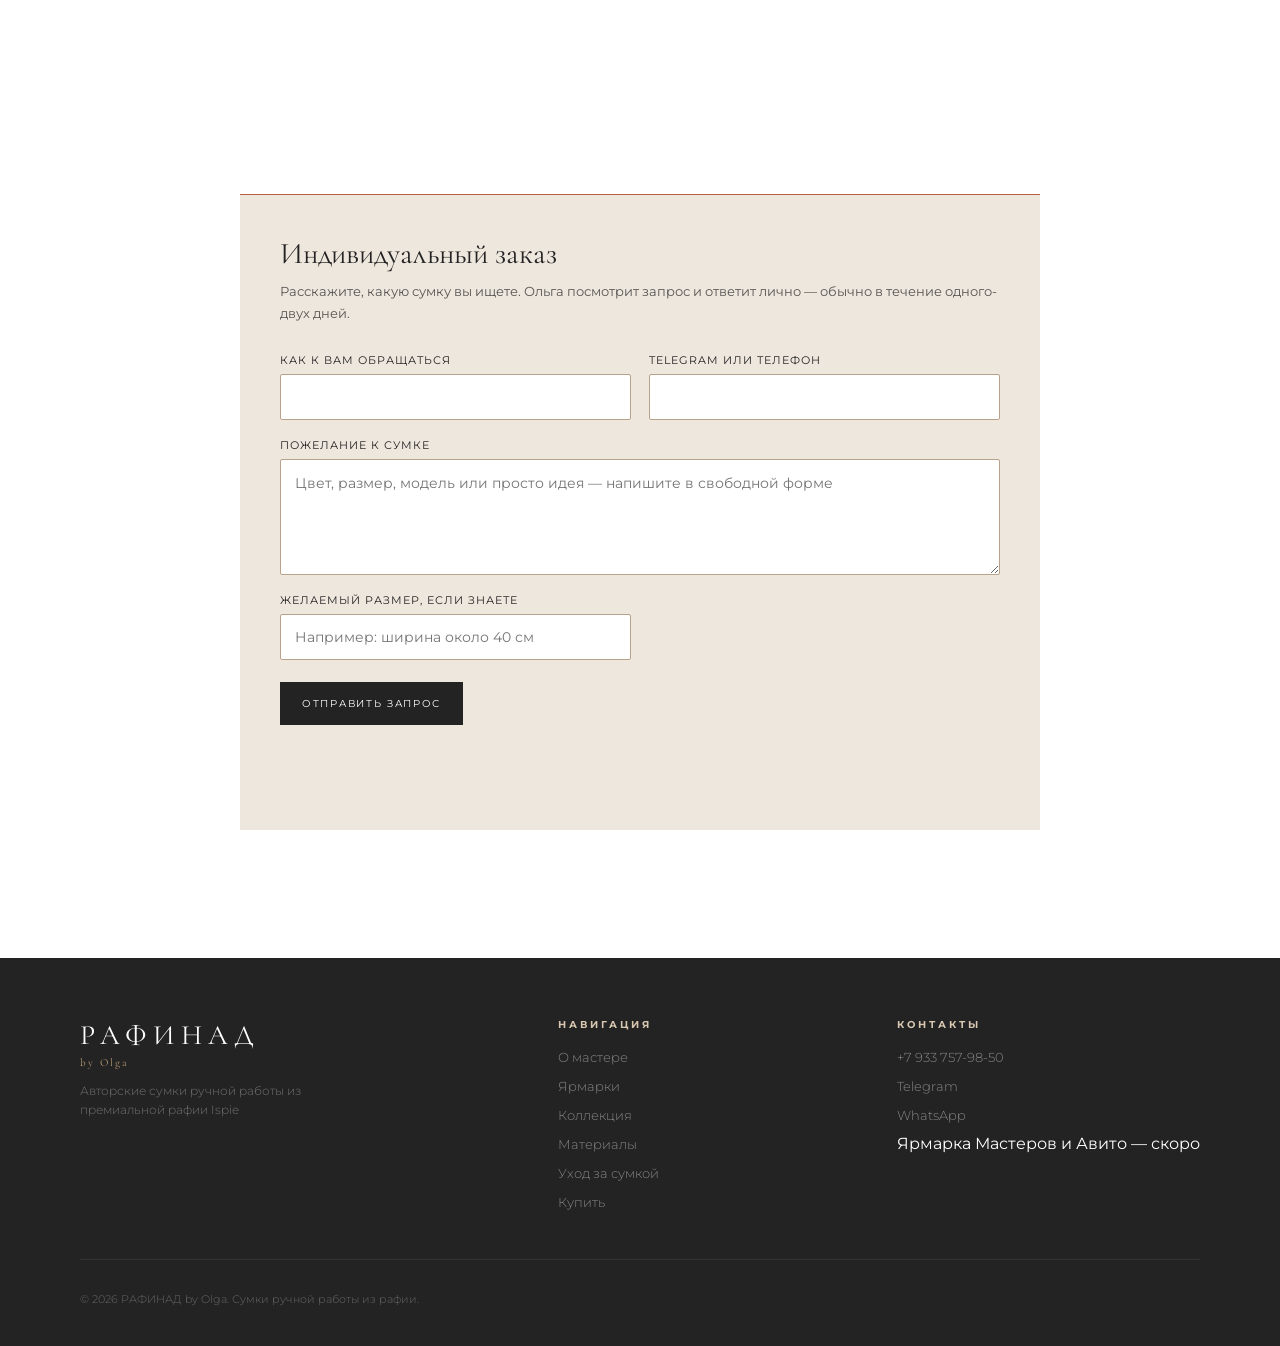
==== commit a176b3dc: "Поднять раздел ярмарок перед коллекцией" ====
--- a/index.html
+++ b/index.html
@@ -454,9 +454,9 @@
   <button class="menu-toggle" type="button" aria-expanded="false" aria-controls="site-navigation">Меню</button>
   <ul class="nav-links" id="site-navigation">
     <li><a href="#about">О мастере</a></li>
+    <li><a href="#fairs">Ярмарки</a></li>
     <li><a href="#gallery">Коллекция</a></li>
     <li><a href="#materials">Материалы</a></li>
-    <li><a href="#fairs">Ярмарки</a></li>
     <li><a href="#buy" class="nav-cta">Купить</a></li>
   </ul>
 </nav>
@@ -512,237 +512,6 @@
 </section>
 
 <div class="weave-divider" style="background: white;"></div>
-
-<!-- GALLERY -->
-<section class="gallery" id="gallery">
-  <div class="section-header reveal">
-    <div class="tag">02 / Коллекция</div>
-    <h2 class="serif">Работы мастера</h2>
-  </div>
-  <div class="gallery-grid reveal">
-
-    <div class="bag-card">
-      <div class="bag-slider" data-index="0">
-        <div class="bag-slides">
-          <div class="bag-slide"><img src="bag1-1.jpg" alt="Медовый полдень" loading="lazy"></div>
-          <div class="bag-slide"><img src="bag1-2.jpg" alt="Медовый полдень — деталь" loading="lazy"></div>
-          <div class="bag-slide"><img src="bag1-3.jpg" alt="Медовый полдень — в руке" loading="lazy"></div>
-        </div>
-      </div>
-      <div class="bag-arrows">
-        <button class="bag-arrow" data-dir="-1">&#8249;</button>
-        <button class="bag-arrow" data-dir="1">&#8250;</button>
-      </div>
-      <div class="bag-dots">
-        <button class="bag-dot active"></button>
-        <button class="bag-dot"></button>
-        <button class="bag-dot"></button>
-      </div>
-      <div class="bag-info"><div class="bag-name serif">«Медовый полдень»</div><div class="bag-desc">Рафия Ispie · Ручная работа</div></div>
-      <div class="bag-specs">Высота 28 см · Ширина 38 см · Глубина 14 см · Ручки 42 см</div>
-    </div>
-
-    <div class="bag-card">
-      <div class="bag-slider" data-index="0">
-        <div class="bag-slides">
-          <div class="bag-slide"><img src="bag2-1.jpg" alt="Южный базар" loading="lazy"></div>
-          <div class="bag-slide"><img src="bag2-2.jpg" alt="Южный базар — деталь" loading="lazy"></div>
-          <div class="bag-slide"><img src="bag2-3.jpg" alt="Южный базар — в руке" loading="lazy"></div>
-        </div>
-      </div>
-      <div class="bag-arrows">
-        <button class="bag-arrow" data-dir="-1">&#8249;</button>
-        <button class="bag-arrow" data-dir="1">&#8250;</button>
-      </div>
-      <div class="bag-dots">
-        <button class="bag-dot active"></button>
-        <button class="bag-dot"></button>
-        <button class="bag-dot"></button>
-      </div>
-      <div class="bag-info"><div class="bag-name serif">«Южный базар»</div><div class="bag-desc">Рафия Ispie · Кожаные ручки</div></div>
-      <div class="bag-specs">Высота 32 см · Ширина 44 см · Глубина 16 см · Ручки 55 см</div>
-    </div>
-
-    <div class="bag-card">
-      <div class="bag-slider" data-index="0">
-        <div class="bag-slides">
-          <div class="bag-slide"><img src="bag3-1.jpg" alt="Утренний бриз" loading="lazy"></div>
-          <div class="bag-slide"><img src="bag3-2.jpg" alt="Утренний бриз — деталь" loading="lazy"></div>
-          <div class="bag-slide"><img src="bag3-3.jpg" alt="Утренний бриз — в руке" loading="lazy"></div>
-        </div>
-      </div>
-      <div class="bag-arrows">
-        <button class="bag-arrow" data-dir="-1">&#8249;</button>
-        <button class="bag-arrow" data-dir="1">&#8250;</button>
-      </div>
-      <div class="bag-dots">
-        <button class="bag-dot active"></button>
-        <button class="bag-dot"></button>
-        <button class="bag-dot"></button>
-      </div>
-      <div class="bag-info"><div class="bag-name serif">«Утренний бриз»</div><div class="bag-desc">Рафия Ispie · Пастельные тона</div></div>
-      <div class="bag-specs">Высота 30 см · Ширина 40 см · Глубина 15 см · Ручки 48 см</div>
-    </div>
-
-    <div class="bag-card">
-      <div class="bag-slider" data-index="0">
-        <div class="bag-slides">
-          <div class="bag-slide"><img src="bag4-1.jpg" alt="Белый песок" loading="lazy"></div>
-          <div class="bag-slide"><img src="bag4-2.jpg" alt="Белый песок — деталь" loading="lazy"></div>
-          <div class="bag-slide"><img src="bag4-3.jpg" alt="Белый песок — в руке" loading="lazy"></div>
-        </div>
-      </div>
-      <div class="bag-arrows">
-        <button class="bag-arrow" data-dir="-1">&#8249;</button>
-        <button class="bag-arrow" data-dir="1">&#8250;</button>
-      </div>
-      <div class="bag-dots">
-        <button class="bag-dot active"></button>
-        <button class="bag-dot"></button>
-        <button class="bag-dot"></button>
-      </div>
-      <div class="bag-info"><div class="bag-name serif">«Белый песок»</div><div class="bag-desc">Рафия Ispie · Кремовый тон</div></div>
-      <div class="bag-specs">Высота 26 см · Ширина 36 см · Глубина 13 см · Ручки 40 см</div>
-    </div>
-
-    <div class="bag-card">
-      <div class="bag-slider" data-index="0">
-        <div class="bag-slides">
-          <div class="bag-slide"><img src="bag5-1.jpg" alt="Абрикосовый закат" loading="lazy"></div>
-          <div class="bag-slide"><img src="bag5-2.jpg" alt="Абрикосовый закат — деталь" loading="lazy"></div>
-          <div class="bag-slide"><img src="bag5-3.jpg" alt="Абрикосовый закат — в руке" loading="lazy"></div>
-        </div>
-      </div>
-      <div class="bag-arrows">
-        <button class="bag-arrow" data-dir="-1">&#8249;</button>
-        <button class="bag-arrow" data-dir="1">&#8250;</button>
-      </div>
-      <div class="bag-dots">
-        <button class="bag-dot active"></button>
-        <button class="bag-dot"></button>
-        <button class="bag-dot"></button>
-      </div>
-      <div class="bag-info"><div class="bag-name serif">«Абрикосовый закат»</div><div class="bag-desc">Рафия Ispie · Тёплый персик</div></div>
-      <div class="bag-specs">Высота 29 см · Ширина 42 см · Глубина 14 см · Ручки 50 см</div>
-    </div>
-
-    <div class="bag-card">
-      <div class="bag-slider" data-index="0">
-        <div class="bag-slides">
-          <div class="bag-slide"><img src="bag6-1.jpg" alt="Тосканский вечер" loading="lazy"></div>
-          <div class="bag-slide"><img src="bag6-2.jpg" alt="Тосканский вечер — деталь" loading="lazy"></div>
-          <div class="bag-slide"><img src="bag6-3.jpg" alt="Тосканский вечер — в руке" loading="lazy"></div>
-        </div>
-      </div>
-      <div class="bag-arrows">
-        <button class="bag-arrow" data-dir="-1">&#8249;</button>
-        <button class="bag-arrow" data-dir="1">&#8250;</button>
-      </div>
-      <div class="bag-dots">
-        <button class="bag-dot active"></button>
-        <button class="bag-dot"></button>
-        <button class="bag-dot"></button>
-      </div>
-      <div class="bag-info"><div class="bag-name serif">«Тосканский вечер»</div><div class="bag-desc">Рафия Ispie · Терракота</div></div>
-      <div class="bag-specs">Высота 31 см · Ширина 43 см · Глубина 15 см · Ручки 52 см</div>
-    </div>
-
-    <div class="bag-card">
-      <div class="bag-slider" data-index="0">
-        <div class="bag-slides">
-          <div class="bag-slide"><img src="bag7-1.jpg" alt="Золотой час" loading="lazy"></div>
-          <div class="bag-slide"><img src="bag7-2.jpg" alt="Золотой час — деталь" loading="lazy"></div>
-          <div class="bag-slide"><img src="bag7-3.jpg" alt="Золотой час — в руке" loading="lazy"></div>
-        </div>
-      </div>
-      <div class="bag-arrows">
-        <button class="bag-arrow" data-dir="-1">&#8249;</button>
-        <button class="bag-arrow" data-dir="1">&#8250;</button>
-      </div>
-      <div class="bag-dots">
-        <button class="bag-dot active"></button>
-        <button class="bag-dot"></button>
-        <button class="bag-dot"></button>
-      </div>
-      <div class="bag-info"><div class="bag-name serif">«Золотой час»</div><div class="bag-desc">Рафия Ispie · Сетчатое плетение</div></div>
-      <div class="bag-specs">Высота 27 см · Ширина 37 см · Глубина 13 см · Ручки 44 см</div>
-    </div>
-
-    <div class="bag-card">
-      <div class="bag-slider" data-index="0">
-        <div class="bag-slides">
-          <div class="bag-slide"><img src="bag8-1.jpg" alt="Прованс" loading="lazy"></div>
-          <div class="bag-slide"><img src="bag8-2.jpg" alt="Прованс — деталь" loading="lazy"></div>
-          <div class="bag-slide"><img src="bag8-3.jpg" alt="Прованс — в руке" loading="lazy"></div>
-        </div>
-      </div>
-      <div class="bag-arrows">
-        <button class="bag-arrow" data-dir="-1">&#8249;</button>
-        <button class="bag-arrow" data-dir="1">&#8250;</button>
-      </div>
-      <div class="bag-dots">
-        <button class="bag-dot active"></button>
-        <button class="bag-dot"></button>
-        <button class="bag-dot"></button>
-      </div>
-      <div class="bag-info"><div class="bag-name serif">«Прованс»</div><div class="bag-desc">Рафия Ispie · Оливковый</div></div>
-      <div class="bag-specs">Высота 33 см · Ширина 46 см · Глубина 17 см · Ручки 58 см</div>
-    </div>
-
-  </div>
-  <p class="gallery-note reveal">Наличие и цену Ольга уточнит по запросу. В мастерской появляется только <strong>4–8 сумок в месяц</strong> — каждую можно обсудить до покупки.</p>
-</section>
-
-<!-- PROCESS -->
-<section class="process">
-  <div class="section-header reveal">
-    <div class="tag">03 / Материал и процесс</div>
-    <h2 class="serif">Из чего это сделано</h2>
-  </div>
-  <div class="process-grid">
-    <div class="process-item reveal">
-      <div class="process-num serif">01</div>
-      <h3>Рафия Ispie</h3>
-      <p>Рафия Ispie из 100% вискозы. Материал лёгкий, хорошо держит форму и позволяет получить ту самую выразительную фактуру плетения.</p>
-    </div>
-    <div class="process-item reveal">
-      <div class="process-num serif">02</div>
-      <h3>Без повторов</h3>
-      <p>Каждая модель придумана отдельно, под конкретный характер и форму. Одна сумка существует в одном экземпляре, и это не маркетинговый приём.</p>
-    </div>
-    <div class="process-item reveal">
-      <div class="process-num serif">03</div>
-      <h3>Время</h3>
-      <p>Одна сумка делается три–пять вечеров. Это медленно, и именно поэтому видно в деталях.</p>
-    </div>
-  </div>
-</section>
-
-<!-- MATERIALS -->
-<section class="materials" id="materials">
-  <div class="materials-inner">
-    <div class="reveal">
-      <div class="tag">04 / Материал</div>
-      <h2 class="serif">Рафия: что это такое</h2>
-      <p>Ispie — рафия из 100% вискозы: материала на основе целлюлозы. Ольга выбрала её за лёгкость, выразительную фактуру и способность хорошо держать форму в ручном плетении.</p>
-      <a class="materials-care" href="care/">Как ухаживать за сумкой</a>
-    </div>
-    <div class="facts reveal">
-      <div class="fact"><div class="fact-icon serif">◈</div><div><h4>100% вискоза</h4><p>Состав материала Ispie, с которым работает Ольга.</p></div></div>
-      <div class="fact"><div class="fact-icon serif">✿</div><div><h4>Долговечный</h4><p>Хорошо сплетённая рафия служит несколько лет без потери формы.</p></div></div>
-      <div class="fact"><div class="fact-icon serif">✦</div><div><h4>Живая текстура</h4><p>Плетение остаётся выразительным: оттенок и рельеф раскрываются в каждой модели по-своему.</p></div></div>
-      <div class="fact"><div class="fact-icon serif">❀</div><div><h4>Лёгкий</h4><p>Летняя сумка не должна тянуть плечо. Рафия с этим справляется лучше кожи.</p></div></div>
-    </div>
-  </div>
-</section>
-
-<!-- QUOTE -->
-<section class="quote-section">
-  <div class="reveal">
-    <p class="quote-text serif">«Эта сумка вязалась три вечера, под любимый сериал и чашку чая.»</p>
-    <div class="quote-author">— Ольга</div>
-  </div>
-</section>
 
 <!-- FAIRS -->
 <section class="fairs" id="fairs" aria-labelledby="fairs-title">
@@ -789,6 +558,237 @@
 </section>
 
 
+<!-- GALLERY -->
+<section class="gallery" id="gallery">
+  <div class="section-header reveal">
+    <div class="tag">02 / Коллекция</div>
+    <h2 class="serif">Работы мастера</h2>
+  </div>
+  <div class="gallery-grid reveal">
+
+    <div class="bag-card">
+      <div class="bag-slider" data-index="0">
+        <div class="bag-slides">
+          <div class="bag-slide"><img src="bag1-1.jpg" alt="Медовый полдень" loading="lazy"></div>
+          <div class="bag-slide"><img src="bag1-2.jpg" alt="Медовый полдень — деталь" loading="lazy"></div>
+          <div class="bag-slide"><img src="bag1-3.jpg" alt="Медовый полдень — в руке" loading="lazy"></div>
+        </div>
+      </div>
+      <div class="bag-arrows">
+        <button class="bag-arrow" data-dir="-1">&#8249;</button>
+        <button class="bag-arrow" data-dir="1">&#8250;</button>
+      </div>
+      <div class="bag-dots">
+        <button class="bag-dot active"></button>
+        <button class="bag-dot"></button>
+        <button class="bag-dot"></button>
+      </div>
+      <div class="bag-info"><div class="bag-name serif">«Медовый полдень»</div><div class="bag-desc">Рафия Ispie · Ручная работа</div></div>
+      <div class="bag-specs">Высота 28 см · Ширина 38 см · Глубина 14 см · Ручки 42 см</div>
+    </div>
+
+    <div class="bag-card">
+      <div class="bag-slider" data-index="0">
+        <div class="bag-slides">
+          <div class="bag-slide"><img src="bag2-1.jpg" alt="Южный базар" loading="lazy"></div>
+          <div class="bag-slide"><img src="bag2-2.jpg" alt="Южный базар — деталь" loading="lazy"></div>
+          <div class="bag-slide"><img src="bag2-3.jpg" alt="Южный базар — в руке" loading="lazy"></div>
+        </div>
+      </div>
+      <div class="bag-arrows">
+        <button class="bag-arrow" data-dir="-1">&#8249;</button>
+        <button class="bag-arrow" data-dir="1">&#8250;</button>
+      </div>
+      <div class="bag-dots">
+        <button class="bag-dot active"></button>
+        <button class="bag-dot"></button>
+        <button class="bag-dot"></button>
+      </div>
+      <div class="bag-info"><div class="bag-name serif">«Южный базар»</div><div class="bag-desc">Рафия Ispie · Кожаные ручки</div></div>
+      <div class="bag-specs">Высота 32 см · Ширина 44 см · Глубина 16 см · Ручки 55 см</div>
+    </div>
+
+    <div class="bag-card">
+      <div class="bag-slider" data-index="0">
+        <div class="bag-slides">
+          <div class="bag-slide"><img src="bag3-1.jpg" alt="Утренний бриз" loading="lazy"></div>
+          <div class="bag-slide"><img src="bag3-2.jpg" alt="Утренний бриз — деталь" loading="lazy"></div>
+          <div class="bag-slide"><img src="bag3-3.jpg" alt="Утренний бриз — в руке" loading="lazy"></div>
+        </div>
+      </div>
+      <div class="bag-arrows">
+        <button class="bag-arrow" data-dir="-1">&#8249;</button>
+        <button class="bag-arrow" data-dir="1">&#8250;</button>
+      </div>
+      <div class="bag-dots">
+        <button class="bag-dot active"></button>
+        <button class="bag-dot"></button>
+        <button class="bag-dot"></button>
+      </div>
+      <div class="bag-info"><div class="bag-name serif">«Утренний бриз»</div><div class="bag-desc">Рафия Ispie · Пастельные тона</div></div>
+      <div class="bag-specs">Высота 30 см · Ширина 40 см · Глубина 15 см · Ручки 48 см</div>
+    </div>
+
+    <div class="bag-card">
+      <div class="bag-slider" data-index="0">
+        <div class="bag-slides">
+          <div class="bag-slide"><img src="bag4-1.jpg" alt="Белый песок" loading="lazy"></div>
+          <div class="bag-slide"><img src="bag4-2.jpg" alt="Белый песок — деталь" loading="lazy"></div>
+          <div class="bag-slide"><img src="bag4-3.jpg" alt="Белый песок — в руке" loading="lazy"></div>
+        </div>
+      </div>
+      <div class="bag-arrows">
+        <button class="bag-arrow" data-dir="-1">&#8249;</button>
+        <button class="bag-arrow" data-dir="1">&#8250;</button>
+      </div>
+      <div class="bag-dots">
+        <button class="bag-dot active"></button>
+        <button class="bag-dot"></button>
+        <button class="bag-dot"></button>
+      </div>
+      <div class="bag-info"><div class="bag-name serif">«Белый песок»</div><div class="bag-desc">Рафия Ispie · Кремовый тон</div></div>
+      <div class="bag-specs">Высота 26 см · Ширина 36 см · Глубина 13 см · Ручки 40 см</div>
+    </div>
+
+    <div class="bag-card">
+      <div class="bag-slider" data-index="0">
+        <div class="bag-slides">
+          <div class="bag-slide"><img src="bag5-1.jpg" alt="Абрикосовый закат" loading="lazy"></div>
+          <div class="bag-slide"><img src="bag5-2.jpg" alt="Абрикосовый закат — деталь" loading="lazy"></div>
+          <div class="bag-slide"><img src="bag5-3.jpg" alt="Абрикосовый закат — в руке" loading="lazy"></div>
+        </div>
+      </div>
+      <div class="bag-arrows">
+        <button class="bag-arrow" data-dir="-1">&#8249;</button>
+        <button class="bag-arrow" data-dir="1">&#8250;</button>
+      </div>
+      <div class="bag-dots">
+        <button class="bag-dot active"></button>
+        <button class="bag-dot"></button>
+        <button class="bag-dot"></button>
+      </div>
+      <div class="bag-info"><div class="bag-name serif">«Абрикосовый закат»</div><div class="bag-desc">Рафия Ispie · Тёплый персик</div></div>
+      <div class="bag-specs">Высота 29 см · Ширина 42 см · Глубина 14 см · Ручки 50 см</div>
+    </div>
+
+    <div class="bag-card">
+      <div class="bag-slider" data-index="0">
+        <div class="bag-slides">
+          <div class="bag-slide"><img src="bag6-1.jpg" alt="Тосканский вечер" loading="lazy"></div>
+          <div class="bag-slide"><img src="bag6-2.jpg" alt="Тосканский вечер — деталь" loading="lazy"></div>
+          <div class="bag-slide"><img src="bag6-3.jpg" alt="Тосканский вечер — в руке" loading="lazy"></div>
+        </div>
+      </div>
+      <div class="bag-arrows">
+        <button class="bag-arrow" data-dir="-1">&#8249;</button>
+        <button class="bag-arrow" data-dir="1">&#8250;</button>
+      </div>
+      <div class="bag-dots">
+        <button class="bag-dot active"></button>
+        <button class="bag-dot"></button>
+        <button class="bag-dot"></button>
+      </div>
+      <div class="bag-info"><div class="bag-name serif">«Тосканский вечер»</div><div class="bag-desc">Рафия Ispie · Терракота</div></div>
+      <div class="bag-specs">Высота 31 см · Ширина 43 см · Глубина 15 см · Ручки 52 см</div>
+    </div>
+
+    <div class="bag-card">
+      <div class="bag-slider" data-index="0">
+        <div class="bag-slides">
+          <div class="bag-slide"><img src="bag7-1.jpg" alt="Золотой час" loading="lazy"></div>
+          <div class="bag-slide"><img src="bag7-2.jpg" alt="Золотой час — деталь" loading="lazy"></div>
+          <div class="bag-slide"><img src="bag7-3.jpg" alt="Золотой час — в руке" loading="lazy"></div>
+        </div>
+      </div>
+      <div class="bag-arrows">
+        <button class="bag-arrow" data-dir="-1">&#8249;</button>
+        <button class="bag-arrow" data-dir="1">&#8250;</button>
+      </div>
+      <div class="bag-dots">
+        <button class="bag-dot active"></button>
+        <button class="bag-dot"></button>
+        <button class="bag-dot"></button>
+      </div>
+      <div class="bag-info"><div class="bag-name serif">«Золотой час»</div><div class="bag-desc">Рафия Ispie · Сетчатое плетение</div></div>
+      <div class="bag-specs">Высота 27 см · Ширина 37 см · Глубина 13 см · Ручки 44 см</div>
+    </div>
+
+    <div class="bag-card">
+      <div class="bag-slider" data-index="0">
+        <div class="bag-slides">
+          <div class="bag-slide"><img src="bag8-1.jpg" alt="Прованс" loading="lazy"></div>
+          <div class="bag-slide"><img src="bag8-2.jpg" alt="Прованс — деталь" loading="lazy"></div>
+          <div class="bag-slide"><img src="bag8-3.jpg" alt="Прованс — в руке" loading="lazy"></div>
+        </div>
+      </div>
+      <div class="bag-arrows">
+        <button class="bag-arrow" data-dir="-1">&#8249;</button>
+        <button class="bag-arrow" data-dir="1">&#8250;</button>
+      </div>
+      <div class="bag-dots">
+        <button class="bag-dot active"></button>
+        <button class="bag-dot"></button>
+        <button class="bag-dot"></button>
+      </div>
+      <div class="bag-info"><div class="bag-name serif">«Прованс»</div><div class="bag-desc">Рафия Ispie · Оливковый</div></div>
+      <div class="bag-specs">Высота 33 см · Ширина 46 см · Глубина 17 см · Ручки 58 см</div>
+    </div>
+
+  </div>
+  <p class="gallery-note reveal">Наличие и цену Ольга уточнит по запросу. В мастерской появляется только <strong>4–8 сумок в месяц</strong> — каждую можно обсудить до покупки.</p>
+</section>
+
+<!-- PROCESS -->
+<section class="process">
+  <div class="section-header reveal">
+    <div class="tag">03 / Материал и процесс</div>
+    <h2 class="serif">Из чего это сделано</h2>
+  </div>
+  <div class="process-grid">
+    <div class="process-item reveal">
+      <div class="process-num serif">01</div>
+      <h3>Рафия Ispie</h3>
+      <p>Рафия Ispie из 100% вискозы. Материал лёгкий, хорошо держит форму и позволяет получить ту самую выразительную фактуру плетения.</p>
+    </div>
+    <div class="process-item reveal">
+      <div class="process-num serif">02</div>
+      <h3>Без повторов</h3>
+      <p>Каждая модель придумана отдельно, под конкретный характер и форму. Одна сумка существует в одном экземпляре, и это не маркетинговый приём.</p>
+    </div>
+    <div class="process-item reveal">
+      <div class="process-num serif">03</div>
+      <h3>Время</h3>
+      <p>Одна сумка делается три–пять вечеров. Это медленно, и именно поэтому видно в деталях.</p>
+    </div>
+  </div>
+</section>
+
+<!-- MATERIALS -->
+<section class="materials" id="materials">
+  <div class="materials-inner">
+    <div class="reveal">
+      <div class="tag">04 / Материал</div>
+      <h2 class="serif">Рафия: что это такое</h2>
+      <p>Ispie — рафия из 100% вискозы: материала на основе целлюлозы. Ольга выбрала её за лёгкость, выразительную фактуру и способность хорошо держать форму в ручном плетении.</p>
+      <a class="materials-care" href="care/">Как ухаживать за сумкой</a>
+    </div>
+    <div class="facts reveal">
+      <div class="fact"><div class="fact-icon serif">◈</div><div><h4>100% вискоза</h4><p>Состав материала Ispie, с которым работает Ольга.</p></div></div>
+      <div class="fact"><div class="fact-icon serif">✿</div><div><h4>Долговечный</h4><p>Хорошо сплетённая рафия служит несколько лет без потери формы.</p></div></div>
+      <div class="fact"><div class="fact-icon serif">✦</div><div><h4>Живая текстура</h4><p>Плетение остаётся выразительным: оттенок и рельеф раскрываются в каждой модели по-своему.</p></div></div>
+      <div class="fact"><div class="fact-icon serif">❀</div><div><h4>Лёгкий</h4><p>Летняя сумка не должна тянуть плечо. Рафия с этим справляется лучше кожи.</p></div></div>
+    </div>
+  </div>
+</section>
+
+<!-- QUOTE -->
+<section class="quote-section">
+  <div class="reveal">
+    <p class="quote-text serif">«Эта сумка вязалась три вечера, под любимый сериал и чашку чая.»</p>
+    <div class="quote-author">— Ольга</div>
+  </div>
+</section>
+
 <!-- BUY -->
 <section class="buy" id="buy">
   <div class="buy-intro reveal">
@@ -832,9 +832,9 @@
         <h4>Навигация</h4>
         <ul>
           <li><a href="#about">О мастере</a></li>
+          <li><a href="#fairs">Ярмарки</a></li>
           <li><a href="#gallery">Коллекция</a></li>
           <li><a href="#materials">Материалы</a></li>
-    <li><a href="#fairs">Ярмарки</a></li>
           <li><a href="care/">Уход за сумкой</a></li>
           <li><a href="#buy">Купить</a></li>
         </ul>
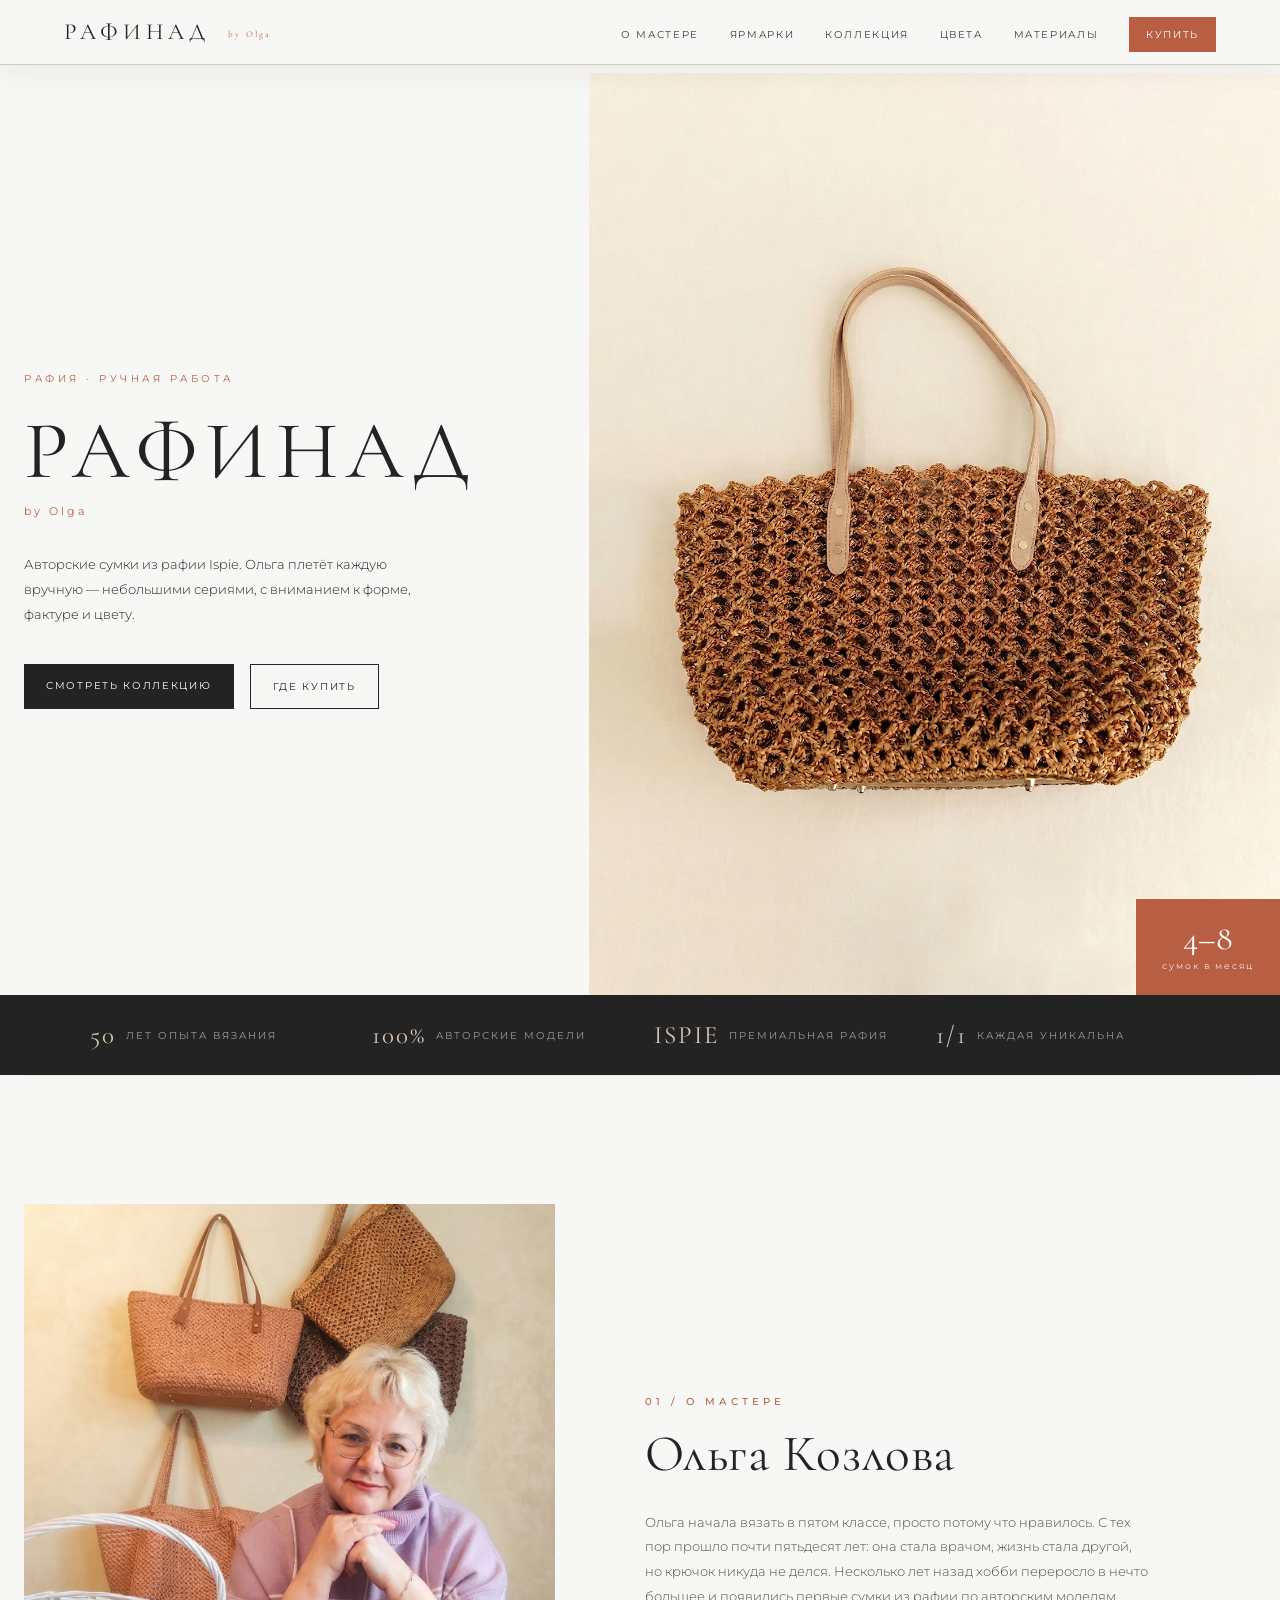
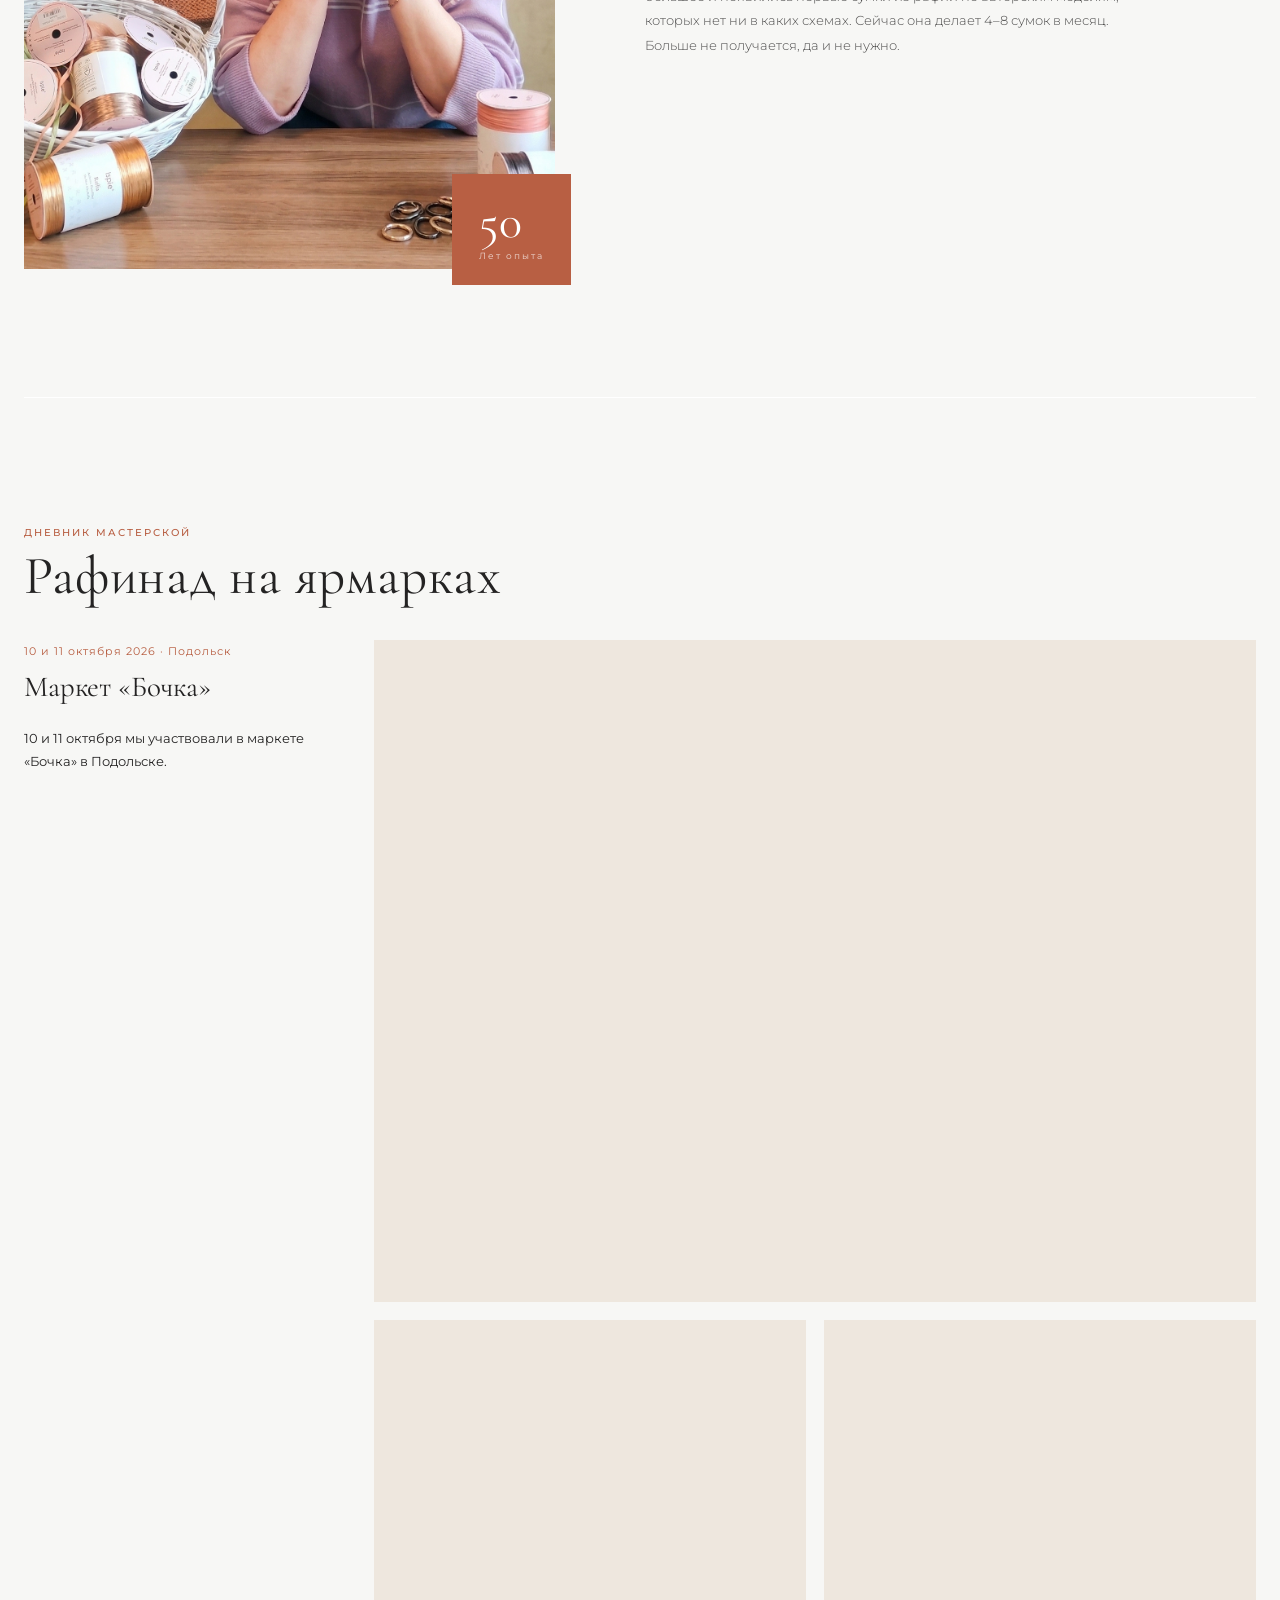
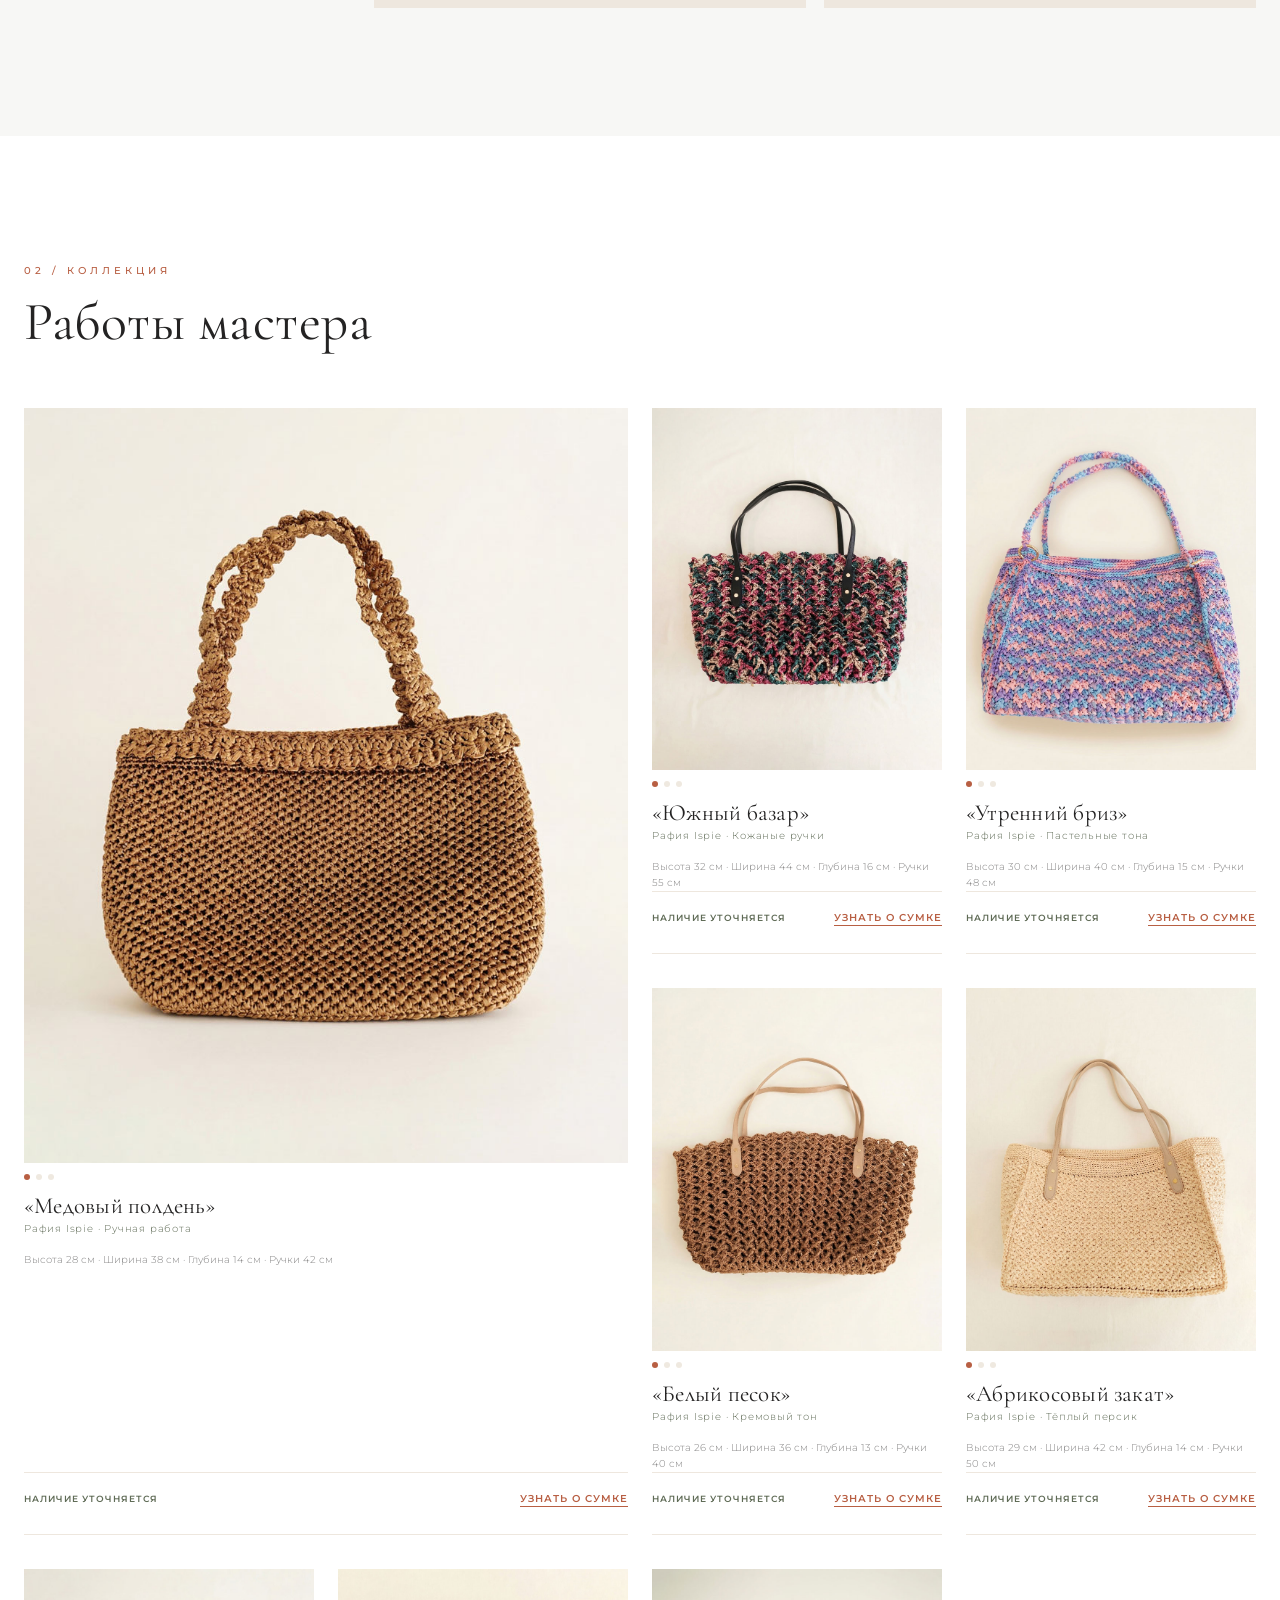
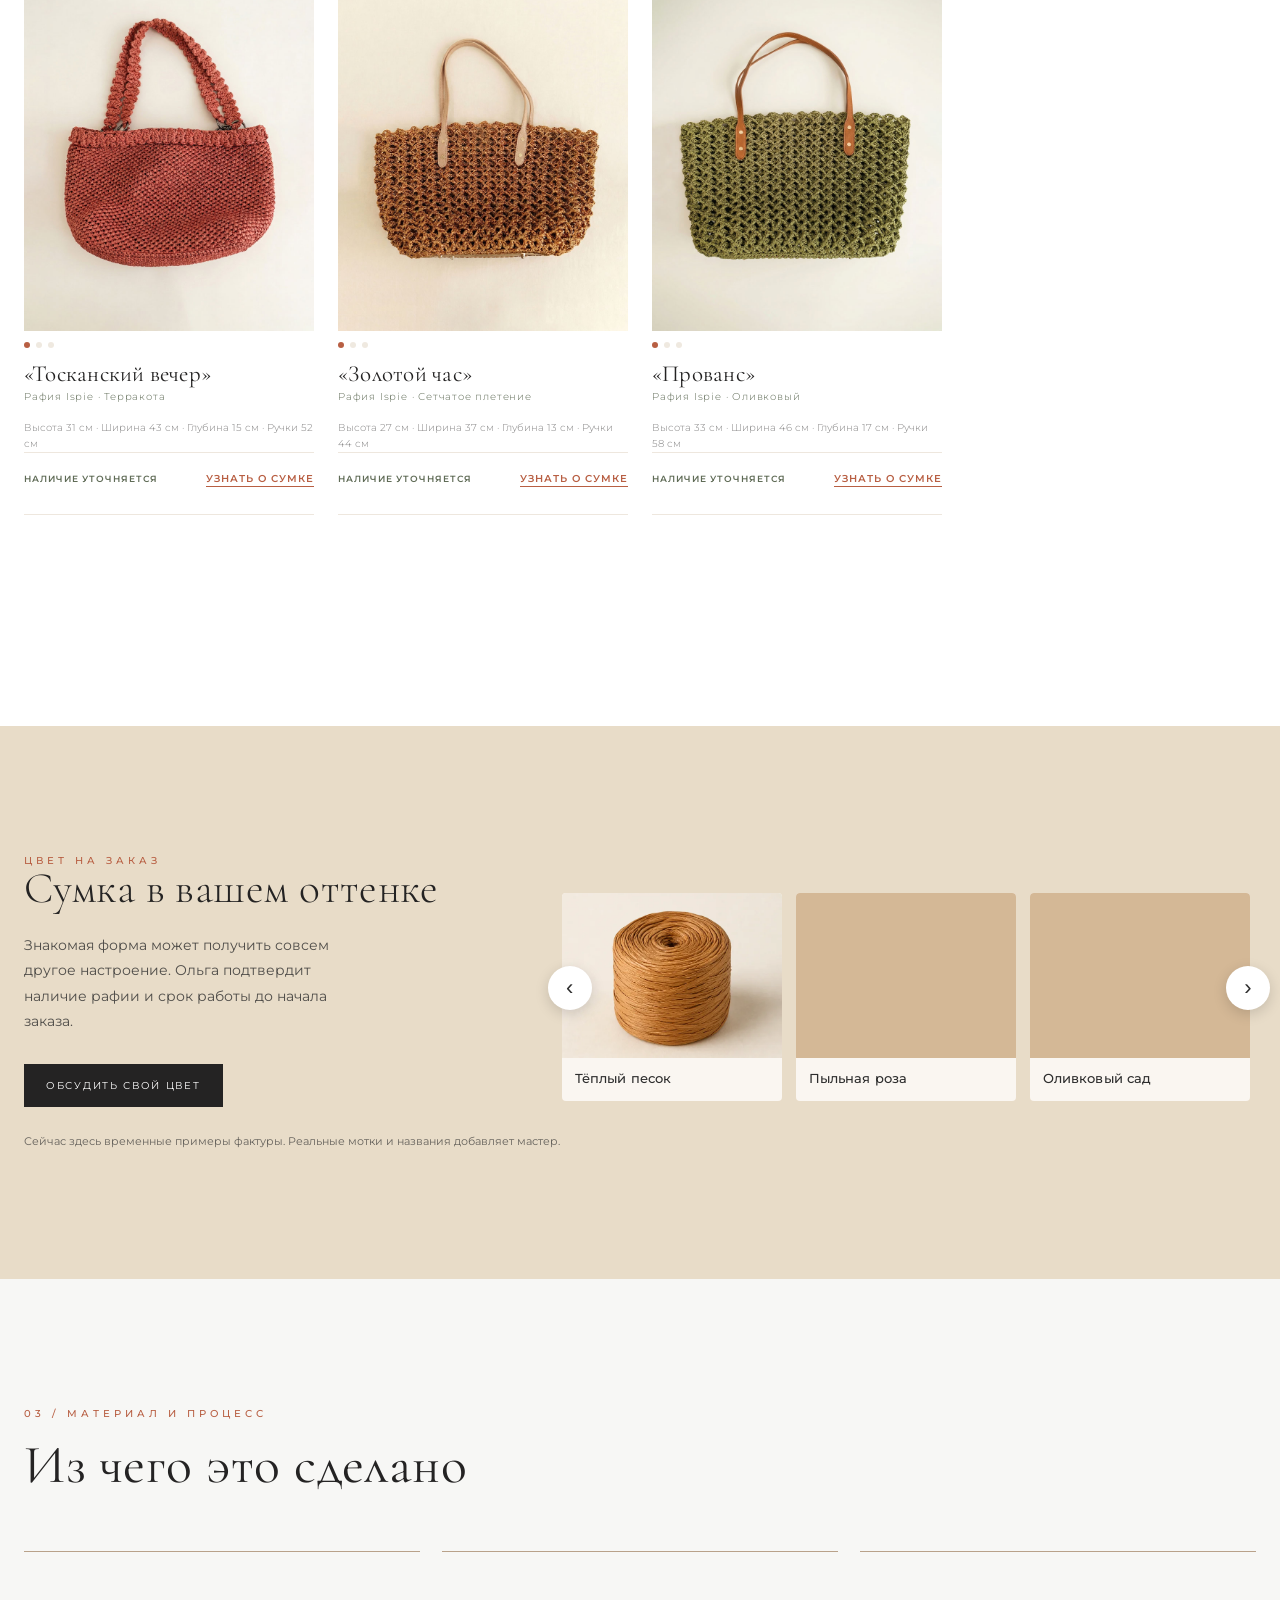
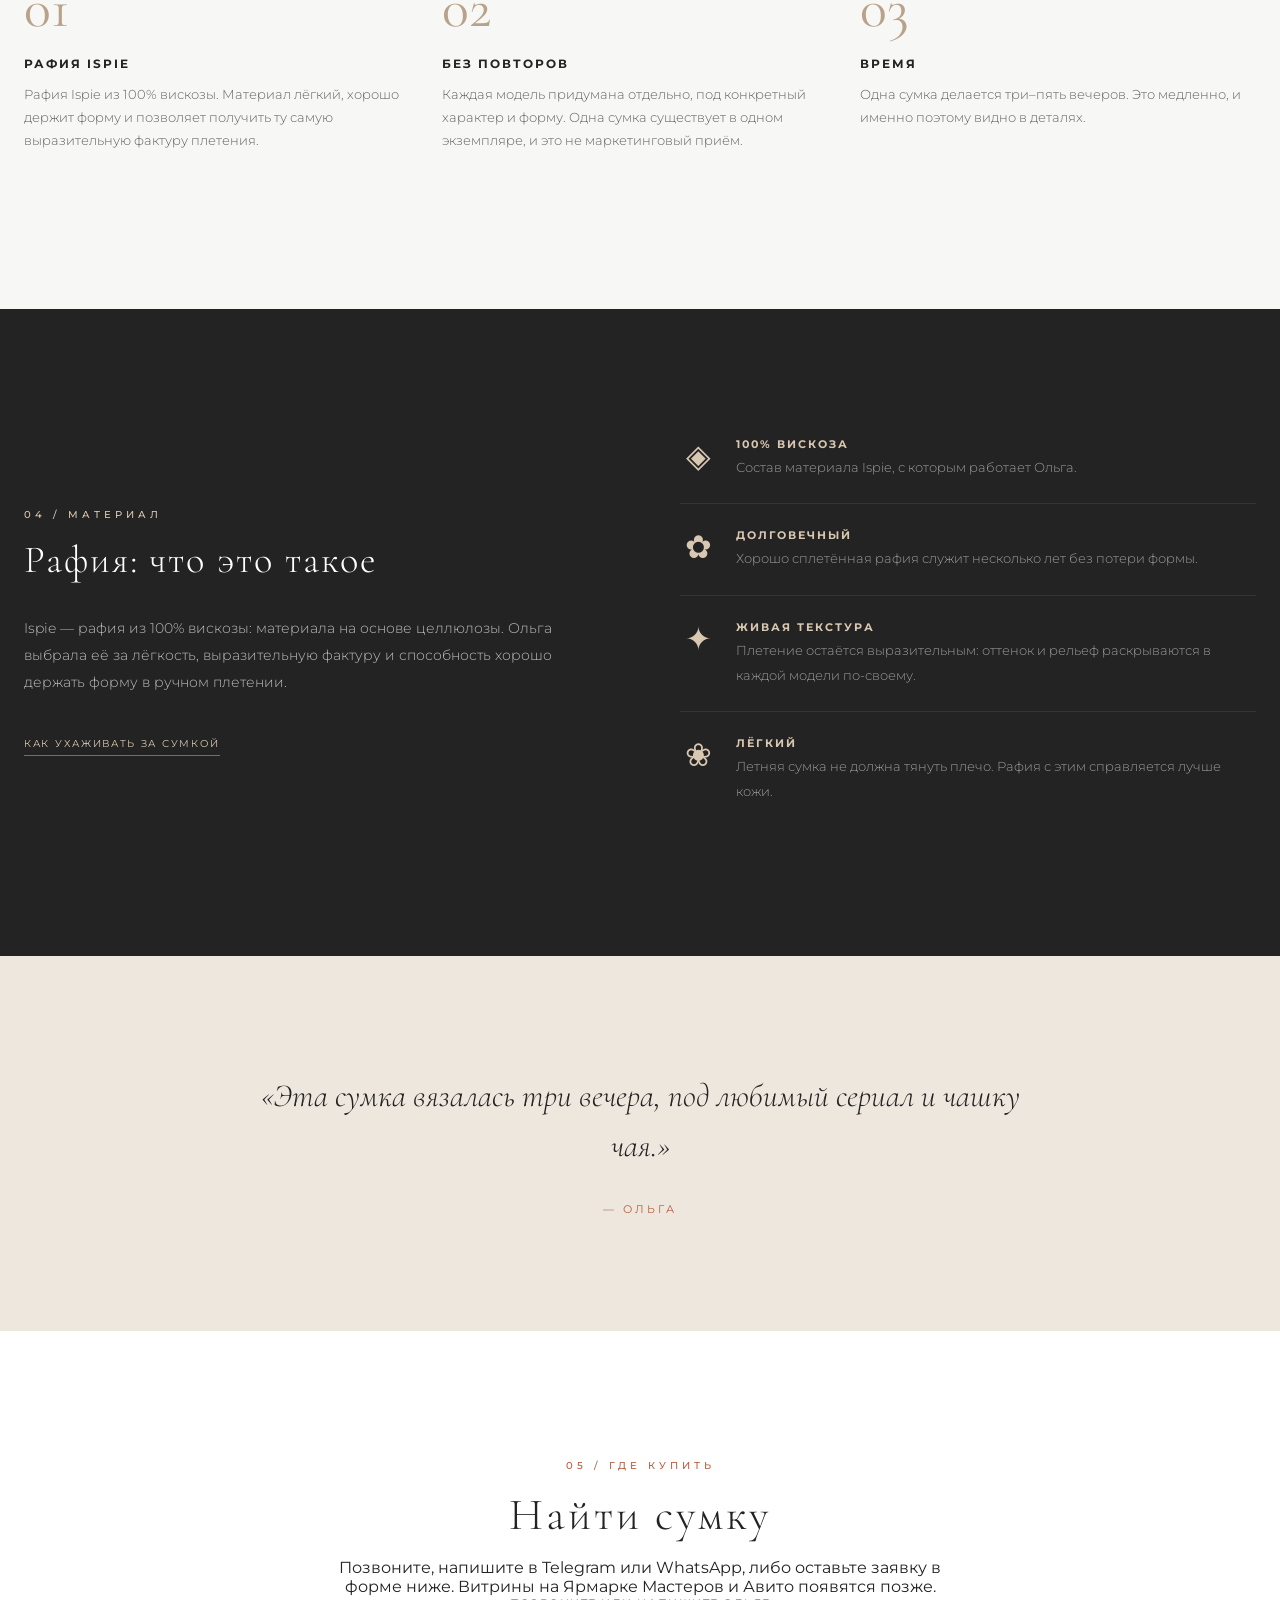
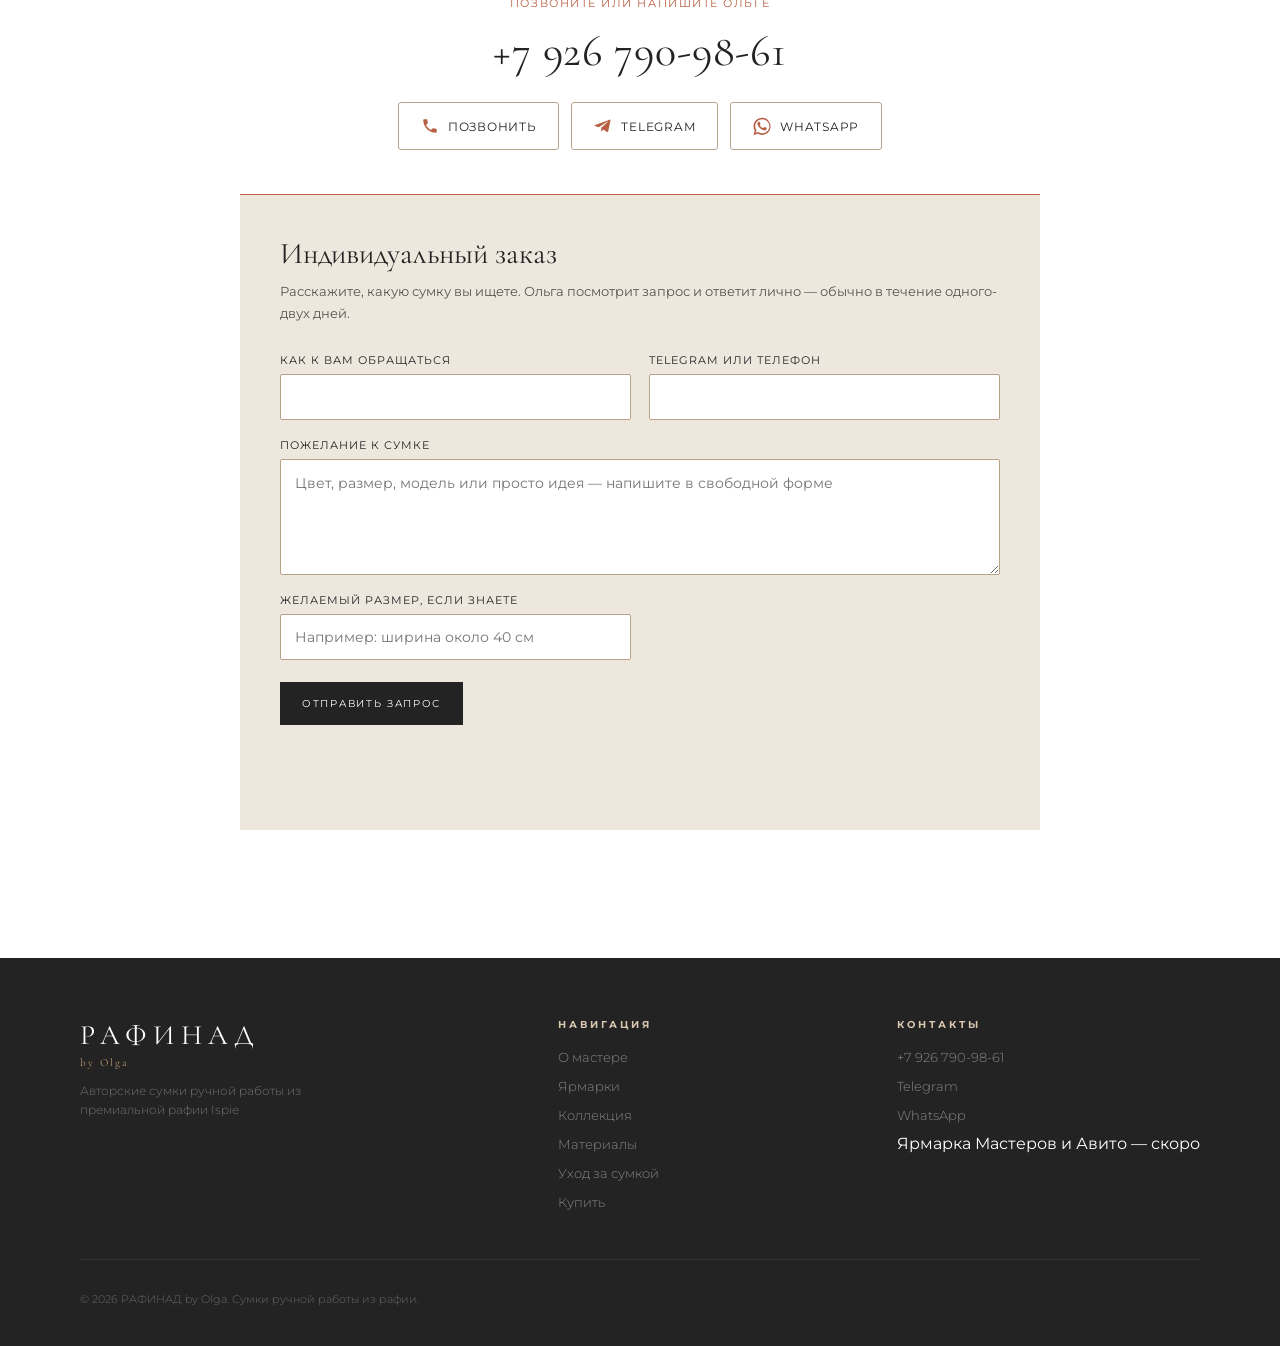
==== commit ea23013b: "Обновить публичный номер Ольги" ====
--- a/index.html
+++ b/index.html
@@ -798,11 +798,11 @@
   </div>
   <div class="contact-block reveal">
     <p class="contact-lead">Позвоните или напишите Ольге</p>
-    <a class="contact-phone" href="tel:+79337579850">+7 933 757-98-50</a>
+    <a class="contact-phone" href="tel:+79267909861">+7 926 790-98-61</a>
     <div class="contact-actions">
-      <a class="contact-btn" href="tel:+79337579850"><svg class="ct-i" viewBox="0 0 24 24" aria-hidden="true"><path fill="currentColor" d="M6.62 10.79c1.44 2.83 3.76 5.14 6.59 6.59l2.2-2.2c.28-.28.68-.36 1.03-.24 1.12.37 2.33.57 3.56.57.55 0 1 .45 1 1V20c0 .55-.45 1-1 1-9.39 0-17-7.61-17-17 0-.55.45-1 1-1h3.5c.55 0 1 .45 1 1 0 1.24.2 2.44.57 3.56.11.35.03.74-.25 1.02l-2.2 2.21z"/></svg>Позвонить</a>
-      <a class="contact-btn" href="https://t.me/+79337579850" target="_blank" rel="noopener"><svg class="ct-i" viewBox="0 0 24 24" aria-hidden="true"><path fill="currentColor" d="M21.94 4.9l-3.02 14.24c-.22 1.01-.83 1.26-1.68.78l-4.64-3.42-2.24 2.16c-.25.25-.46.46-.94.46l.33-4.73L18.35 6.5c.37-.33-.08-.51-.58-.18L6.15 13.6l-4.66-1.46c-1.01-.31-1.03-1.01.21-1.5L20.65 3.5c.84-.31 1.58.2 1.29 1.4z"/></svg>Telegram</a>
-      <a class="contact-btn" href="https://wa.me/79337579850" target="_blank" rel="noopener"><svg class="ct-i" viewBox="0 0 24 24" aria-hidden="true"><path fill="currentColor" d="M17.5 14.38c-.3-.15-1.76-.87-2.03-.97-.27-.1-.47-.15-.67.15-.2.3-.77.96-.94 1.16-.17.2-.35.22-.64.08-.3-.15-1.26-.47-2.4-1.48-.89-.8-1.49-1.77-1.66-2.07-.17-.3-.02-.46.13-.61.14-.13.3-.35.44-.53.15-.17.2-.3.3-.5.1-.2.05-.37-.02-.52-.08-.15-.67-1.62-.92-2.21-.24-.58-.49-.5-.67-.51h-.57c-.2 0-.52.07-.79.37s-1.05 1.02-1.05 2.5 1.07 2.9 1.22 3.1c.15.2 2.11 3.23 5.12 4.53.71.31 1.27.49 1.71.63.72.23 1.37.2 1.89.12.58-.09 1.76-.72 2-1.42.25-.69.25-1.29.18-1.41-.07-.13-.27-.2-.57-.35zM12.02 21.5h-.01c-1.62 0-3.2-.44-4.58-1.25l-.33-.2-3.4.9.9-3.32-.21-.34a9.4 9.4 0 01-1.44-5.02c0-5.2 4.24-9.43 9.45-9.43 2.52 0 4.89.98 6.67 2.77a9.34 9.34 0 012.76 6.67c0 5.2-4.24 9.44-9.44 9.44zM20.06 4.02A11.28 11.28 0 0012.02 1C5.76 1 .67 6.08.67 12.32c0 2.08.55 4.1 1.6 5.9L.57 24l5.92-1.55a11.36 11.36 0 005.53 1.41h.01c6.25 0 11.34-5.08 11.34-11.32 0-3.03-1.18-5.87-3.32-8.01z"/></svg>WhatsApp</a>
+      <a class="contact-btn" href="tel:+79267909861"><svg class="ct-i" viewBox="0 0 24 24" aria-hidden="true"><path fill="currentColor" d="M6.62 10.79c1.44 2.83 3.76 5.14 6.59 6.59l2.2-2.2c.28-.28.68-.36 1.03-.24 1.12.37 2.33.57 3.56.57.55 0 1 .45 1 1V20c0 .55-.45 1-1 1-9.39 0-17-7.61-17-17 0-.55.45-1 1-1h3.5c.55 0 1 .45 1 1 0 1.24.2 2.44.57 3.56.11.35.03.74-.25 1.02l-2.2 2.21z"/></svg>Позвонить</a>
+      <a class="contact-btn" href="https://t.me/+79267909861" target="_blank" rel="noopener"><svg class="ct-i" viewBox="0 0 24 24" aria-hidden="true"><path fill="currentColor" d="M21.94 4.9l-3.02 14.24c-.22 1.01-.83 1.26-1.68.78l-4.64-3.42-2.24 2.16c-.25.25-.46.46-.94.46l.33-4.73L18.35 6.5c.37-.33-.08-.51-.58-.18L6.15 13.6l-4.66-1.46c-1.01-.31-1.03-1.01.21-1.5L20.65 3.5c.84-.31 1.58.2 1.29 1.4z"/></svg>Telegram</a>
+      <a class="contact-btn" href="https://wa.me/79267909861" target="_blank" rel="noopener"><svg class="ct-i" viewBox="0 0 24 24" aria-hidden="true"><path fill="currentColor" d="M17.5 14.38c-.3-.15-1.76-.87-2.03-.97-.27-.1-.47-.15-.67.15-.2.3-.77.96-.94 1.16-.17.2-.35.22-.64.08-.3-.15-1.26-.47-2.4-1.48-.89-.8-1.49-1.77-1.66-2.07-.17-.3-.02-.46.13-.61.14-.13.3-.35.44-.53.15-.17.2-.3.3-.5.1-.2.05-.37-.02-.52-.08-.15-.67-1.62-.92-2.21-.24-.58-.49-.5-.67-.51h-.57c-.2 0-.52.07-.79.37s-1.05 1.02-1.05 2.5 1.07 2.9 1.22 3.1c.15.2 2.11 3.23 5.12 4.53.71.31 1.27.49 1.71.63.72.23 1.37.2 1.89.12.58-.09 1.76-.72 2-1.42.25-.69.25-1.29.18-1.41-.07-.13-.27-.2-.57-.35zM12.02 21.5h-.01c-1.62 0-3.2-.44-4.58-1.25l-.33-.2-3.4.9.9-3.32-.21-.34a9.4 9.4 0 01-1.44-5.02c0-5.2 4.24-9.43 9.45-9.43 2.52 0 4.89.98 6.67 2.77a9.34 9.34 0 012.76 6.67c0 5.2-4.24 9.44-9.44 9.44zM20.06 4.02A11.28 11.28 0 0012.02 1C5.76 1 .67 6.08.67 12.32c0 2.08.55 4.1 1.6 5.9L.57 24l5.92-1.55a11.36 11.36 0 005.53 1.41h.01c6.25 0 11.34-5.08 11.34-11.32 0-3.03-1.18-5.87-3.32-8.01z"/></svg>WhatsApp</a>
     </div>
   </div>
   <form class="order-form reveal" id="custom-order" novalidate>
@@ -842,9 +842,9 @@
       <div class="footer-links">
         <h4>Контакты</h4>
         <ul>
-          <li><a href="tel:+79337579850">+7 933 757-98-50</a></li>
-          <li><a href="https://t.me/+79337579850" target="_blank" rel="noopener">Telegram</a></li>
-          <li><a href="https://wa.me/79337579850" target="_blank" rel="noopener">WhatsApp</a></li>
+          <li><a href="tel:+79267909861">+7 926 790-98-61</a></li>
+          <li><a href="https://t.me/+79267909861" target="_blank" rel="noopener">Telegram</a></li>
+          <li><a href="https://wa.me/79267909861" target="_blank" rel="noopener">WhatsApp</a></li>
           <li><span>Ярмарка Мастеров и Авито — скоро</span></li>
         </ul>
       </div>
@@ -857,9 +857,9 @@
 
 <!-- Плавающая связь на телефоне -->
 <div class="contact-bar" role="navigation" aria-label="Быстрая связь с мастером">
-  <a href="tel:+79337579850"><svg class="ct-i" viewBox="0 0 24 24" aria-hidden="true"><path fill="currentColor" d="M6.62 10.79c1.44 2.83 3.76 5.14 6.59 6.59l2.2-2.2c.28-.28.68-.36 1.03-.24 1.12.37 2.33.57 3.56.57.55 0 1 .45 1 1V20c0 .55-.45 1-1 1-9.39 0-17-7.61-17-17 0-.55.45-1 1-1h3.5c.55 0 1 .45 1 1 0 1.24.2 2.44.57 3.56.11.35.03.74-.25 1.02l-2.2 2.21z"/></svg>Позвонить</a>
-  <a href="https://t.me/+79337579850" target="_blank" rel="noopener"><svg class="ct-i" viewBox="0 0 24 24" aria-hidden="true"><path fill="currentColor" d="M21.94 4.9l-3.02 14.24c-.22 1.01-.83 1.26-1.68.78l-4.64-3.42-2.24 2.16c-.25.25-.46.46-.94.46l.33-4.73L18.35 6.5c.37-.33-.08-.51-.58-.18L6.15 13.6l-4.66-1.46c-1.01-.31-1.03-1.01.21-1.5L20.65 3.5c.84-.31 1.58.2 1.29 1.4z"/></svg>Telegram</a>
-  <a href="https://wa.me/79337579850" target="_blank" rel="noopener"><svg class="ct-i" viewBox="0 0 24 24" aria-hidden="true"><path fill="currentColor" d="M17.5 14.38c-.3-.15-1.76-.87-2.03-.97-.27-.1-.47-.15-.67.15-.2.3-.77.96-.94 1.16-.17.2-.35.22-.64.08-.3-.15-1.26-.47-2.4-1.48-.89-.8-1.49-1.77-1.66-2.07-.17-.3-.02-.46.13-.61.14-.13.3-.35.44-.53.15-.17.2-.3.3-.5.1-.2.05-.37-.02-.52-.08-.15-.67-1.62-.92-2.21-.24-.58-.49-.5-.67-.51h-.57c-.2 0-.52.07-.79.37s-1.05 1.02-1.05 2.5 1.07 2.9 1.22 3.1c.15.2 2.11 3.23 5.12 4.53.71.31 1.27.49 1.71.63.72.23 1.37.2 1.89.12.58-.09 1.76-.72 2-1.42.25-.69.25-1.29.18-1.41-.07-.13-.27-.2-.57-.35zM12.02 21.5h-.01c-1.62 0-3.2-.44-4.58-1.25l-.33-.2-3.4.9.9-3.32-.21-.34a9.4 9.4 0 01-1.44-5.02c0-5.2 4.24-9.43 9.45-9.43 2.52 0 4.89.98 6.67 2.77a9.34 9.34 0 012.76 6.67c0 5.2-4.24 9.44-9.44 9.44zM20.06 4.02A11.28 11.28 0 0012.02 1C5.76 1 .67 6.08.67 12.32c0 2.08.55 4.1 1.6 5.9L.57 24l5.92-1.55a11.36 11.36 0 005.53 1.41h.01c6.25 0 11.34-5.08 11.34-11.32 0-3.03-1.18-5.87-3.32-8.01z"/></svg>WhatsApp</a>
+  <a href="tel:+79267909861"><svg class="ct-i" viewBox="0 0 24 24" aria-hidden="true"><path fill="currentColor" d="M6.62 10.79c1.44 2.83 3.76 5.14 6.59 6.59l2.2-2.2c.28-.28.68-.36 1.03-.24 1.12.37 2.33.57 3.56.57.55 0 1 .45 1 1V20c0 .55-.45 1-1 1-9.39 0-17-7.61-17-17 0-.55.45-1 1-1h3.5c.55 0 1 .45 1 1 0 1.24.2 2.44.57 3.56.11.35.03.74-.25 1.02l-2.2 2.21z"/></svg>Позвонить</a>
+  <a href="https://t.me/+79267909861" target="_blank" rel="noopener"><svg class="ct-i" viewBox="0 0 24 24" aria-hidden="true"><path fill="currentColor" d="M21.94 4.9l-3.02 14.24c-.22 1.01-.83 1.26-1.68.78l-4.64-3.42-2.24 2.16c-.25.25-.46.46-.94.46l.33-4.73L18.35 6.5c.37-.33-.08-.51-.58-.18L6.15 13.6l-4.66-1.46c-1.01-.31-1.03-1.01.21-1.5L20.65 3.5c.84-.31 1.58.2 1.29 1.4z"/></svg>Telegram</a>
+  <a href="https://wa.me/79267909861" target="_blank" rel="noopener"><svg class="ct-i" viewBox="0 0 24 24" aria-hidden="true"><path fill="currentColor" d="M17.5 14.38c-.3-.15-1.76-.87-2.03-.97-.27-.1-.47-.15-.67.15-.2.3-.77.96-.94 1.16-.17.2-.35.22-.64.08-.3-.15-1.26-.47-2.4-1.48-.89-.8-1.49-1.77-1.66-2.07-.17-.3-.02-.46.13-.61.14-.13.3-.35.44-.53.15-.17.2-.3.3-.5.1-.2.05-.37-.02-.52-.08-.15-.67-1.62-.92-2.21-.24-.58-.49-.5-.67-.51h-.57c-.2 0-.52.07-.79.37s-1.05 1.02-1.05 2.5 1.07 2.9 1.22 3.1c.15.2 2.11 3.23 5.12 4.53.71.31 1.27.49 1.71.63.72.23 1.37.2 1.89.12.58-.09 1.76-.72 2-1.42.25-.69.25-1.29.18-1.41-.07-.13-.27-.2-.57-.35zM12.02 21.5h-.01c-1.62 0-3.2-.44-4.58-1.25l-.33-.2-3.4.9.9-3.32-.21-.34a9.4 9.4 0 01-1.44-5.02c0-5.2 4.24-9.43 9.45-9.43 2.52 0 4.89.98 6.67 2.77a9.34 9.34 0 012.76 6.67c0 5.2-4.24 9.44-9.44 9.44zM20.06 4.02A11.28 11.28 0 0012.02 1C5.76 1 .67 6.08.67 12.32c0 2.08.55 4.1 1.6 5.9L.57 24l5.92-1.55a11.36 11.36 0 005.53 1.41h.01c6.25 0 11.34-5.08 11.34-11.32 0-3.03-1.18-5.87-3.32-8.01z"/></svg>WhatsApp</a>
 </div>
 
 <script>
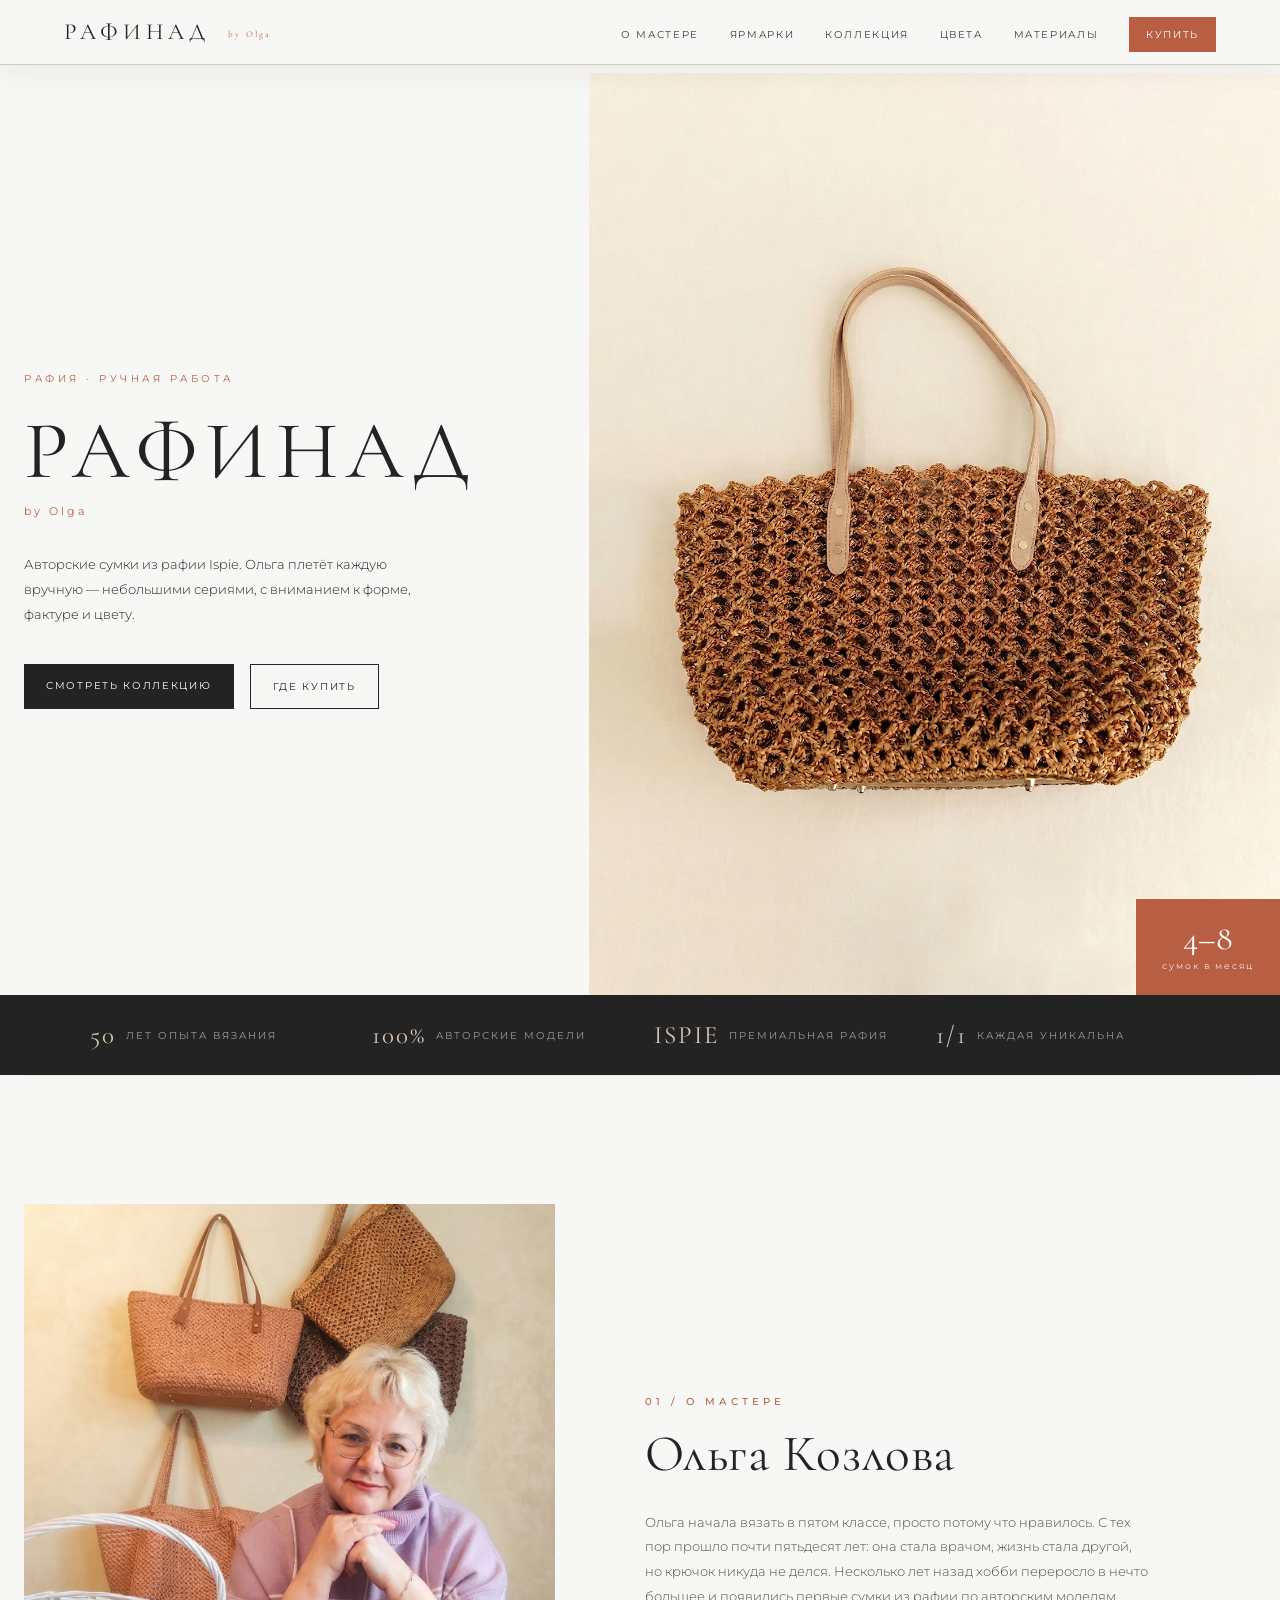
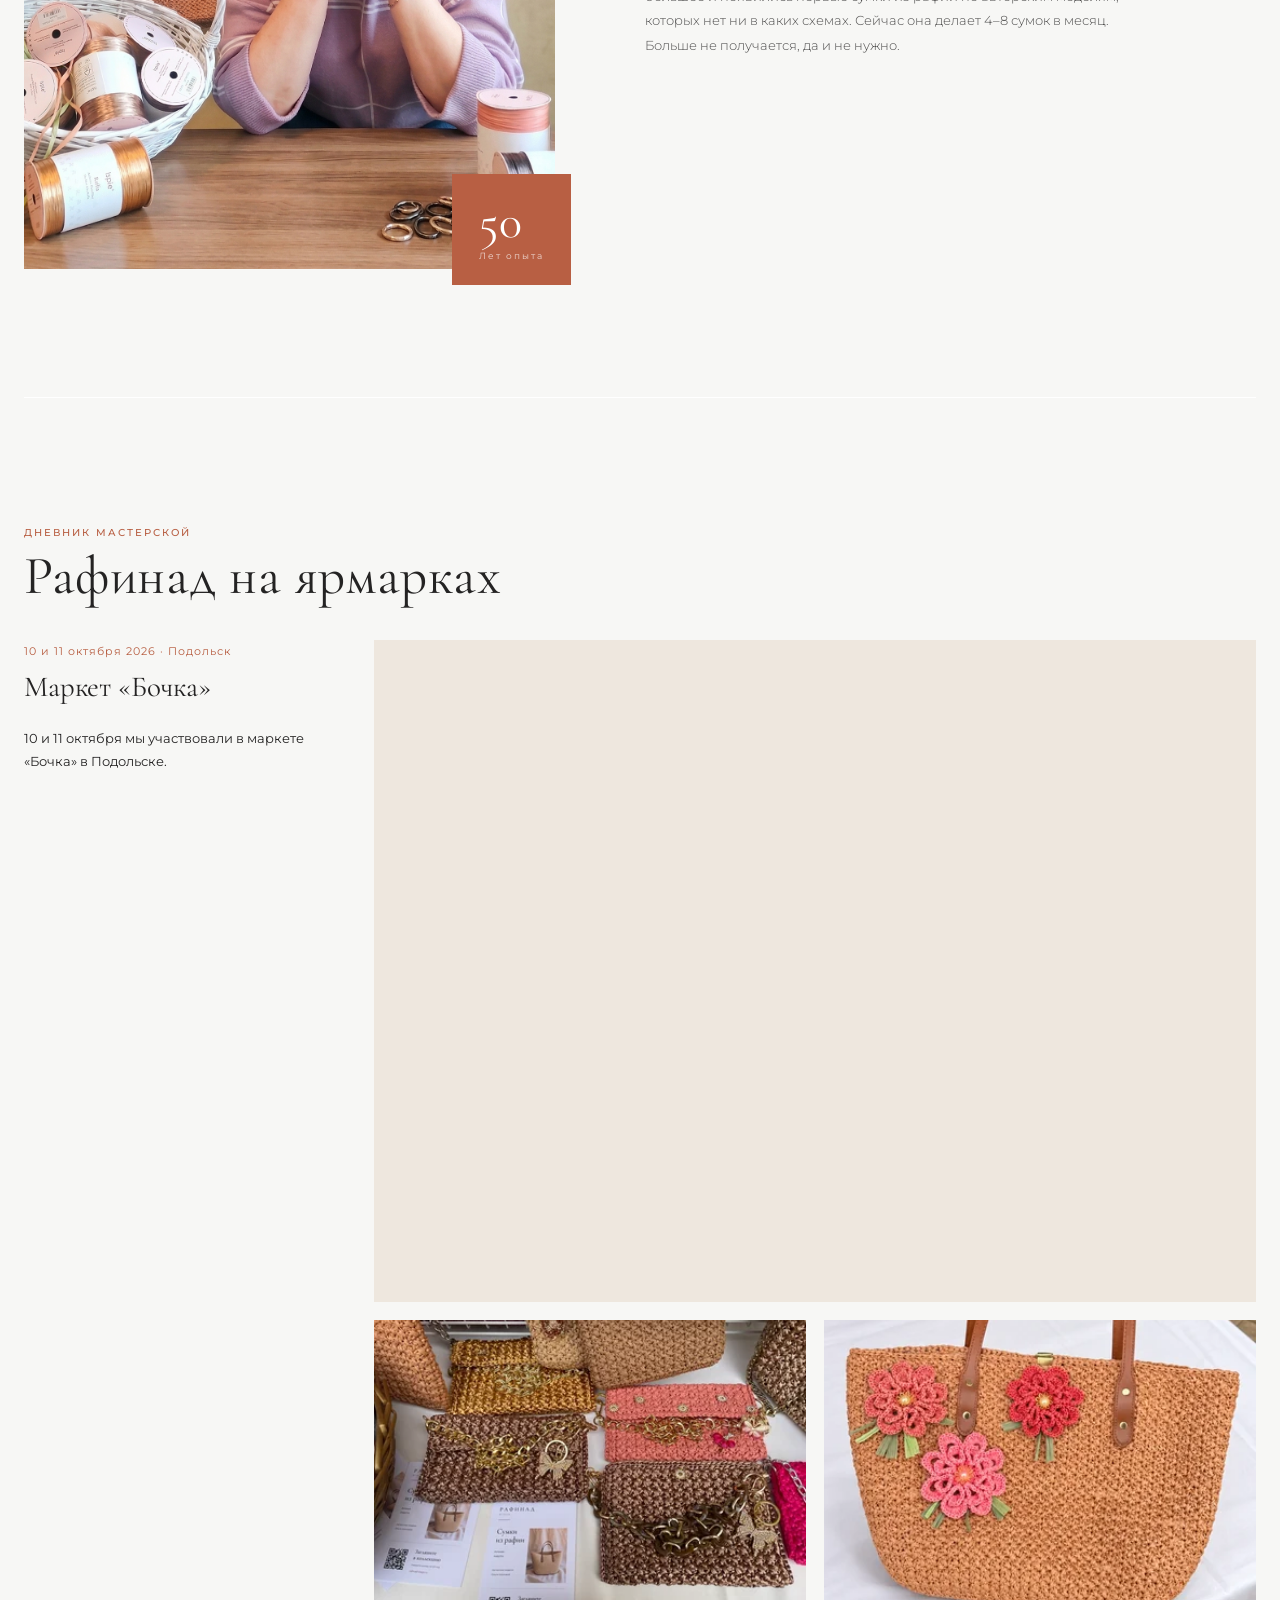
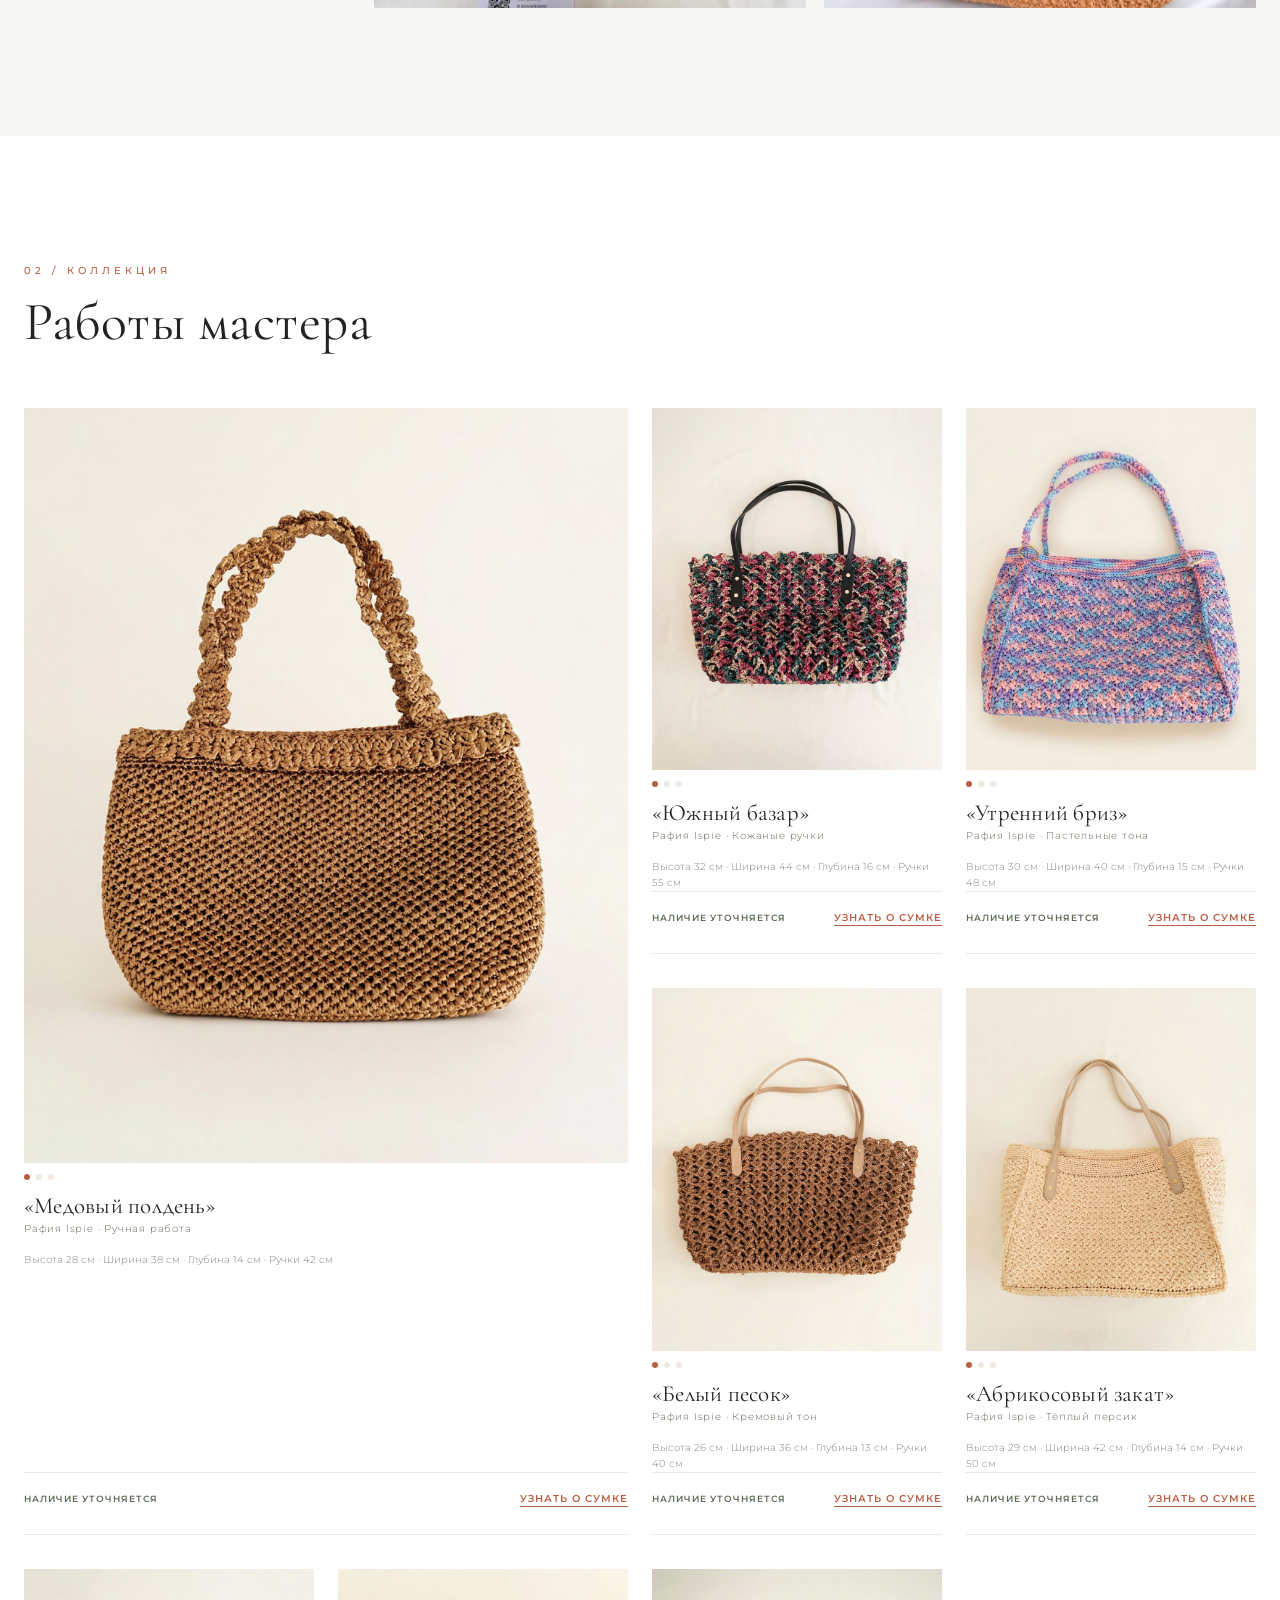
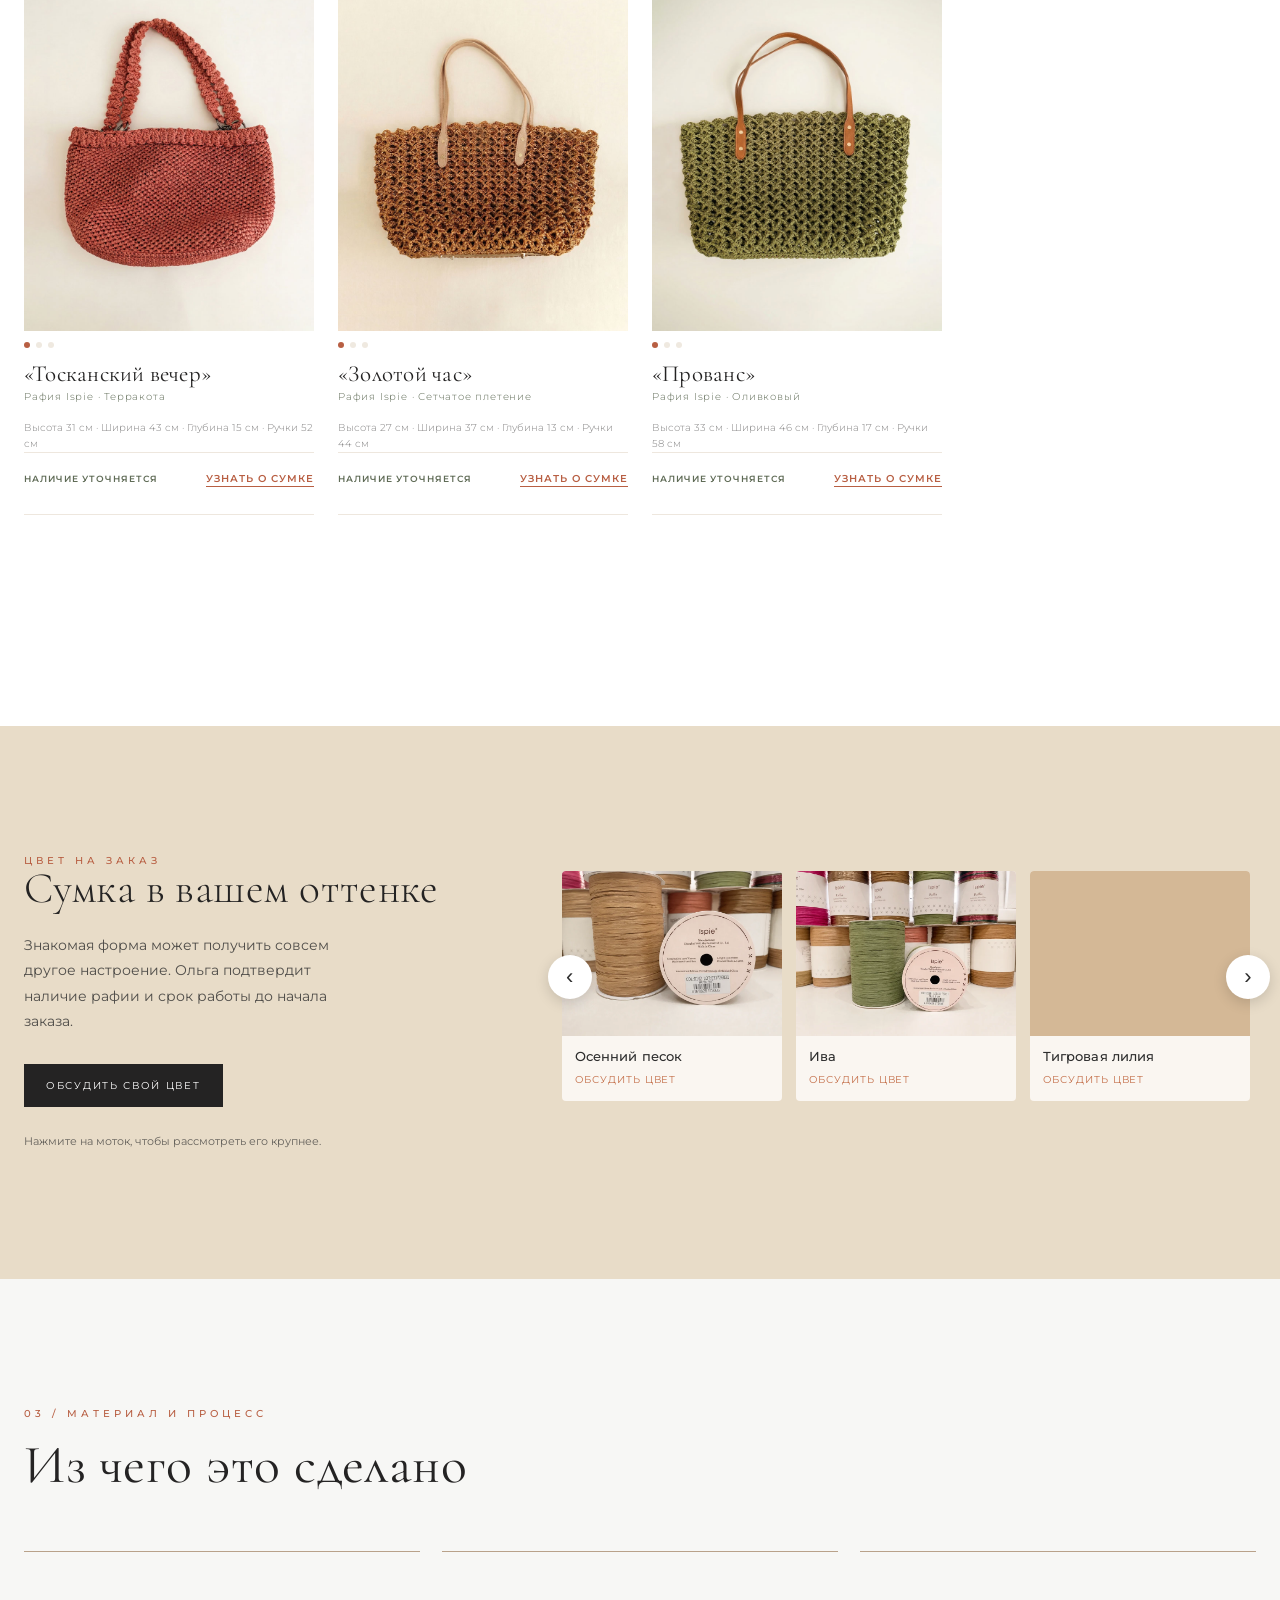
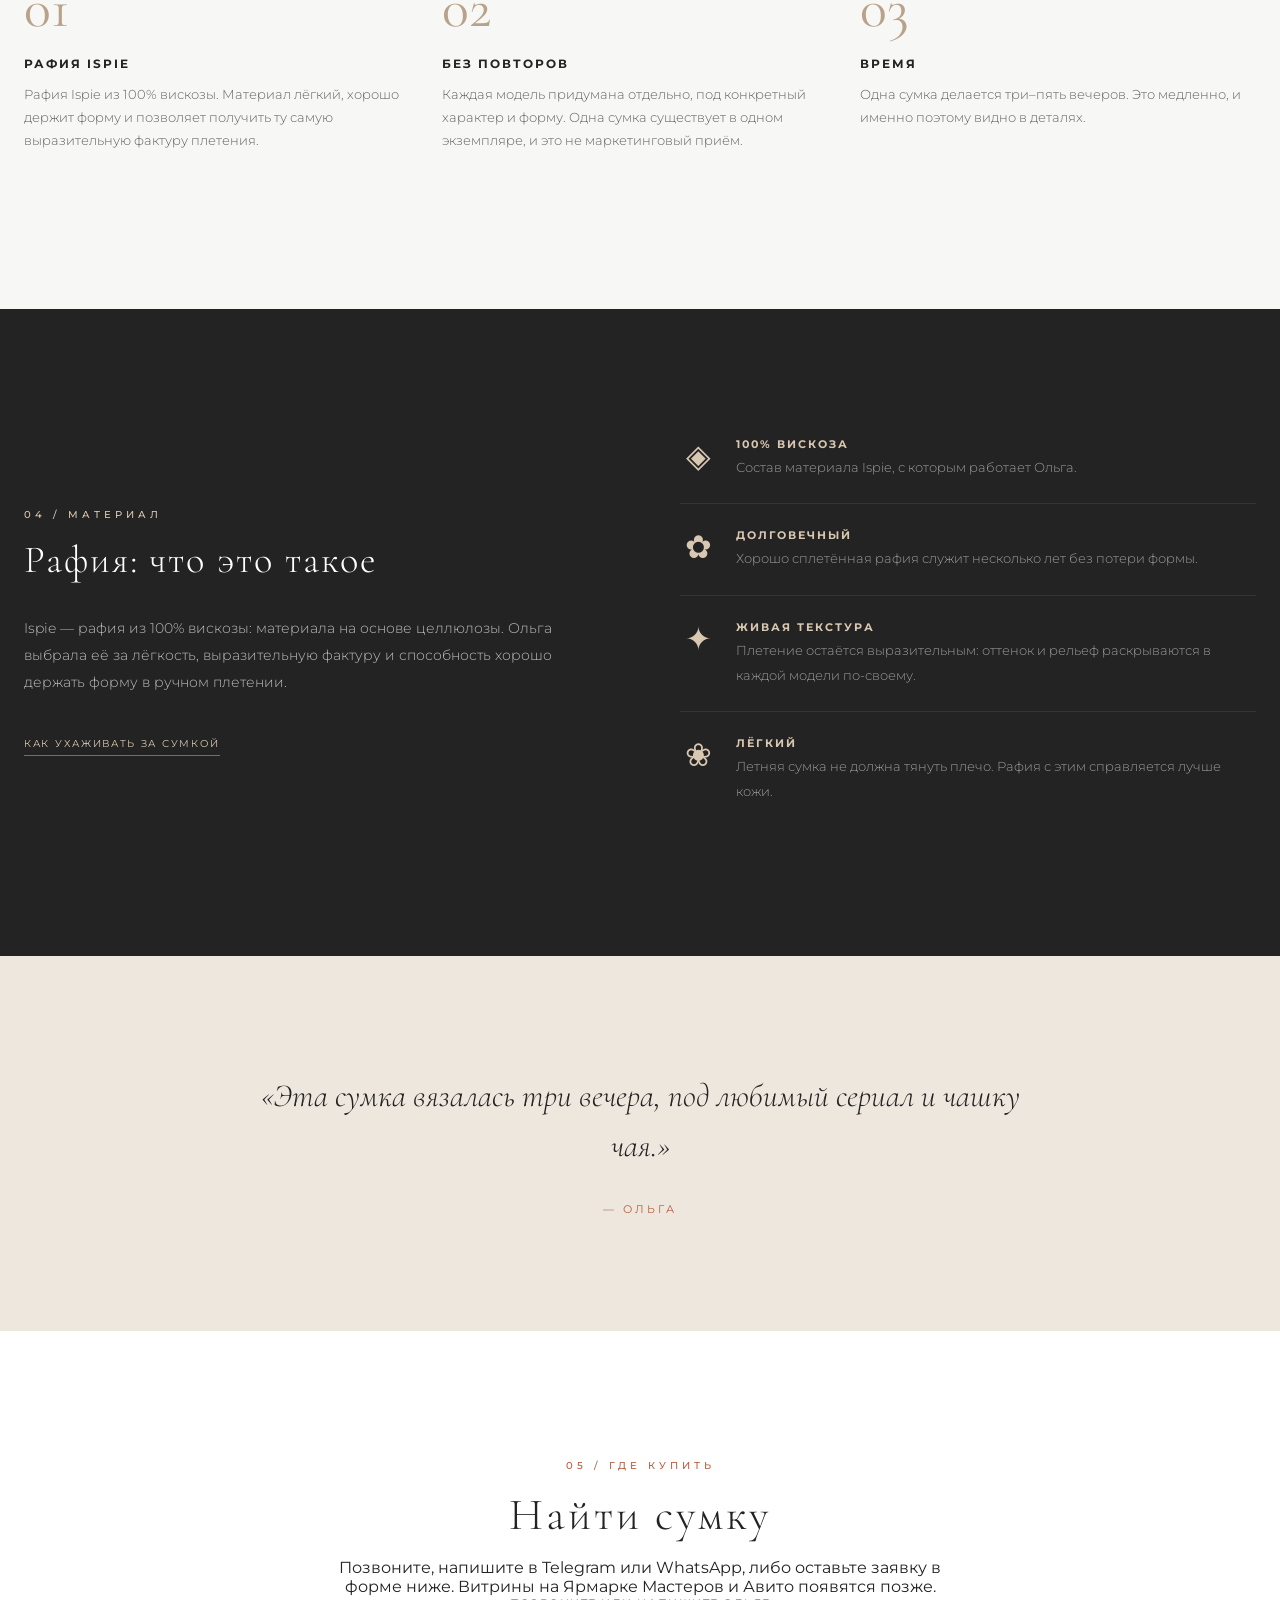
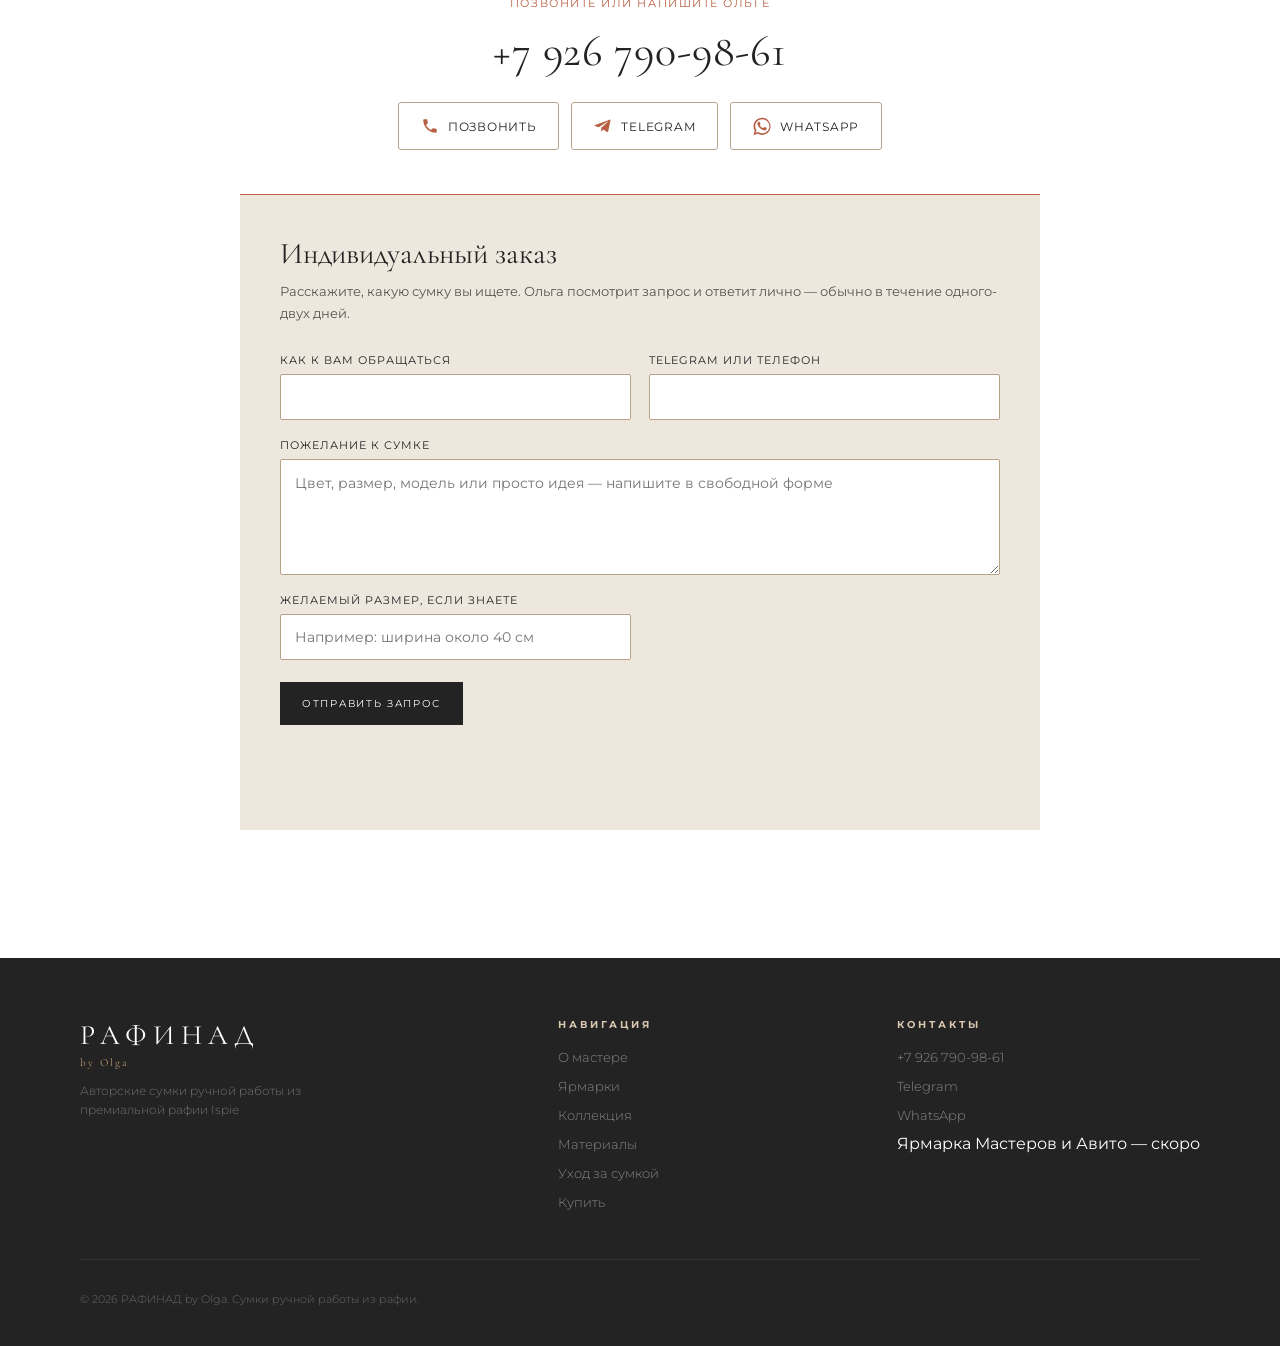
==== commit eb8c2c5b: "Сохранить реальные мотки при недоступности кабинета" ====
--- a/index.html
+++ b/index.html
@@ -1045,6 +1045,6 @@
 <script src="assets/lightbox/lightbox.js"></script>
 <script src="assets/fairs/fairs.js"></script>
 <script src="assets/catalog/catalog.js"></script>
-<script src="assets/raffia/colors-showcase.js" defer></script>
+<script src="assets/raffia/colors-showcase.js?v=20261011" defer></script>
 </body>
 </html>
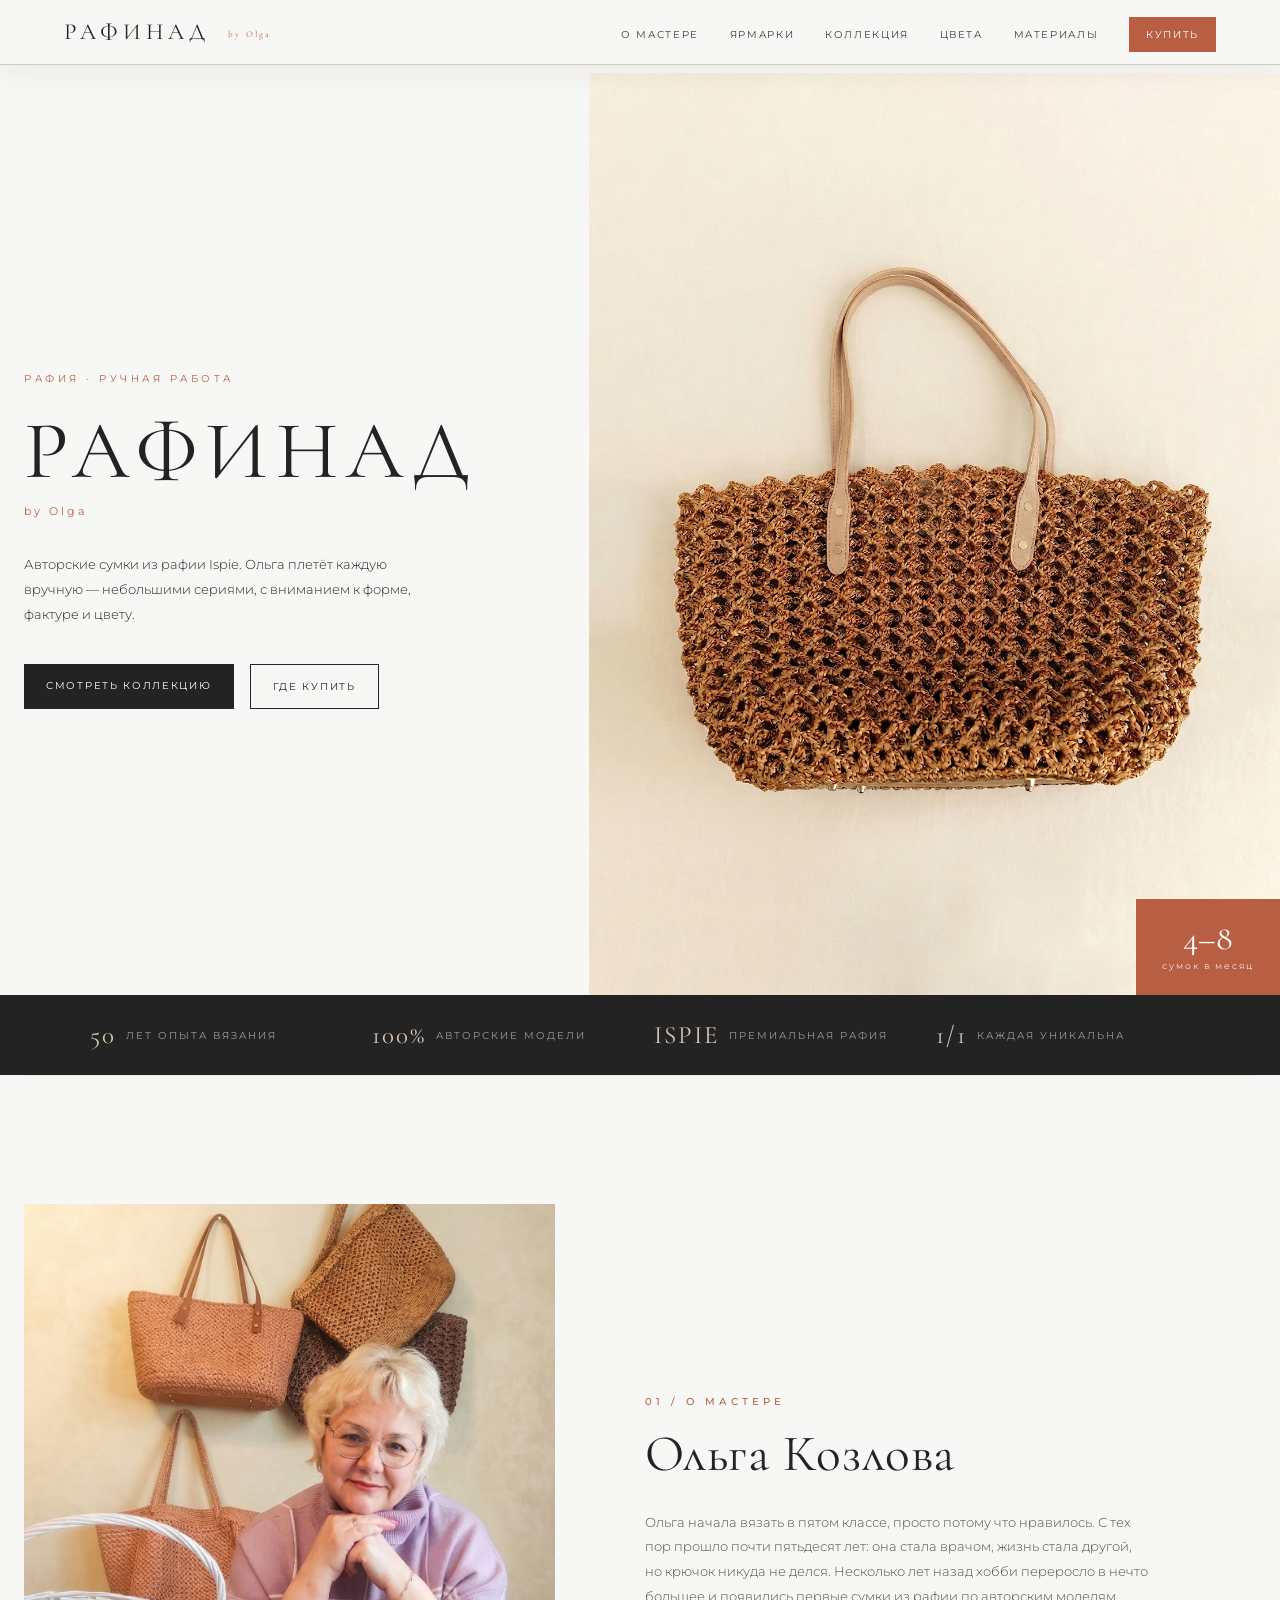
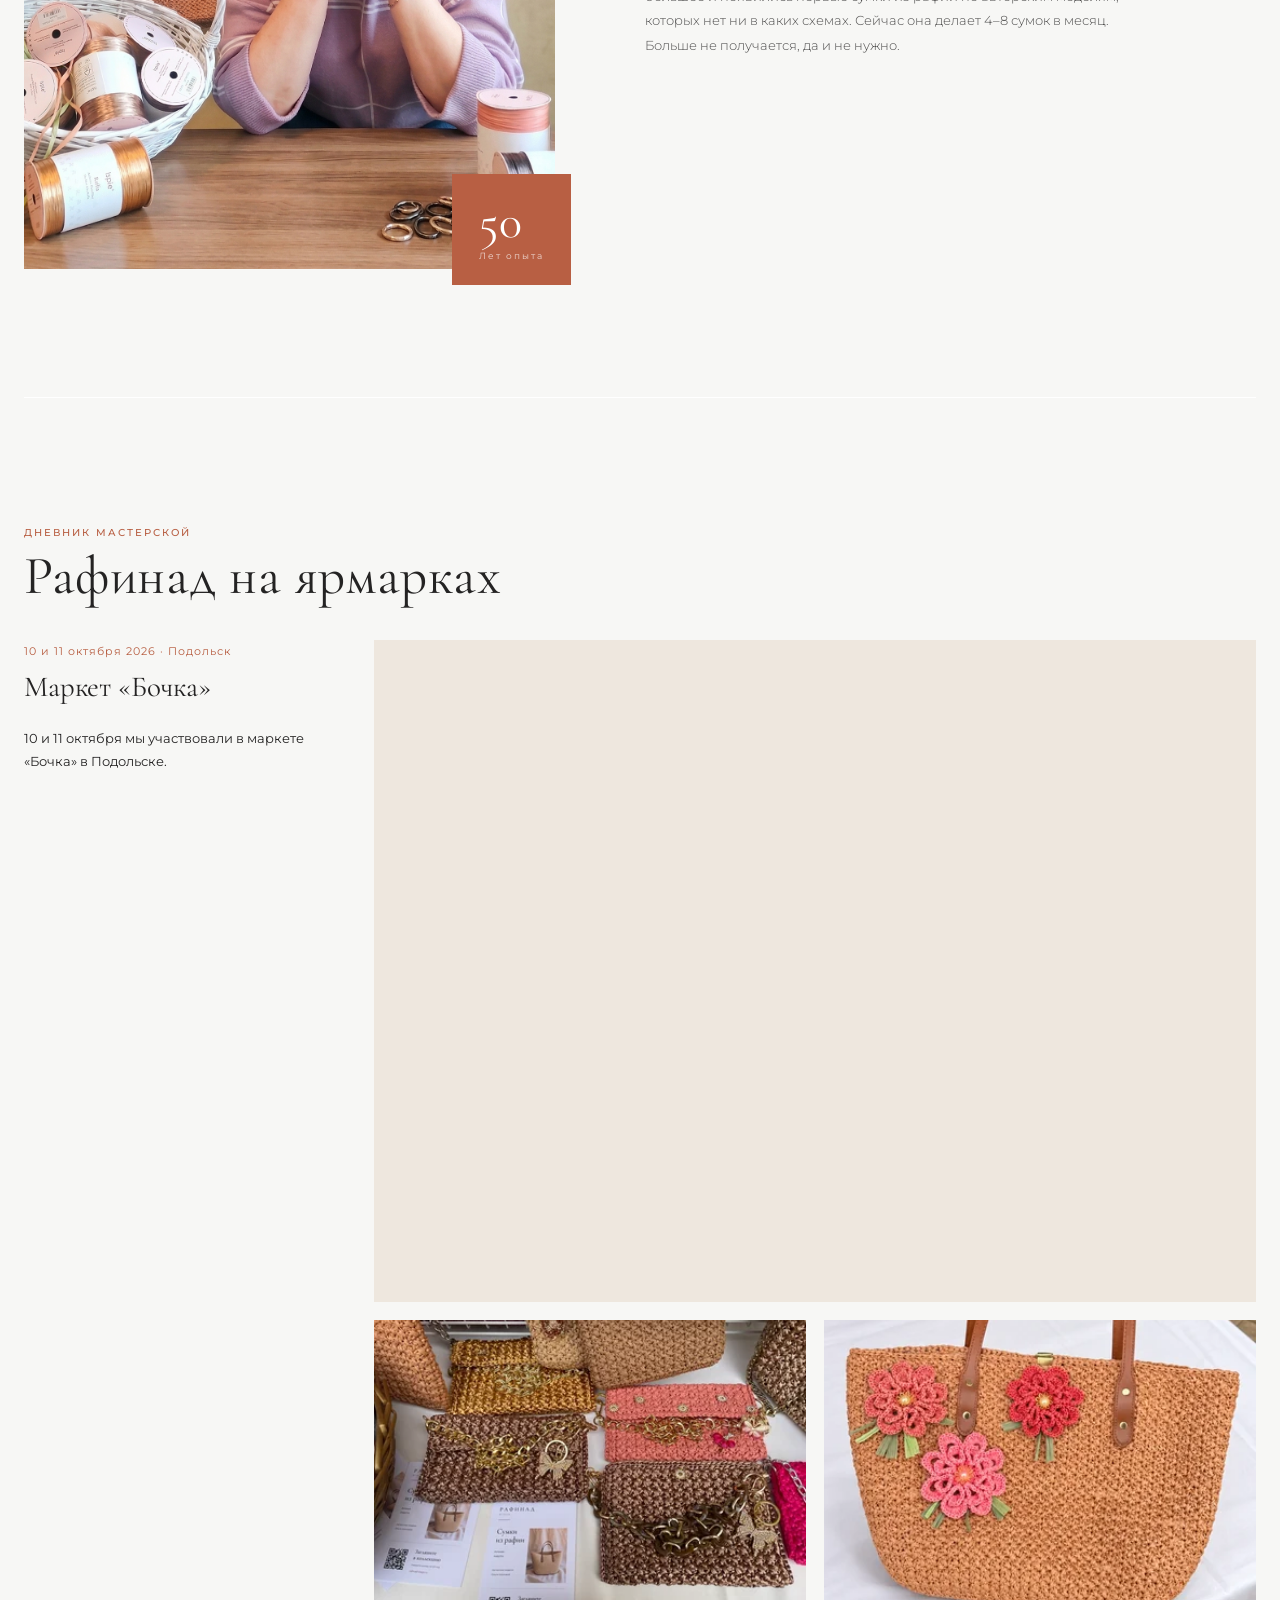
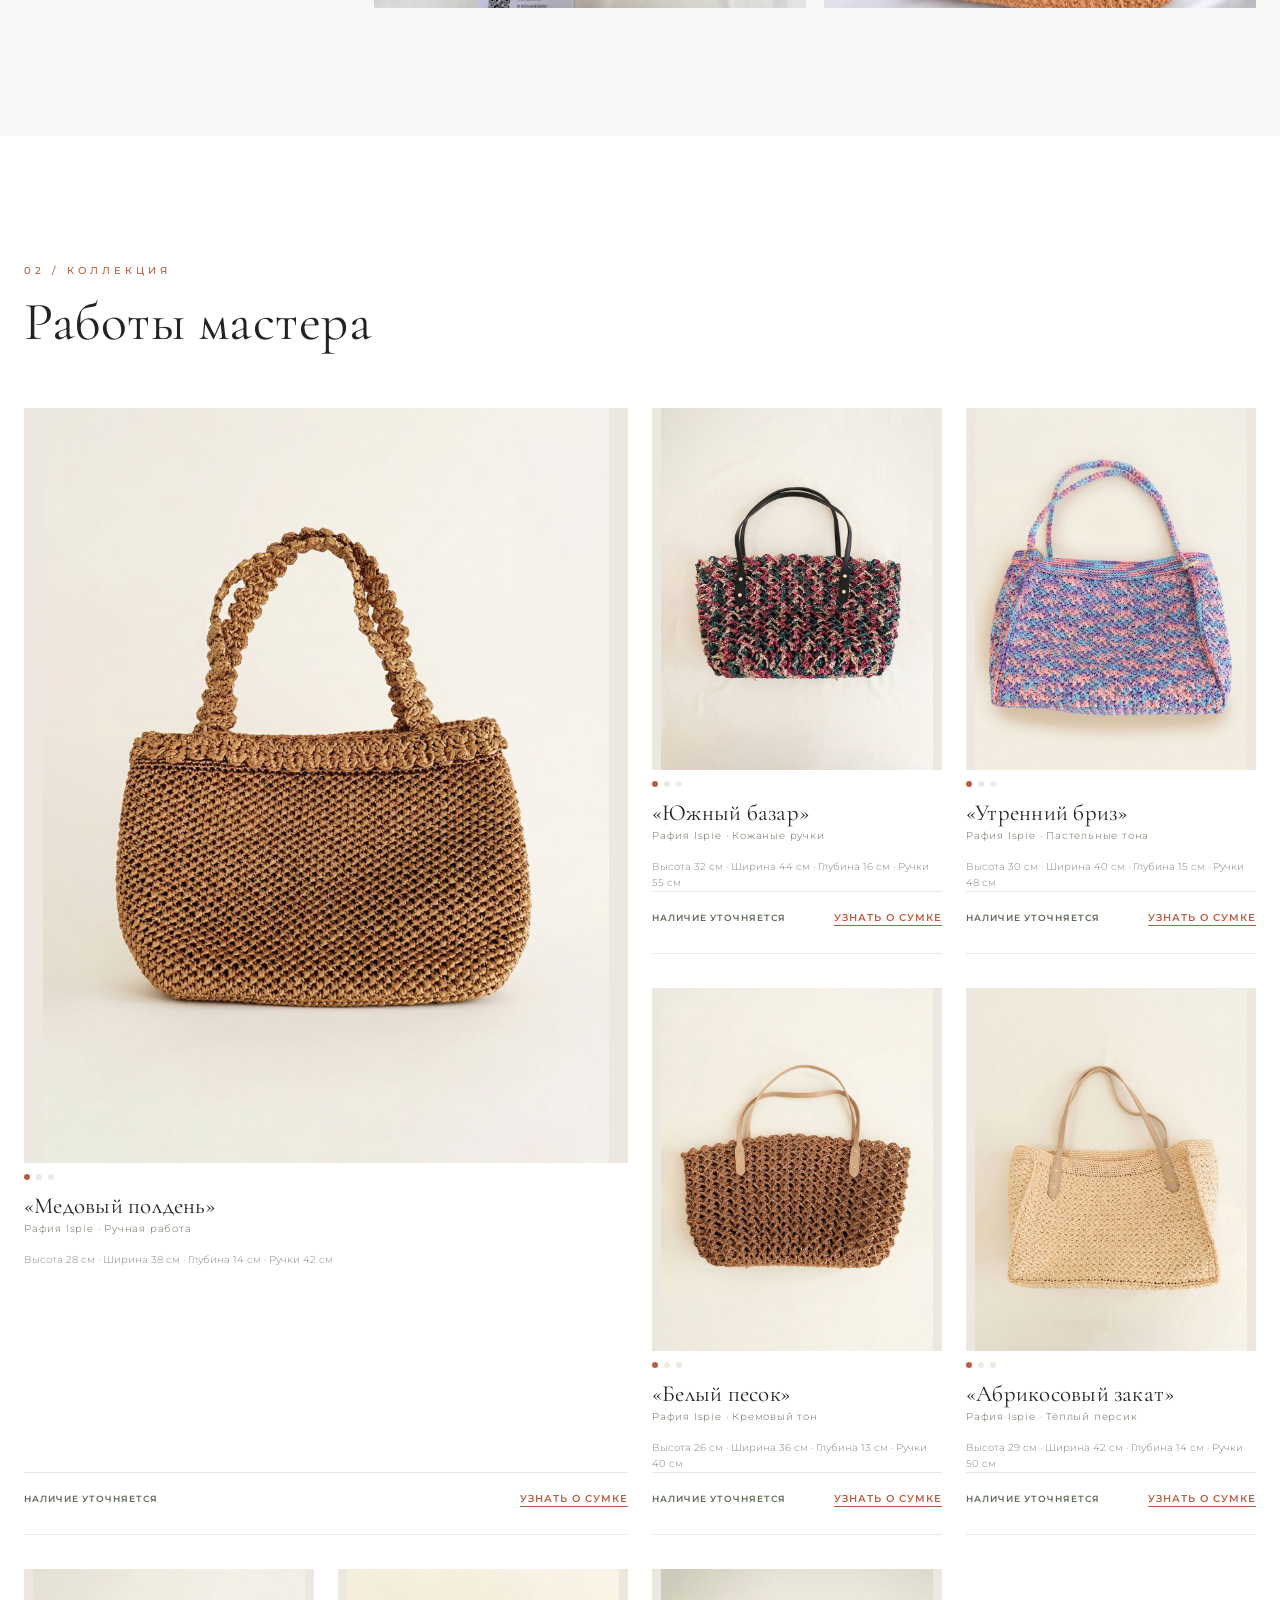
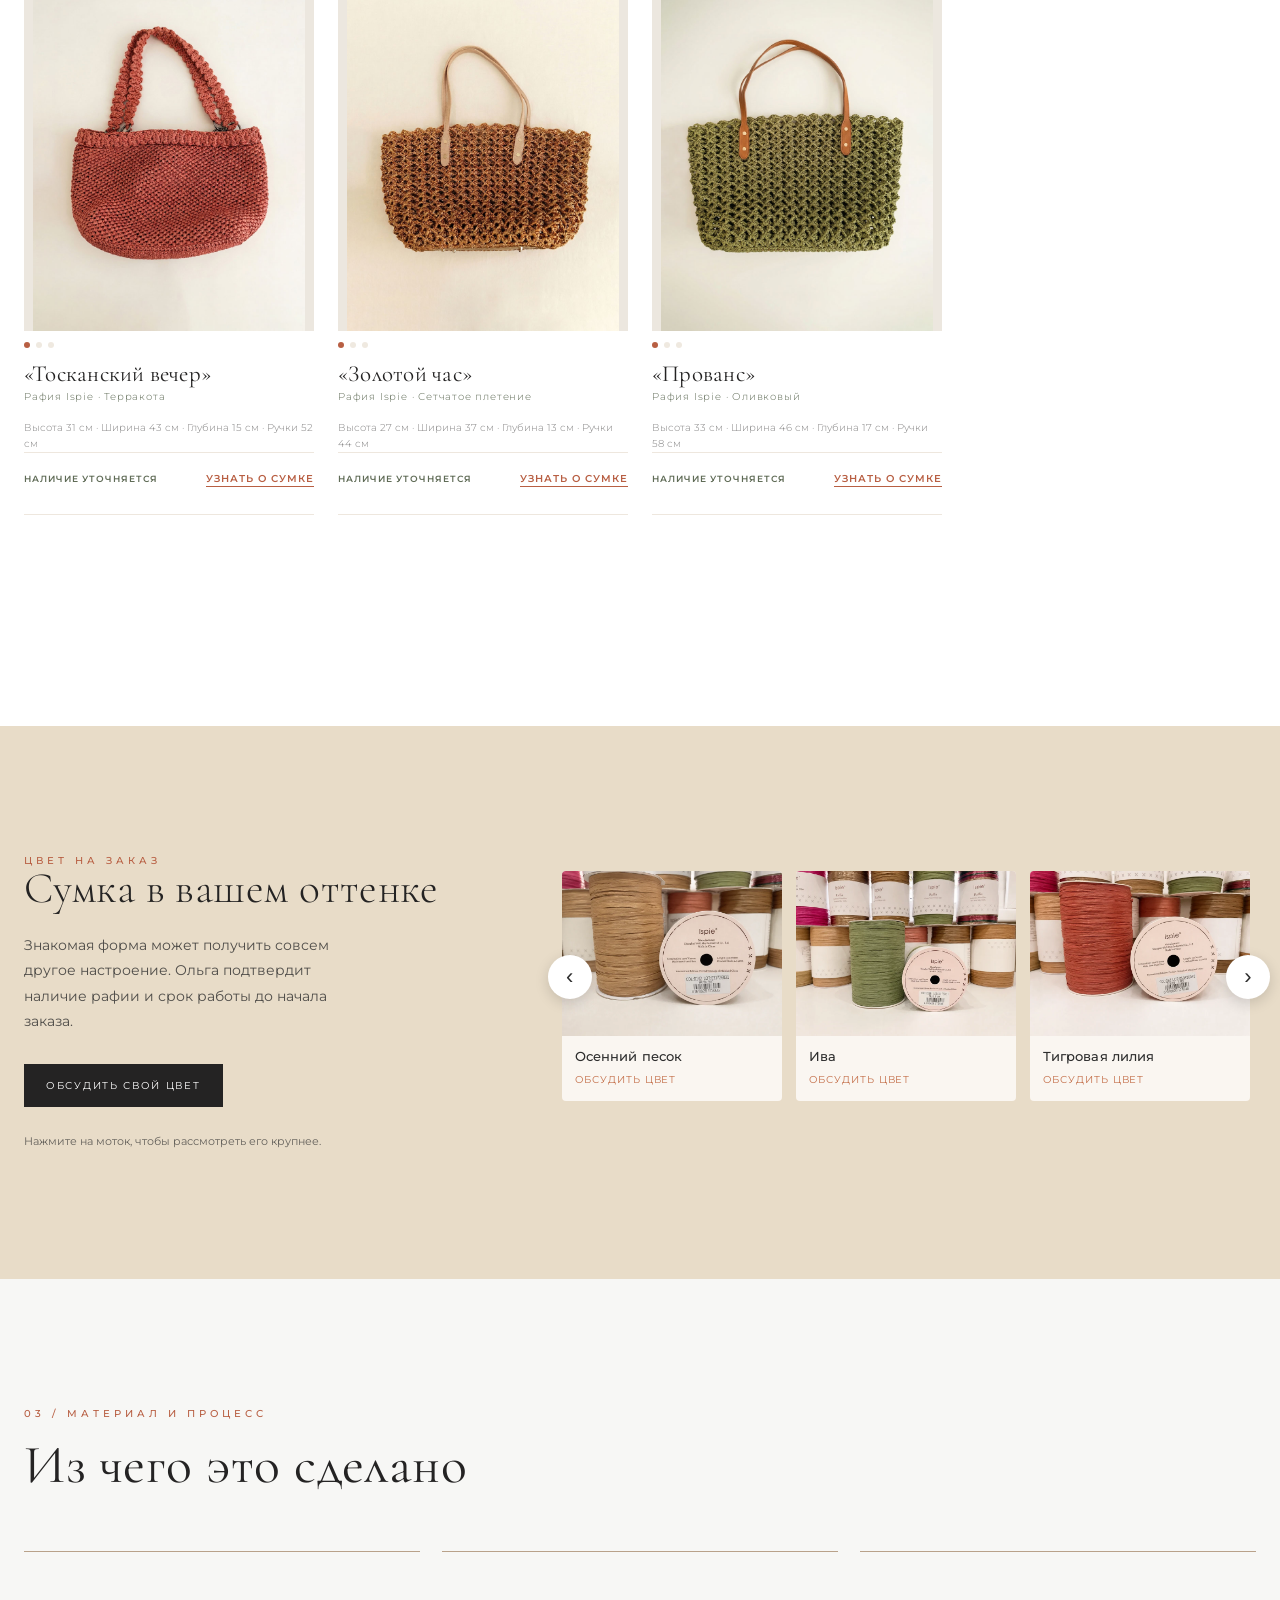
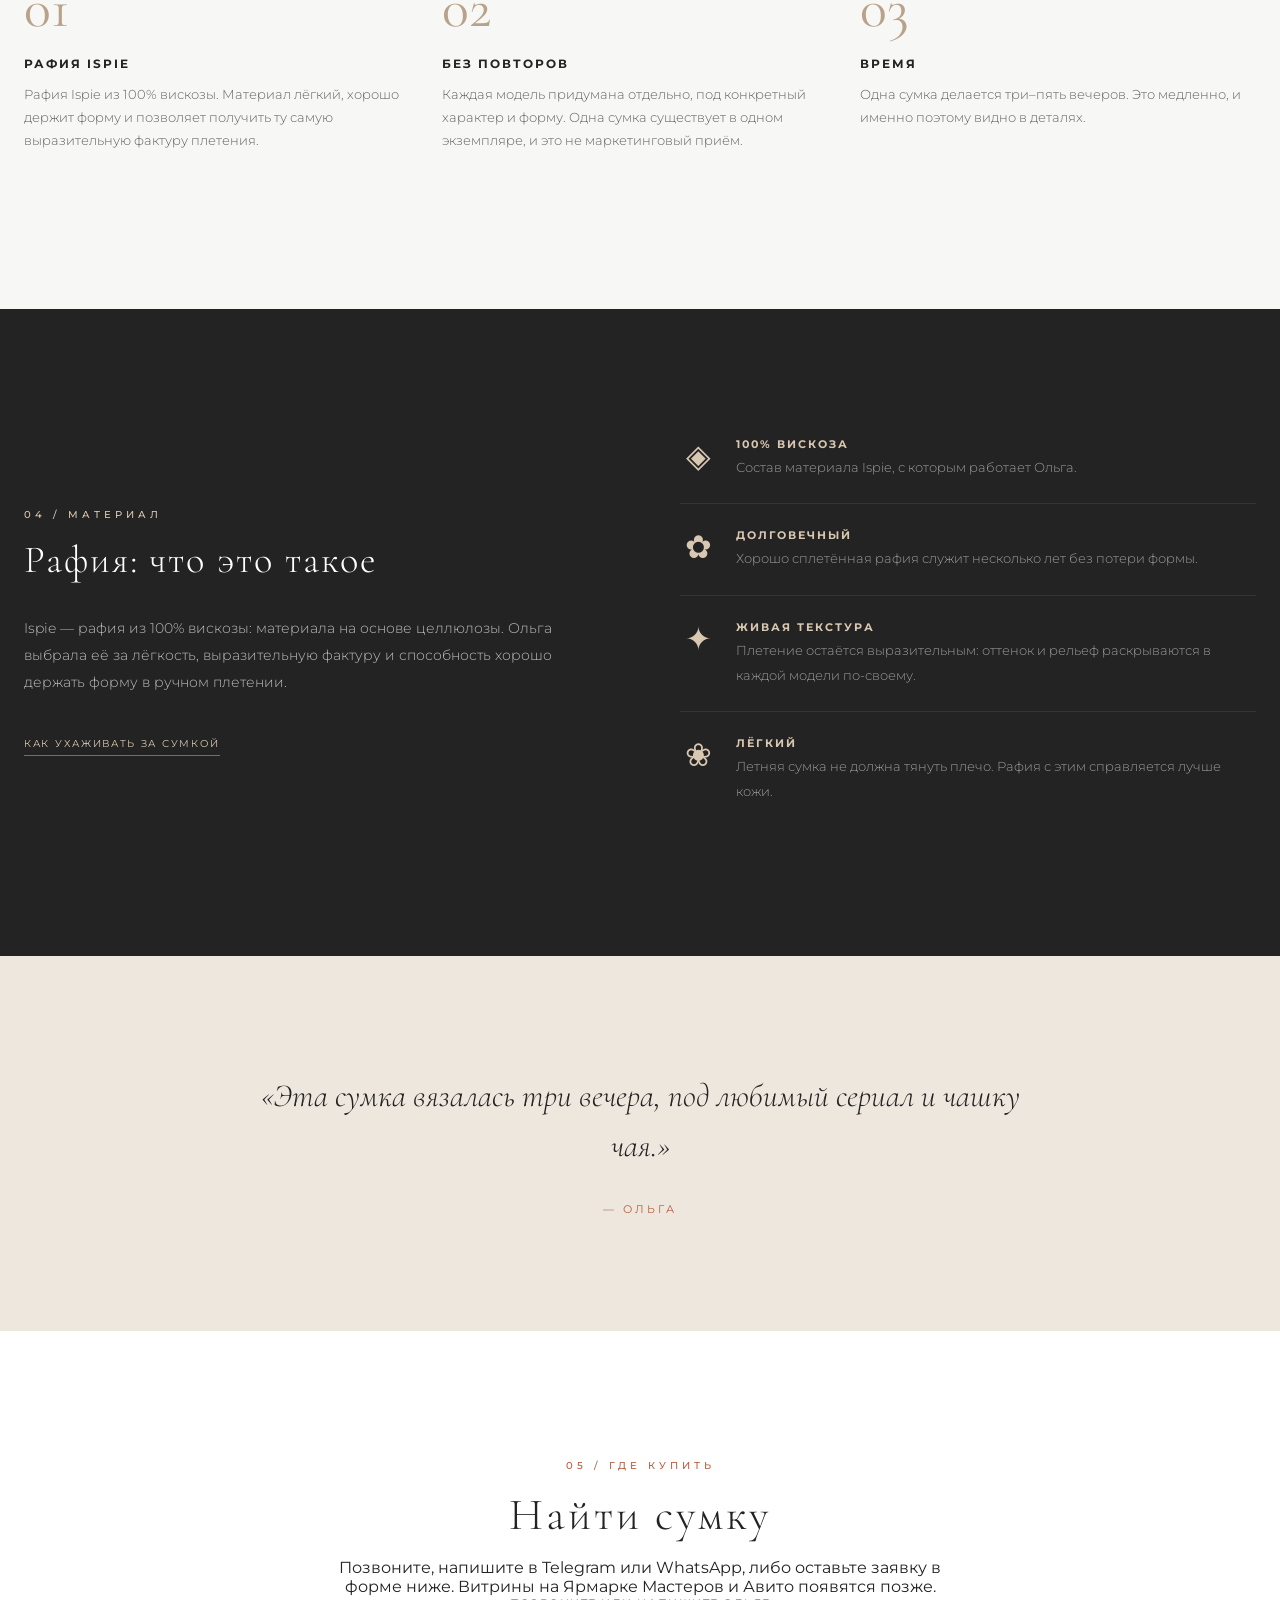
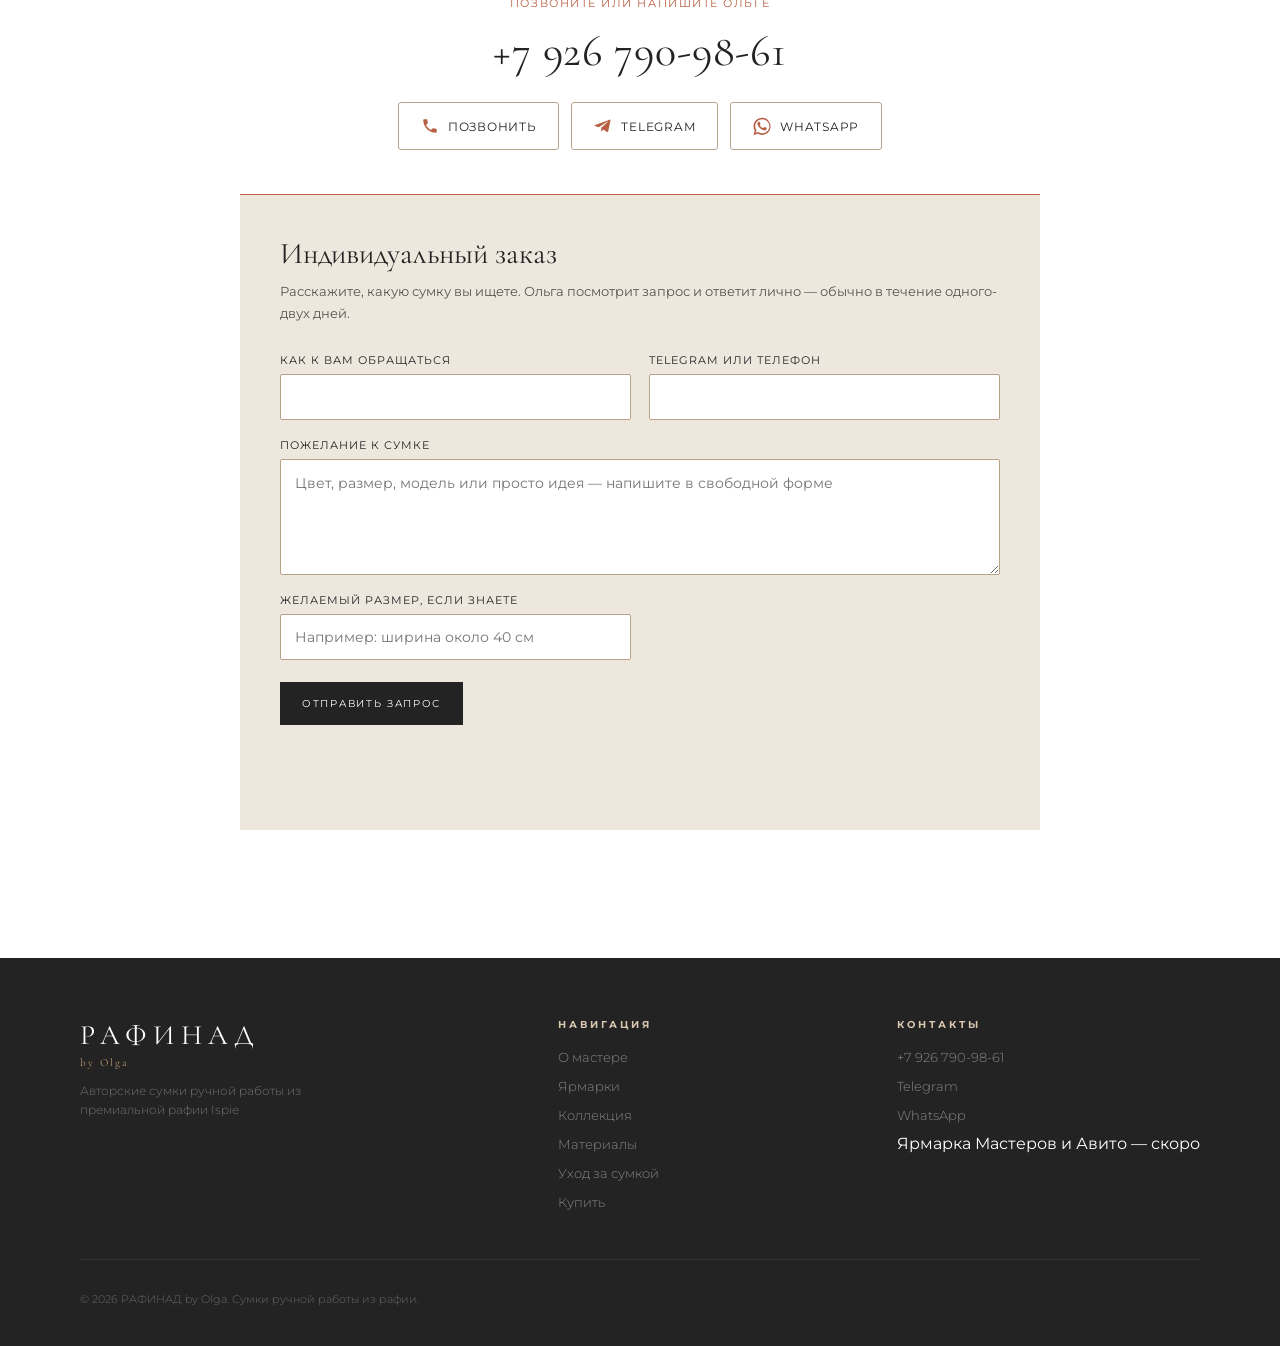
==== commit ed487f8a: "Show complete catalog photographs without cropping" ====
--- a/index.html
+++ b/index.html
@@ -128,7 +128,7 @@
     .bag-slider:active { cursor: grabbing; }
     .bag-slides { display: flex; height: 100%; transition: transform 0.4s cubic-bezier(0.25,0.46,0.45,0.94); will-change: transform; }
     .bag-slide { flex-shrink: 0; width: 100%; height: 100%; }
-    .bag-slide img { width: 100%; height: 100%; object-fit: cover; display: block; pointer-events: none; }
+    .bag-slide img { width: 100%; height: 100%; object-fit: contain; display: block; pointer-events: none; }
     .bag-dots { display: flex; justify-content: center; gap: 6px; margin-top: 12px; }
     .bag-dot { width: 6px; height: 6px; border-radius: 50%; background: var(--sand); opacity: 0.4; transition: opacity 0.2s, background 0.2s; cursor: pointer; border: none; padding: 0; }
     .bag-dot.active { opacity: 1; background: var(--terracotta); }
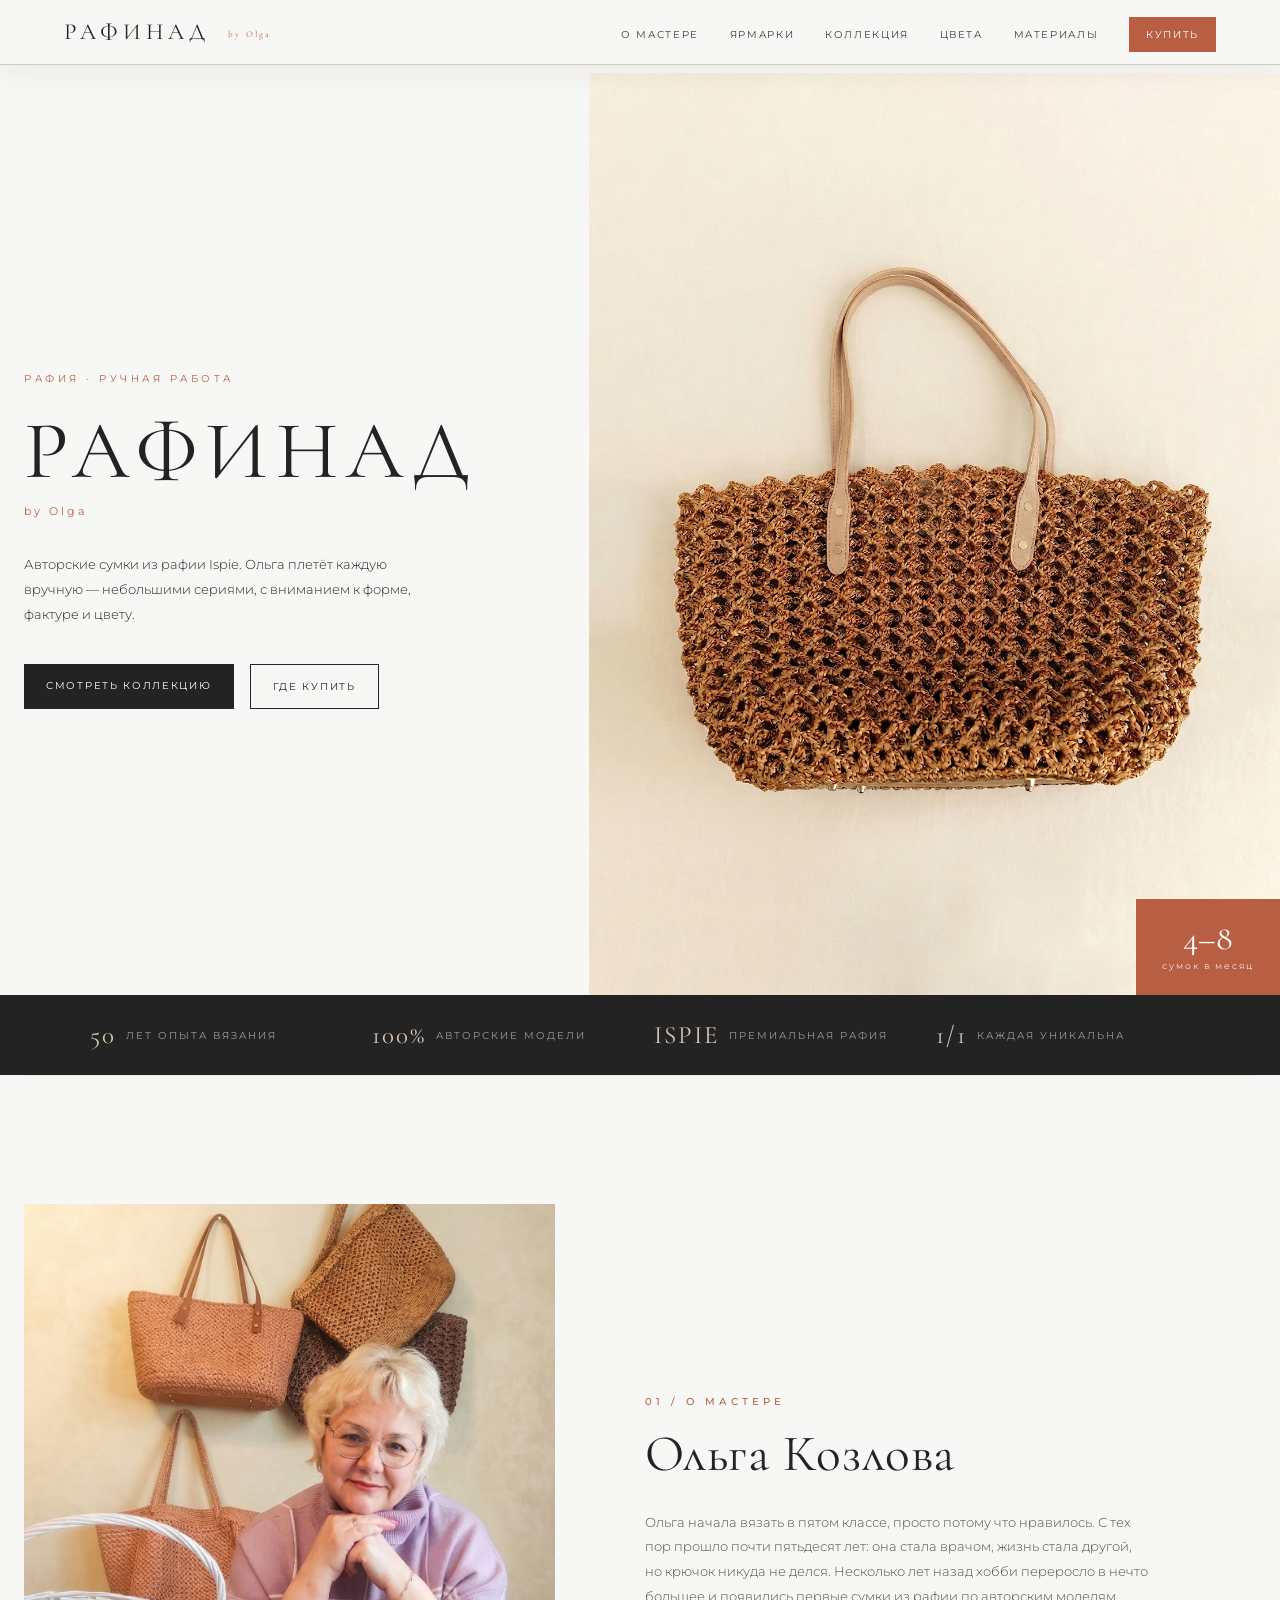
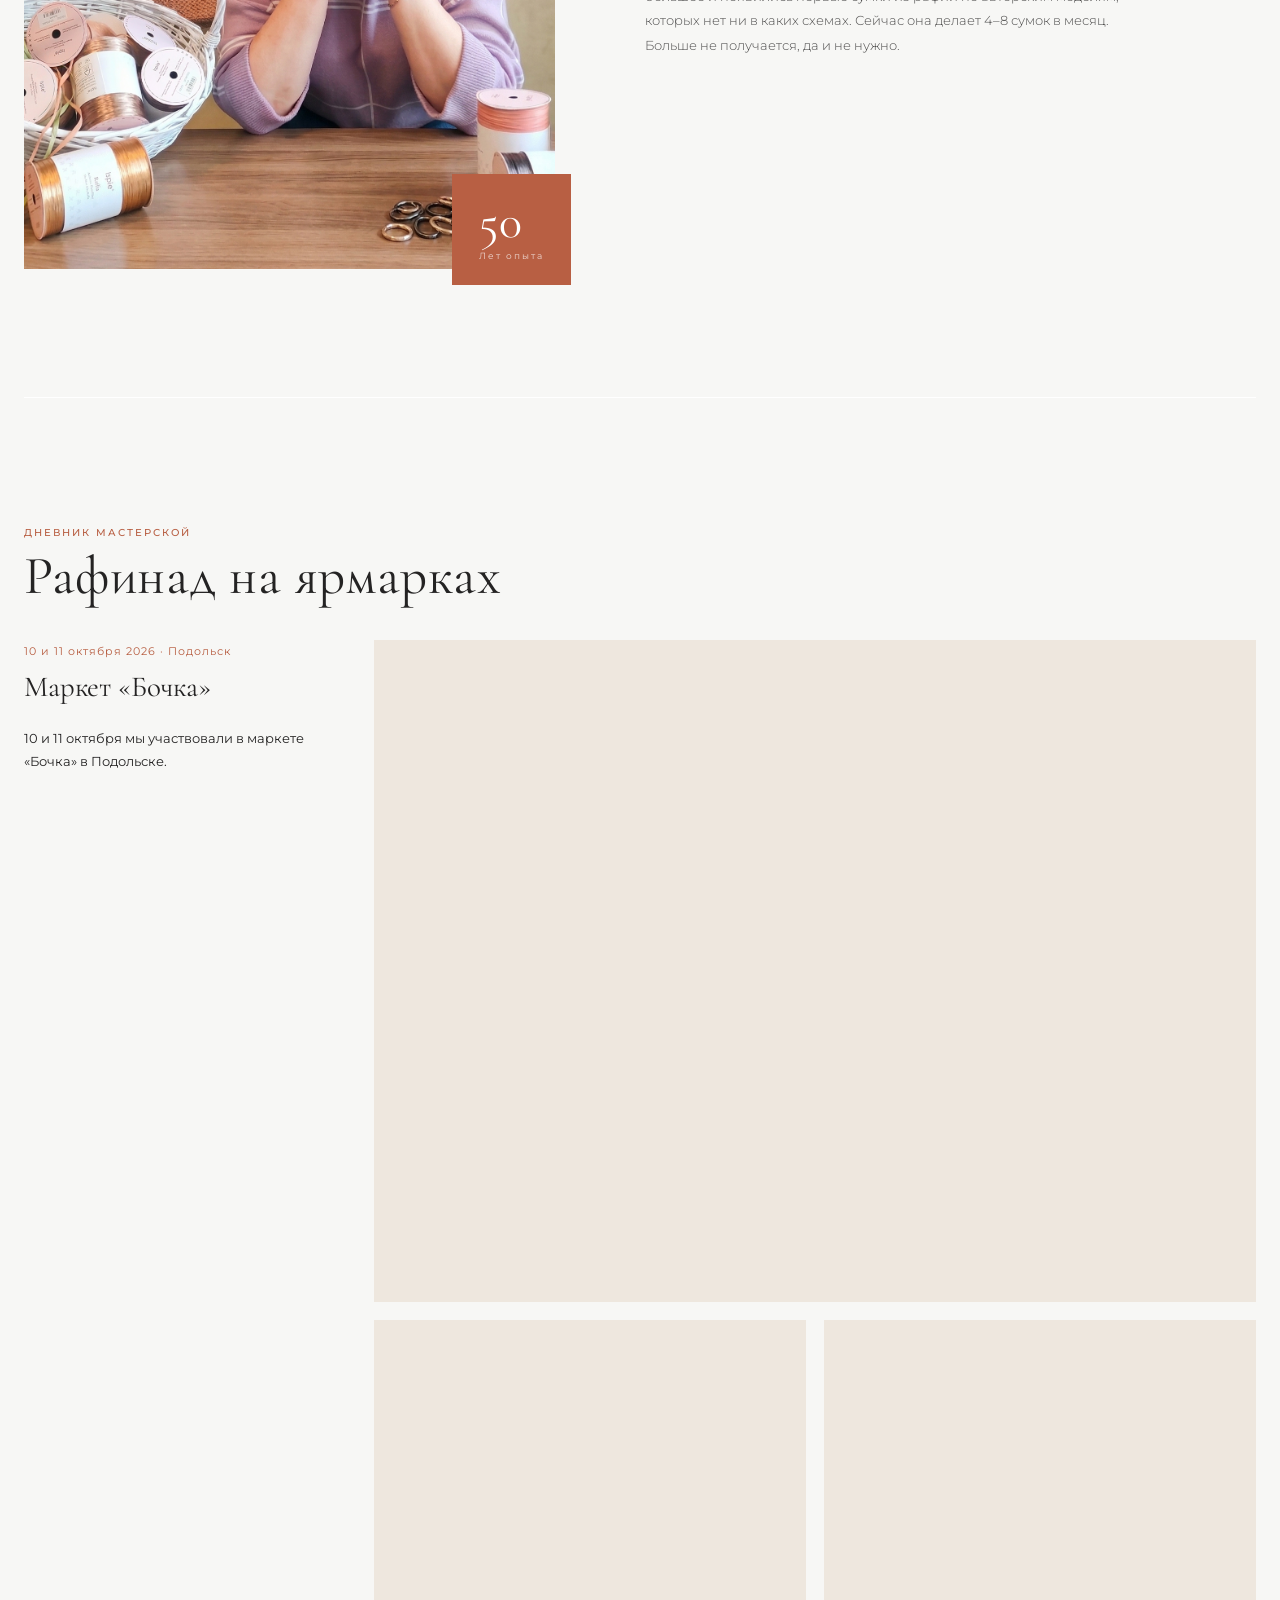
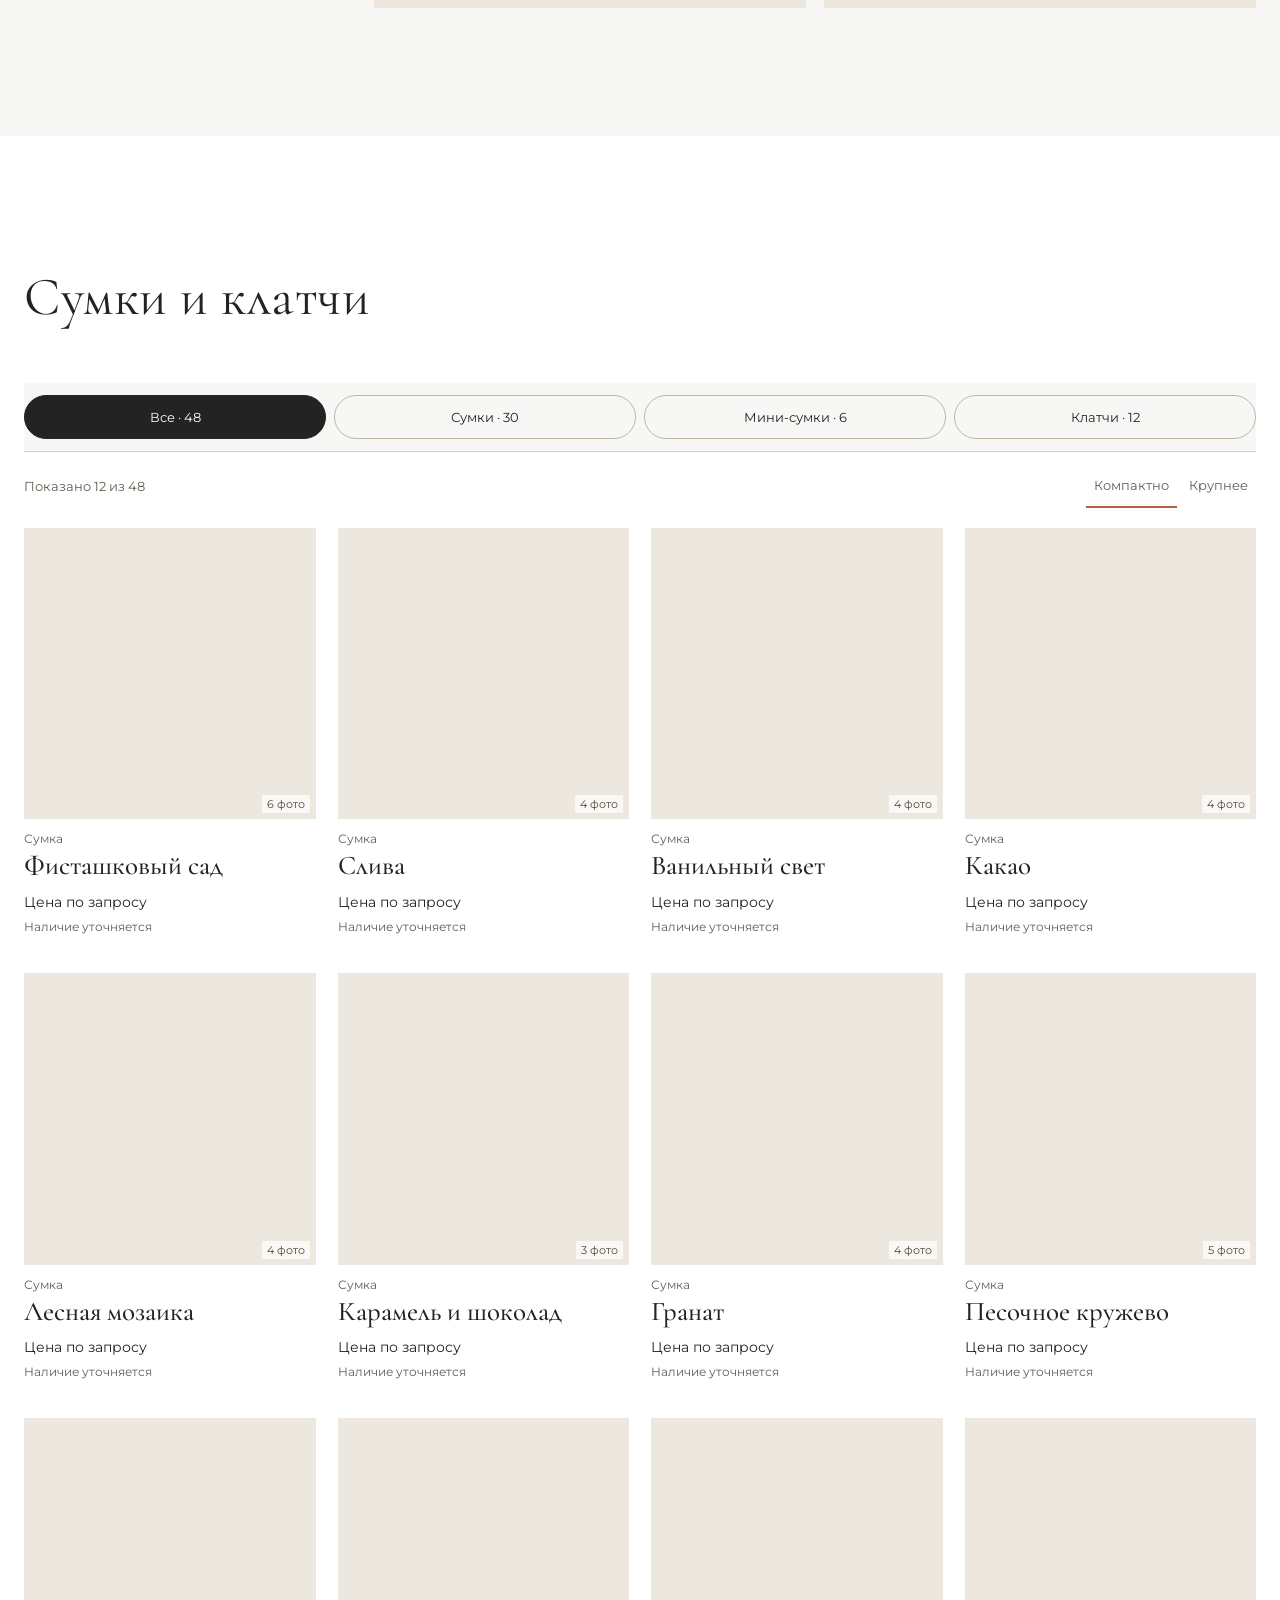
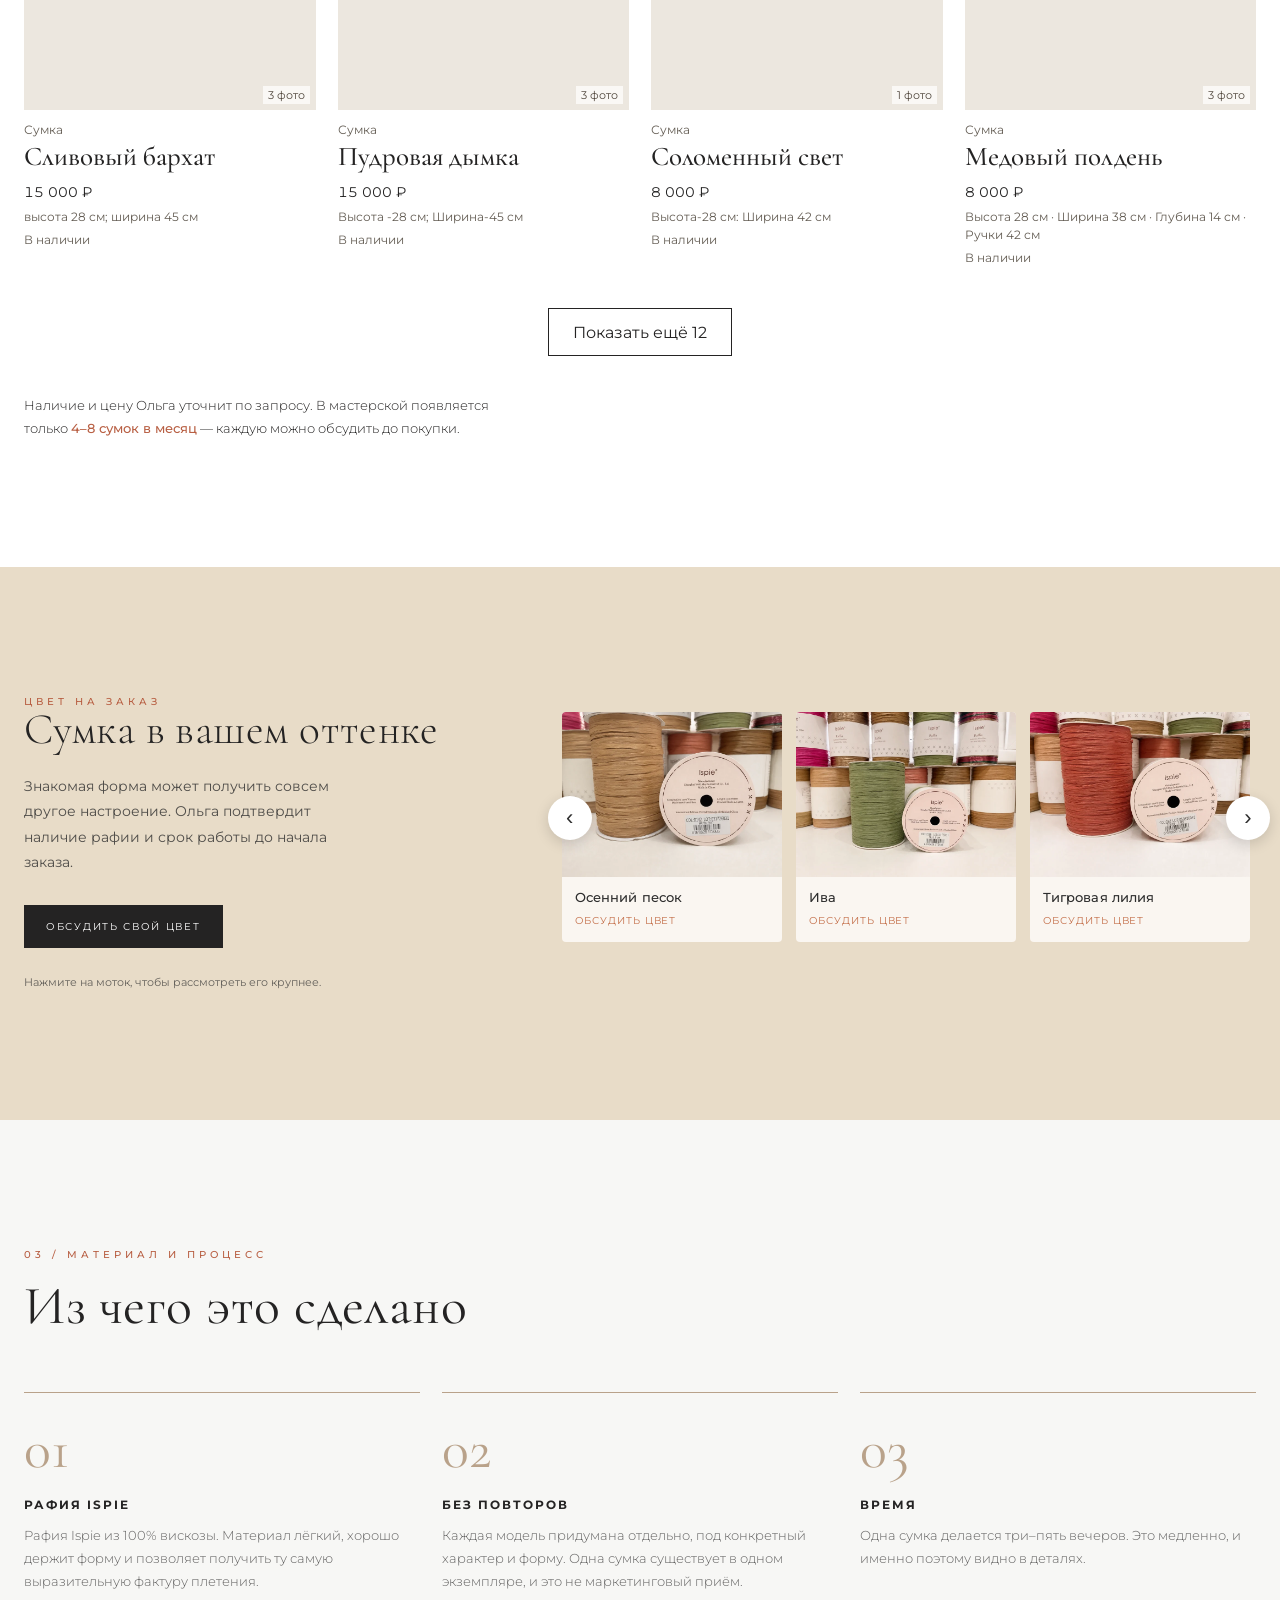
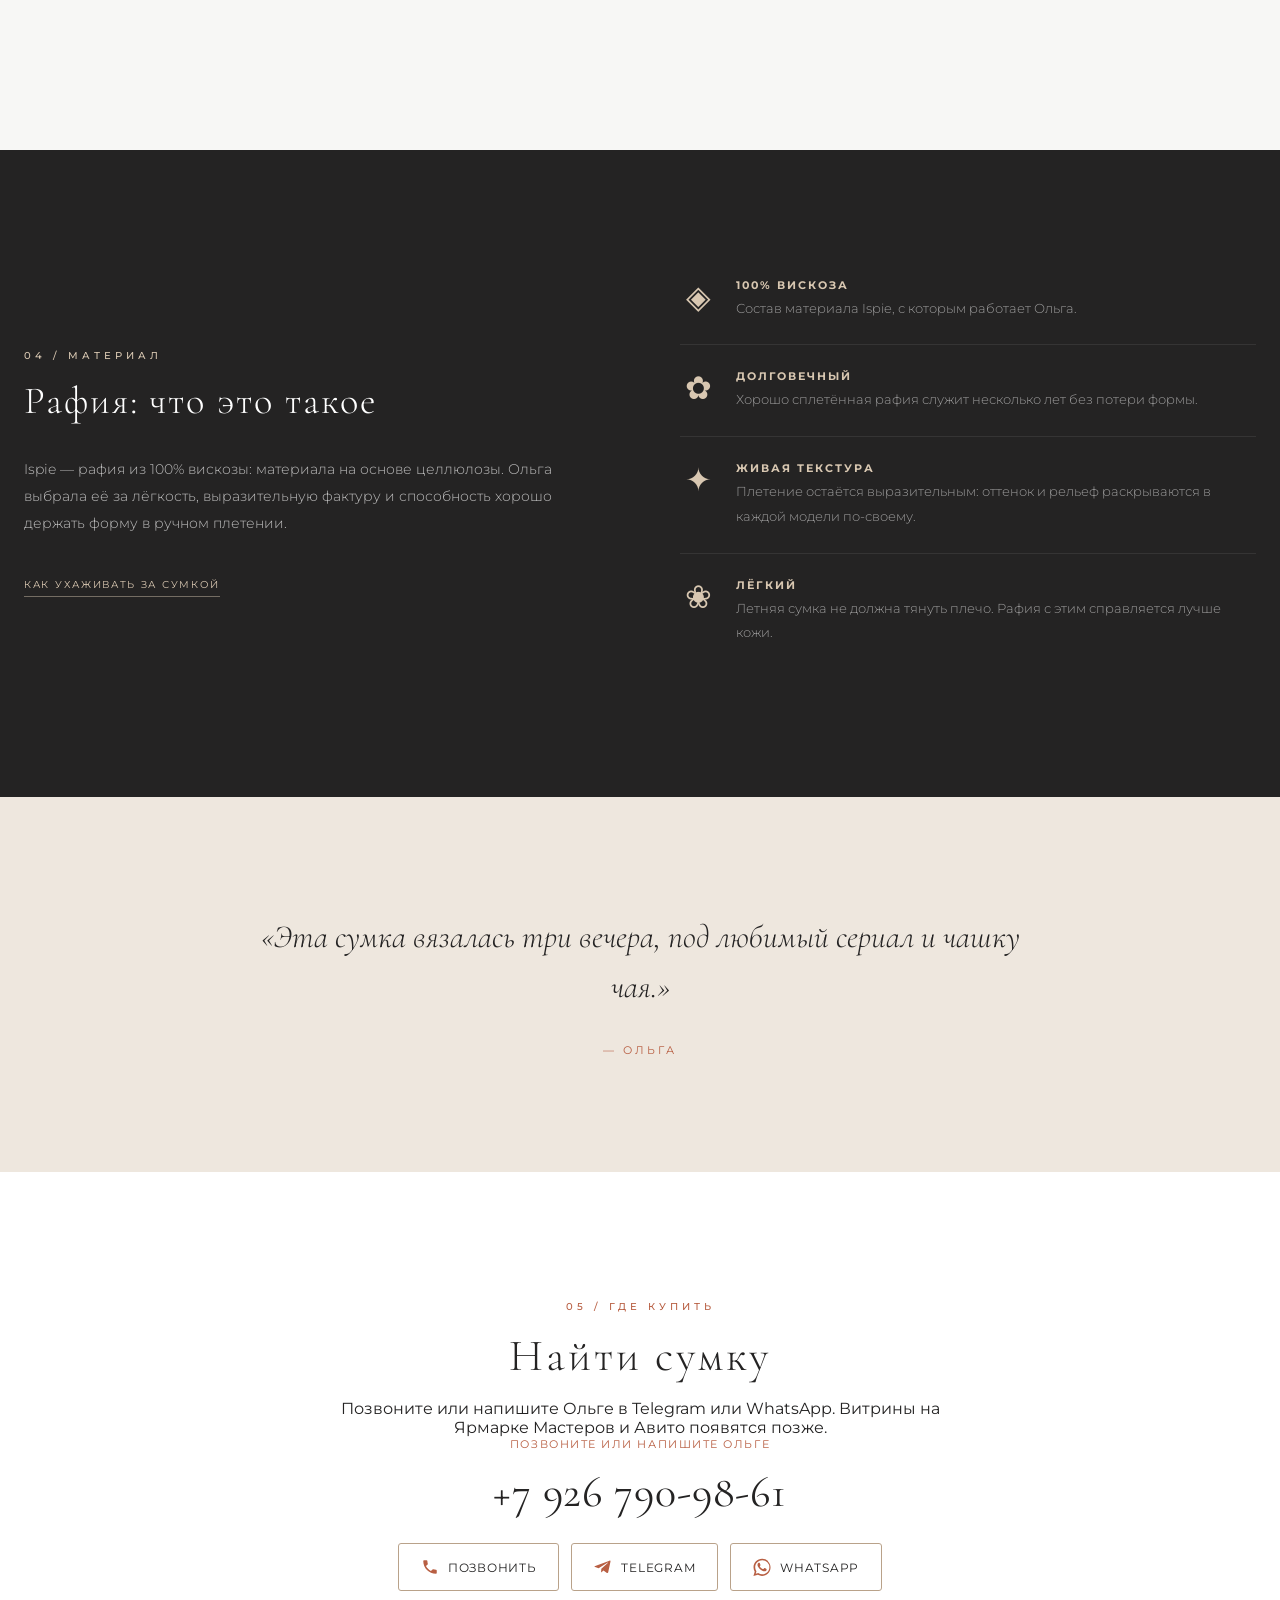
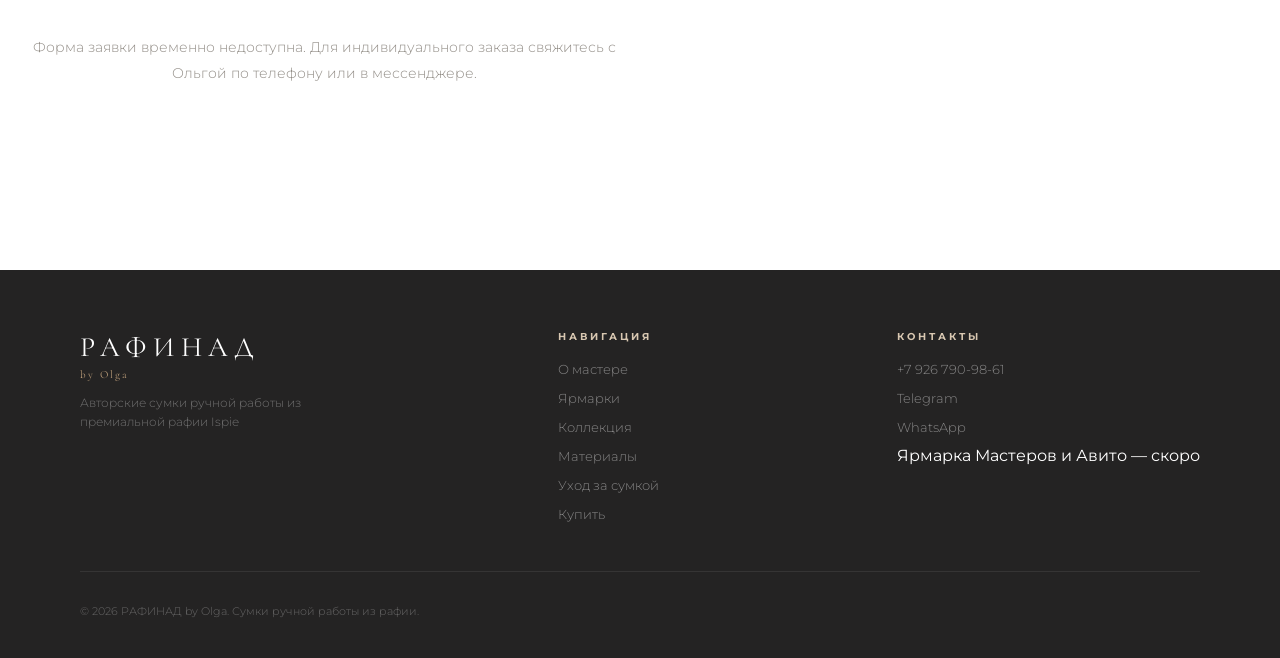
==== commit 6f271d91: "Publish independent catalog with complete photos and mobile filters" ====
--- a/index.html
+++ b/index.html
@@ -444,6 +444,7 @@
   </style>
   <link rel="stylesheet" href="assets/raffia/colors-showcase.css">
   <link rel="stylesheet" href="assets/catalog/catalog.css">
+  <link rel="stylesheet" href="assets/catalog/reserve.css?v=20261019-2">
   <link rel="stylesheet" href="assets/lightbox/lightbox.css">
   <link rel="stylesheet" href="assets/fairs/fairs.css">
 </head>
@@ -561,180 +562,9 @@
 <!-- GALLERY -->
 <section class="gallery" id="gallery">
   <div class="section-header reveal">
-    <div class="tag">02 / Коллекция</div>
-    <h2 class="serif">Работы мастера</h2>
-  </div>
-  <div class="gallery-grid reveal">
-
-    <div class="bag-card">
-      <div class="bag-slider" data-index="0">
-        <div class="bag-slides">
-          <div class="bag-slide"><img src="bag1-1.jpg" alt="Медовый полдень" loading="lazy"></div>
-          <div class="bag-slide"><img src="bag1-2.jpg" alt="Медовый полдень — деталь" loading="lazy"></div>
-          <div class="bag-slide"><img src="bag1-3.jpg" alt="Медовый полдень — в руке" loading="lazy"></div>
-        </div>
-      </div>
-      <div class="bag-arrows">
-        <button class="bag-arrow" data-dir="-1">&#8249;</button>
-        <button class="bag-arrow" data-dir="1">&#8250;</button>
-      </div>
-      <div class="bag-dots">
-        <button class="bag-dot active"></button>
-        <button class="bag-dot"></button>
-        <button class="bag-dot"></button>
-      </div>
-      <div class="bag-info"><div class="bag-name serif">«Медовый полдень»</div><div class="bag-desc">Рафия Ispie · Ручная работа</div></div>
-      <div class="bag-specs">Высота 28 см · Ширина 38 см · Глубина 14 см · Ручки 42 см</div>
-    </div>
-
-    <div class="bag-card">
-      <div class="bag-slider" data-index="0">
-        <div class="bag-slides">
-          <div class="bag-slide"><img src="bag2-1.jpg" alt="Южный базар" loading="lazy"></div>
-          <div class="bag-slide"><img src="bag2-2.jpg" alt="Южный базар — деталь" loading="lazy"></div>
-          <div class="bag-slide"><img src="bag2-3.jpg" alt="Южный базар — в руке" loading="lazy"></div>
-        </div>
-      </div>
-      <div class="bag-arrows">
-        <button class="bag-arrow" data-dir="-1">&#8249;</button>
-        <button class="bag-arrow" data-dir="1">&#8250;</button>
-      </div>
-      <div class="bag-dots">
-        <button class="bag-dot active"></button>
-        <button class="bag-dot"></button>
-        <button class="bag-dot"></button>
-      </div>
-      <div class="bag-info"><div class="bag-name serif">«Южный базар»</div><div class="bag-desc">Рафия Ispie · Кожаные ручки</div></div>
-      <div class="bag-specs">Высота 32 см · Ширина 44 см · Глубина 16 см · Ручки 55 см</div>
-    </div>
-
-    <div class="bag-card">
-      <div class="bag-slider" data-index="0">
-        <div class="bag-slides">
-          <div class="bag-slide"><img src="bag3-1.jpg" alt="Утренний бриз" loading="lazy"></div>
-          <div class="bag-slide"><img src="bag3-2.jpg" alt="Утренний бриз — деталь" loading="lazy"></div>
-          <div class="bag-slide"><img src="bag3-3.jpg" alt="Утренний бриз — в руке" loading="lazy"></div>
-        </div>
-      </div>
-      <div class="bag-arrows">
-        <button class="bag-arrow" data-dir="-1">&#8249;</button>
-        <button class="bag-arrow" data-dir="1">&#8250;</button>
-      </div>
-      <div class="bag-dots">
-        <button class="bag-dot active"></button>
-        <button class="bag-dot"></button>
-        <button class="bag-dot"></button>
-      </div>
-      <div class="bag-info"><div class="bag-name serif">«Утренний бриз»</div><div class="bag-desc">Рафия Ispie · Пастельные тона</div></div>
-      <div class="bag-specs">Высота 30 см · Ширина 40 см · Глубина 15 см · Ручки 48 см</div>
-    </div>
-
-    <div class="bag-card">
-      <div class="bag-slider" data-index="0">
-        <div class="bag-slides">
-          <div class="bag-slide"><img src="bag4-1.jpg" alt="Белый песок" loading="lazy"></div>
-          <div class="bag-slide"><img src="bag4-2.jpg" alt="Белый песок — деталь" loading="lazy"></div>
-          <div class="bag-slide"><img src="bag4-3.jpg" alt="Белый песок — в руке" loading="lazy"></div>
-        </div>
-      </div>
-      <div class="bag-arrows">
-        <button class="bag-arrow" data-dir="-1">&#8249;</button>
-        <button class="bag-arrow" data-dir="1">&#8250;</button>
-      </div>
-      <div class="bag-dots">
-        <button class="bag-dot active"></button>
-        <button class="bag-dot"></button>
-        <button class="bag-dot"></button>
-      </div>
-      <div class="bag-info"><div class="bag-name serif">«Белый песок»</div><div class="bag-desc">Рафия Ispie · Кремовый тон</div></div>
-      <div class="bag-specs">Высота 26 см · Ширина 36 см · Глубина 13 см · Ручки 40 см</div>
-    </div>
-
-    <div class="bag-card">
-      <div class="bag-slider" data-index="0">
-        <div class="bag-slides">
-          <div class="bag-slide"><img src="bag5-1.jpg" alt="Абрикосовый закат" loading="lazy"></div>
-          <div class="bag-slide"><img src="bag5-2.jpg" alt="Абрикосовый закат — деталь" loading="lazy"></div>
-          <div class="bag-slide"><img src="bag5-3.jpg" alt="Абрикосовый закат — в руке" loading="lazy"></div>
-        </div>
-      </div>
-      <div class="bag-arrows">
-        <button class="bag-arrow" data-dir="-1">&#8249;</button>
-        <button class="bag-arrow" data-dir="1">&#8250;</button>
-      </div>
-      <div class="bag-dots">
-        <button class="bag-dot active"></button>
-        <button class="bag-dot"></button>
-        <button class="bag-dot"></button>
-      </div>
-      <div class="bag-info"><div class="bag-name serif">«Абрикосовый закат»</div><div class="bag-desc">Рафия Ispie · Тёплый персик</div></div>
-      <div class="bag-specs">Высота 29 см · Ширина 42 см · Глубина 14 см · Ручки 50 см</div>
-    </div>
-
-    <div class="bag-card">
-      <div class="bag-slider" data-index="0">
-        <div class="bag-slides">
-          <div class="bag-slide"><img src="bag6-1.jpg" alt="Тосканский вечер" loading="lazy"></div>
-          <div class="bag-slide"><img src="bag6-2.jpg" alt="Тосканский вечер — деталь" loading="lazy"></div>
-          <div class="bag-slide"><img src="bag6-3.jpg" alt="Тосканский вечер — в руке" loading="lazy"></div>
-        </div>
-      </div>
-      <div class="bag-arrows">
-        <button class="bag-arrow" data-dir="-1">&#8249;</button>
-        <button class="bag-arrow" data-dir="1">&#8250;</button>
-      </div>
-      <div class="bag-dots">
-        <button class="bag-dot active"></button>
-        <button class="bag-dot"></button>
-        <button class="bag-dot"></button>
-      </div>
-      <div class="bag-info"><div class="bag-name serif">«Тосканский вечер»</div><div class="bag-desc">Рафия Ispie · Терракота</div></div>
-      <div class="bag-specs">Высота 31 см · Ширина 43 см · Глубина 15 см · Ручки 52 см</div>
-    </div>
-
-    <div class="bag-card">
-      <div class="bag-slider" data-index="0">
-        <div class="bag-slides">
-          <div class="bag-slide"><img src="bag7-1.jpg" alt="Золотой час" loading="lazy"></div>
-          <div class="bag-slide"><img src="bag7-2.jpg" alt="Золотой час — деталь" loading="lazy"></div>
-          <div class="bag-slide"><img src="bag7-3.jpg" alt="Золотой час — в руке" loading="lazy"></div>
-        </div>
-      </div>
-      <div class="bag-arrows">
-        <button class="bag-arrow" data-dir="-1">&#8249;</button>
-        <button class="bag-arrow" data-dir="1">&#8250;</button>
-      </div>
-      <div class="bag-dots">
-        <button class="bag-dot active"></button>
-        <button class="bag-dot"></button>
-        <button class="bag-dot"></button>
-      </div>
-      <div class="bag-info"><div class="bag-name serif">«Золотой час»</div><div class="bag-desc">Рафия Ispie · Сетчатое плетение</div></div>
-      <div class="bag-specs">Высота 27 см · Ширина 37 см · Глубина 13 см · Ручки 44 см</div>
-    </div>
-
-    <div class="bag-card">
-      <div class="bag-slider" data-index="0">
-        <div class="bag-slides">
-          <div class="bag-slide"><img src="bag8-1.jpg" alt="Прованс" loading="lazy"></div>
-          <div class="bag-slide"><img src="bag8-2.jpg" alt="Прованс — деталь" loading="lazy"></div>
-          <div class="bag-slide"><img src="bag8-3.jpg" alt="Прованс — в руке" loading="lazy"></div>
-        </div>
-      </div>
-      <div class="bag-arrows">
-        <button class="bag-arrow" data-dir="-1">&#8249;</button>
-        <button class="bag-arrow" data-dir="1">&#8250;</button>
-      </div>
-      <div class="bag-dots">
-        <button class="bag-dot active"></button>
-        <button class="bag-dot"></button>
-        <button class="bag-dot"></button>
-      </div>
-      <div class="bag-info"><div class="bag-name serif">«Прованс»</div><div class="bag-desc">Рафия Ispie · Оливковый</div></div>
-      <div class="bag-specs">Высота 33 см · Ширина 46 см · Глубина 17 см · Ручки 58 см</div>
-    </div>
-
-  </div>
+    <h2 class="serif">Сумки и клатчи</h2>
+  </div>
+  <div id="reserve-catalog"><p>Загружаем коллекцию…</p><noscript>Для просмотра коллекции включите JavaScript. Контакты Ольги находятся в разделе «Купить».</noscript></div>
   <p class="gallery-note reveal">Наличие и цену Ольга уточнит по запросу. В мастерской появляется только <strong>4–8 сумок в месяц</strong> — каждую можно обсудить до покупки.</p>
 </section>
 
@@ -794,7 +624,7 @@
   <div class="buy-intro reveal">
     <div class="tag">05 / Где купить</div>
     <h2 class="serif">Найти сумку</h2>
-    <p>Позвоните, напишите в Telegram или WhatsApp, либо оставьте заявку в форме ниже. Витрины на Ярмарке Мастеров и Авито появятся позже.</p>
+    <p>Позвоните или напишите Ольге в Telegram или WhatsApp. Витрины на Ярмарке Мастеров и Авито появятся позже.</p>
   </div>
   <div class="contact-block reveal">
     <p class="contact-lead">Позвоните или напишите Ольге</p>
@@ -805,19 +635,7 @@
       <a class="contact-btn" href="https://wa.me/79267909861" target="_blank" rel="noopener"><svg class="ct-i" viewBox="0 0 24 24" aria-hidden="true"><path fill="currentColor" d="M17.5 14.38c-.3-.15-1.76-.87-2.03-.97-.27-.1-.47-.15-.67.15-.2.3-.77.96-.94 1.16-.17.2-.35.22-.64.08-.3-.15-1.26-.47-2.4-1.48-.89-.8-1.49-1.77-1.66-2.07-.17-.3-.02-.46.13-.61.14-.13.3-.35.44-.53.15-.17.2-.3.3-.5.1-.2.05-.37-.02-.52-.08-.15-.67-1.62-.92-2.21-.24-.58-.49-.5-.67-.51h-.57c-.2 0-.52.07-.79.37s-1.05 1.02-1.05 2.5 1.07 2.9 1.22 3.1c.15.2 2.11 3.23 5.12 4.53.71.31 1.27.49 1.71.63.72.23 1.37.2 1.89.12.58-.09 1.76-.72 2-1.42.25-.69.25-1.29.18-1.41-.07-.13-.27-.2-.57-.35zM12.02 21.5h-.01c-1.62 0-3.2-.44-4.58-1.25l-.33-.2-3.4.9.9-3.32-.21-.34a9.4 9.4 0 01-1.44-5.02c0-5.2 4.24-9.43 9.45-9.43 2.52 0 4.89.98 6.67 2.77a9.34 9.34 0 012.76 6.67c0 5.2-4.24 9.44-9.44 9.44zM20.06 4.02A11.28 11.28 0 0012.02 1C5.76 1 .67 6.08.67 12.32c0 2.08.55 4.1 1.6 5.9L.57 24l5.92-1.55a11.36 11.36 0 005.53 1.41h.01c6.25 0 11.34-5.08 11.34-11.32 0-3.03-1.18-5.87-3.32-8.01z"/></svg>WhatsApp</a>
     </div>
   </div>
-  <form class="order-form reveal" id="custom-order" novalidate>
-    <h3 class="serif">Индивидуальный заказ</h3>
-    <p>Расскажите, какую сумку вы ищете. Ольга посмотрит запрос и ответит лично — обычно в течение одного-двух дней.</p>
-    <div class="order-grid">
-      <label class="order-field">Как к вам обращаться<input name="name" autocomplete="name" maxlength="120" required></label>
-      <label class="order-field">Telegram или телефон<input name="contact" autocomplete="tel" maxlength="160" required></label>
-      <label class="order-field full">Пожелание к сумке<textarea name="message" maxlength="2000" placeholder="Цвет, размер, модель или просто идея — напишите в свободной форме" required></textarea></label>
-      <label class="order-field">Желаемый размер, если знаете<input name="preferred_size" maxlength="120" placeholder="Например: ширина около 40 см"></label>
-      <label class="order-field order-honeypot" aria-hidden="true">Сайт<input name="website" tabindex="-1" autocomplete="off"></label>
-    </div>
-    <button class="btn-primary order-submit" type="submit">Отправить запрос</button>
-    <p class="order-status" id="order-status" role="status" aria-live="polite"></p>
-  </form>
+<p class="reserve-contact-note">Форма заявки временно недоступна. Для индивидуального заказа свяжитесь с Ольгой по телефону или в мессенджере.</p>
 </section>
 
 <!-- FOOTER -->
@@ -1044,7 +862,8 @@
 </script>
 <script src="assets/lightbox/lightbox.js"></script>
 <script src="assets/fairs/fairs.js"></script>
-<script src="assets/catalog/catalog.js"></script>
-<script src="assets/raffia/colors-showcase.js?v=20261011" defer></script>
+<script src="assets/catalog/reserve-data.js?v=20261019-2"></script>
+<script src="assets/catalog/reserve.js?v=20261019-2"></script>
+<script src="assets/raffia/colors-showcase.js?v=20261019-reserve" defer></script>
 </body>
 </html>
--- a/assets/catalog/reserve.css
+++ b/assets/catalog/reserve.css
@@ -0,0 +1,58 @@
+/* Reserve catalogue: same brand and whole-frame photos, no cloud requests. */
+#reserve-catalog { --rc-muted: #645d54; color: var(--charcoal); }
+#reserve-catalog [hidden] { display: none !important; }
+.rc-browse { scroll-margin-top: 76px; }
+#reserve-catalog button, #reserve-catalog a { -webkit-tap-highlight-color: transparent; }
+#reserve-catalog button { font: inherit; cursor: pointer; color: inherit; }
+#reserve-catalog button:focus-visible, #reserve-catalog a:focus-visible { outline: 2px solid var(--charcoal); outline-offset: 4px; }
+.rc-filters { display: grid; grid-template-columns: repeat(4, minmax(0, 1fr)); gap: 8px; position: sticky; top: 64px; z-index: 5; background: var(--cream, #faf8f5); padding: 12px 0; border-bottom: 1px solid #d7cabc; }
+.rc-filters button { min-height: 44px; border: 1px solid #c4b6a6; border-radius: 24px; background: transparent; padding: 8px; font-size: 13px !important; }
+.rc-filters button[aria-pressed="true"] { background: var(--charcoal); color: #fff !important; border-color: var(--charcoal); }
+.rc-toolbar { display: flex; justify-content: space-between; align-items: center; gap: 8px; margin: 12px 0 20px; color: var(--rc-muted); font-size: 13px; }
+.rc-views { display: flex; gap: 4px; }
+.rc-views button { min-height: 44px; padding: 8px; border: 0; border-bottom: 2px solid transparent; background: transparent; }
+.rc-views button[aria-pressed="true"] { border-bottom-color: var(--terracotta); }
+.rc-grid { display: grid; grid-template-columns: repeat(4, minmax(0, 1fr)); gap: 32px 22px; }
+.rc-grid.rc-large { grid-template-columns: repeat(2, minmax(0, 1fr)); }
+.rc-card { min-width: 0; }
+.rc-card-link { display: block; color: inherit; text-decoration: none; }
+.rc-photo { position: relative; aspect-ratio: 1; background: #ece7df; }
+.rc-photo img { width: 100%; height: 100%; object-fit: contain; display: block; }
+.rc-photo-count { position: absolute; right: 6px; bottom: 6px; padding: 2px 5px; background: #faf8f5; color: #51483e; font-size: 11px; }
+.rc-kind { margin: 12px 0 5px; color: var(--rc-muted); font-size: 12px; }
+.rc-card h3 { font-size: 27px; font-weight: 500; line-height: 1.1; margin: 0 0 12px; overflow-wrap: anywhere; }
+.rc-price { font-size: 14px; margin: 0 0 7px; font-variant-numeric: tabular-nums; }
+.rc-dimensions, .rc-availability { font-size: 12px; line-height: 1.5; color: var(--rc-muted); margin: 5px 0; }
+.rc-more { display: block; margin: 36px auto 0; min-height: 48px; padding: 12px 24px; border: 1px solid var(--charcoal); background: transparent; }
+.rc-detail { scroll-margin-top: 82px; }
+.rc-back { min-height: 44px; border: 0; border-bottom: 1px solid #c4b6a6; background: transparent; margin: 0 0 24px; padding: 8px 0; }
+.rc-detail-layout { display: grid; grid-template-columns: minmax(0, 1.3fr) minmax(0, 1fr); gap: 40px; }
+.rc-hero { display: block; padding: 0; width: 100%; border: 0; background: #ece7df; aspect-ratio: 1; cursor: zoom-in !important; }
+.rc-hero img { display: block; width: 100%; height: 100%; object-fit: contain; }
+.rc-thumbs { display: flex; gap: 8px; flex-wrap: wrap; margin-top: 12px; }
+.rc-thumbs button { width: 64px; height: 64px; padding: 3px; border: 1px solid #c4b6a6; background: transparent; }
+.rc-thumbs button[aria-pressed="true"] { border: 2px solid var(--charcoal); padding: 2px; }
+.rc-thumbs img { width: 100%; height: 100%; object-fit: contain; }
+.rc-info h3 { font-size: 44px; line-height: 1.08; font-weight: 500; margin: 10px 0 20px; overflow-wrap: anywhere; }
+.rc-info p { font-size: 15px; line-height: 1.6; margin-bottom: 12px; }
+.rc-info .rc-detail-price { font-size: 23px; }
+.rc-contact { margin-top: 24px; padding-top: 18px; border-top: 1px solid #d7cabc; }
+.rc-contact a { display: inline-flex; min-height: 44px; align-items: center; margin-right: 16px; color: #864229; text-decoration: underline; text-underline-offset: 4px; font-size: 14px; }
+.rc-pair { display: flex; gap: 14px; align-items: center; margin-top: 28px; padding-top: 18px; border-top: 1px solid #d7cabc; color: inherit; text-decoration: none; }
+.rc-pair img { width: 80px; height: 80px; object-fit: contain; background: #ece7df; }
+.rc-pair small, .rc-pair strong { display: block; }
+.rc-pair small { color: var(--rc-muted); font-size: 12px; margin-bottom: 6px; }
+.rc-pair strong { font-weight: 500; }
+.reserve-contact-note { max-width: 600px; margin-top: 28px; color: #645d54; font-size: 15px; line-height: 1.7; }
+@media(max-width: 1000px) { .rc-grid { grid-template-columns: repeat(3, minmax(0, 1fr)); } }
+@media(max-width: 700px) {
+  .rc-filters { grid-template-columns: repeat(2, minmax(0, 1fr)); top: 60px; }
+  .rc-grid { grid-template-columns: repeat(2, minmax(0, 1fr)); gap: 28px 12px; }
+  .rc-grid.rc-large { grid-template-columns: 1fr; }
+  .rc-card h3 { font-size: 23px; }
+  .rc-toolbar { font-size: 12px; }
+  .rc-views button { padding: 8px 5px; }
+  .rc-detail-layout { grid-template-columns: 1fr; gap: 24px; }
+  .rc-info h3 { font-size: 36px; }
+  .rc-info .rc-kind { margin-top: 0; }
+}
